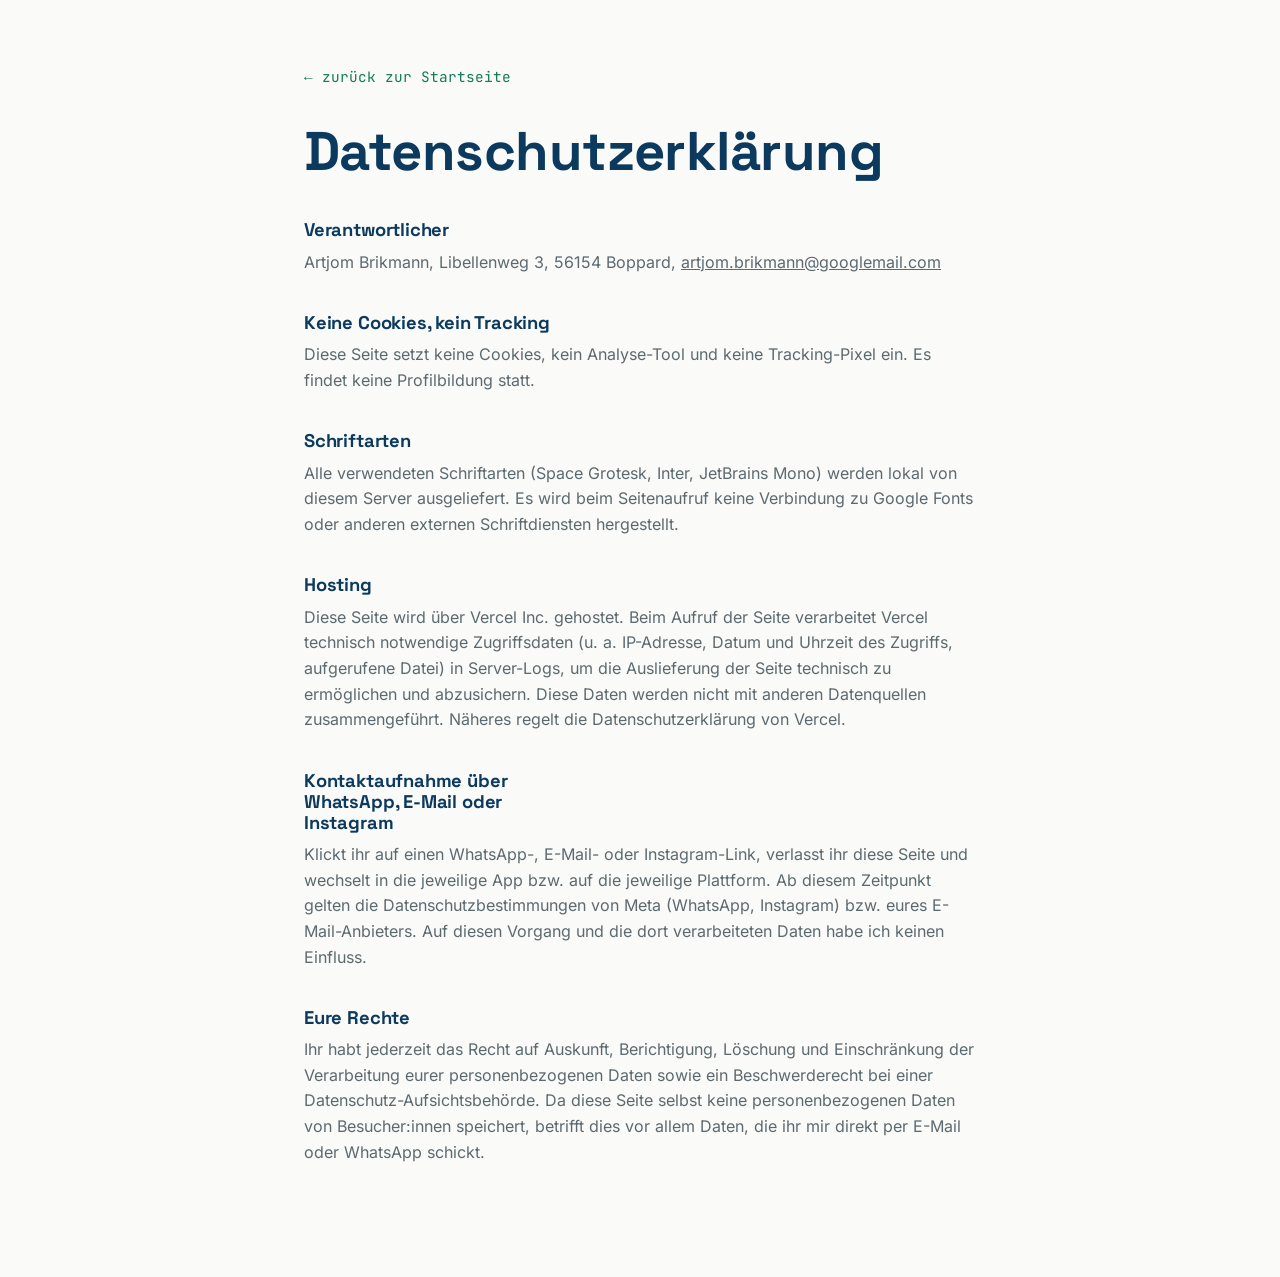
==== datenschutz.html @ cbe5f75f "Anpassungen" ====
<!DOCTYPE html>
<html lang="de">
<head>
<meta charset="UTF-8">
<meta name="viewport" content="width=device-width, initial-scale=1.0">
<title>Datenschutzerklärung – Rheinschleife digital</title>
<meta name="robots" content="noindex, follow">
<link rel="icon" type="image/png" sizes="32x32" href="assets/favicon-32.png">
<link rel="stylesheet" href="styles.css">
</head>
<body>
<main class="legal-page">
  <a class="back-link" href="index.html">← zurück zur Startseite</a>
  <h1>Datenschutzerklärung</h1>

  <h2>Verantwortlicher</h2>
  <p>
    Artjom Brikmann, Libellenweg 3, 56154 Boppard,
    <a href="mailto:artjom.brikmann@googlemail.com">artjom.brikmann@googlemail.com</a>
  </p>

  <h2>Keine Cookies, kein Tracking</h2>
  <p>
    Diese Seite setzt keine Cookies, kein Analyse-Tool und keine
    Tracking-Pixel ein. Es findet keine Profilbildung statt.
  </p>

  <h2>Schriftarten</h2>
  <p>
    Alle verwendeten Schriftarten (Space Grotesk, Inter, JetBrains Mono)
    werden lokal von diesem Server ausgeliefert. Es wird beim Seitenaufruf
    keine Verbindung zu Google Fonts oder anderen externen Schriftdiensten
    hergestellt.
  </p>

  <h2>Hosting</h2>
  <p>
    Diese Seite wird über Vercel Inc. gehostet. Beim Aufruf der Seite
    verarbeitet Vercel technisch notwendige Zugriffsdaten (u. a.
    IP-Adresse, Datum und Uhrzeit des Zugriffs, aufgerufene Datei) in
    Server-Logs, um die Auslieferung der Seite technisch zu ermöglichen
    und abzusichern. Diese Daten werden nicht mit anderen Datenquellen
    zusammengeführt. Näheres regelt die Datenschutzerklärung von Vercel.
  </p>

  <h2>Kontaktaufnahme über WhatsApp, E-Mail oder Instagram</h2>
  <p>
    Klickt ihr auf einen WhatsApp-, E-Mail- oder Instagram-Link, verlasst
    ihr diese Seite und wechselt in die jeweilige App bzw. auf die
    jeweilige Plattform. Ab diesem Zeitpunkt gelten die
    Datenschutzbestimmungen von Meta (WhatsApp, Instagram) bzw. eures
    E-Mail-Anbieters. Auf diesen Vorgang und die dort verarbeiteten Daten
    habe ich keinen Einfluss.
  </p>

  <h2>Eure Rechte</h2>
  <p>
    Ihr habt jederzeit das Recht auf Auskunft, Berichtigung, Löschung und
    Einschränkung der Verarbeitung eurer personenbezogenen Daten sowie ein
    Beschwerderecht bei einer Datenschutz-Aufsichtsbehörde. Da diese Seite
    selbst keine personenbezogenen Daten von Besucher:innen speichert,
    betrifft dies vor allem Daten, die ihr mir direkt per E-Mail oder
    WhatsApp schickt.
  </p>
</main>
</body>
</html>
---- styles.css ----
/* ==========================================================================
   Rheinschleife digital – Landingpage
   Tokens: Navy #0C3A5E · Grün #1D9E75 (Buttons: #127A5A) · Blau #1D6FA5
           Himmelblau #B0CDE0 · Papier #FAFAF8
   Typografie: Space Grotesk (Headlines) · Inter (Text) · JetBrains Mono (Tags)
   ========================================================================== */

:root {
  --navy: #0C3A5E;
  --navy-soft: #143f66;
  --green: #1D9E75;
  --green-deep: #127A5A;
  --green-deep-hover: #0F6749;
  --blue: #1D6FA5;
  --sky: #B0CDE0;
  --sky-tint: #EEF3F1;
  --paper: #FAFAF8;
  --ink: #223138;
  --muted: #5C6A70;
  --border: #E1E6E4;
  --white: #FFFFFF;

  --font-display: "Space Grotesk", "Inter", system-ui, sans-serif;
  --font-body: "Inter", system-ui, sans-serif;
  --font-mono: "JetBrains Mono", "SFMono-Regular", Menlo, monospace;

  --radius: 16px;
  --radius-sm: 10px;
  --shadow: 0 12px 30px -12px rgba(12, 58, 94, 0.18);
  --content-width: 1120px;
}

@font-face {
  font-family: "Space Grotesk";
  font-style: normal;
  font-weight: 500;
  font-display: swap;
  src: url("assets/fonts/space-grotesk-500.woff2") format("woff2");
}
@font-face {
  font-family: "Space Grotesk";
  font-style: normal;
  font-weight: 600;
  font-display: swap;
  src: url("assets/fonts/space-grotesk-600.woff2") format("woff2");
}
@font-face {
  font-family: "Space Grotesk";
  font-style: normal;
  font-weight: 700;
  font-display: swap;
  src: url("assets/fonts/space-grotesk-700.woff2") format("woff2");
}
@font-face {
  font-family: "Inter";
  font-style: normal;
  font-weight: 400;
  font-display: swap;
  src: url("assets/fonts/inter-400.woff2") format("woff2");
}
@font-face {
  font-family: "Inter";
  font-style: normal;
  font-weight: 500;
  font-display: swap;
  src: url("assets/fonts/inter-500.woff2") format("woff2");
}
@font-face {
  font-family: "Inter";
  font-style: normal;
  font-weight: 600;
  font-display: swap;
  src: url("assets/fonts/inter-600.woff2") format("woff2");
}
@font-face {
  font-family: "JetBrains Mono";
  font-style: normal;
  font-weight: 400;
  font-display: swap;
  src: url("assets/fonts/jetbrains-mono-400.woff2") format("woff2");
}
@font-face {
  font-family: "JetBrains Mono";
  font-style: normal;
  font-weight: 500;
  font-display: swap;
  src: url("assets/fonts/jetbrains-mono-500.woff2") format("woff2");
}

*, *::before, *::after { box-sizing: border-box; }

html { scroll-behavior: smooth; }
@media (prefers-reduced-motion: reduce) {
  html { scroll-behavior: auto; }
  *, *::before, *::after { animation-duration: 0.01ms !important; animation-iteration-count: 1 !important; transition-duration: 0.01ms !important; }
}

body {
  margin: 0;
  font-family: var(--font-body);
  color: var(--ink);
  background: var(--paper);
  line-height: 1.6;
  -webkit-font-smoothing: antialiased;
}

h1, h2, h3 {
  font-family: var(--font-display);
  color: var(--navy);
  line-height: 1.15;
  margin: 0 0 0.5em;
  letter-spacing: -0.01em;
}

h1 { font-size: clamp(2rem, 4.5vw + 1rem, 3.4rem); }
h2 { font-size: clamp(1.6rem, 2.6vw + 1rem, 2.4rem); max-width: 24ch; }
h3 { font-size: 1.15rem; }

p { margin: 0 0 1em; }
a { color: inherit; }

.wrap {
  max-width: var(--content-width);
  margin: 0 auto;
  padding: 0 24px;
}
.wrap-narrow { max-width: 720px; }

.sr-only {
  position: absolute; width: 1px; height: 1px;
  padding: 0; margin: -1px; overflow: hidden;
  clip: rect(0,0,0,0); white-space: nowrap; border: 0;
}

.skip-link {
  position: absolute; left: 12px; top: -60px;
  background: var(--navy); color: var(--white);
  padding: 10px 16px; border-radius: var(--radius-sm);
  z-index: 100; transition: top 0.2s ease;
}
.skip-link:focus { top: 12px; }

:focus-visible {
  outline: 3px solid var(--green);
  outline-offset: 3px;
}

.eyebrow {
  font-family: var(--font-mono);
  color: var(--green-deep);
  font-size: 0.85rem;
  letter-spacing: 0.01em;
  margin: 0 0 0.9em;
}
.eyebrow-light { color: #7FD9B6; }

/* ---------- Buttons ---------- */
.btn {
  display: inline-flex;
  align-items: center;
  gap: 8px;
  padding: 13px 24px;
  border-radius: 999px;
  font-weight: 600;
  font-size: 0.98rem;
  text-decoration: none;
  border: 2px solid transparent;
  transition: transform 0.15s ease, background-color 0.15s ease, border-color 0.15s ease;
  cursor: pointer;
}
.btn:hover { transform: translateY(-1px); }
.btn-primary {
  background: var(--green-deep);
  color: var(--white);
}
.btn-primary:hover { background: var(--green-deep-hover); }
.btn-ghost {
  background: transparent;
  color: var(--navy);
  border-color: var(--border);
}
.btn-ghost:hover { border-color: var(--navy); }
.btn-outline {
  background: transparent;
  color: var(--green-deep);
  border-color: var(--green-deep);
}
.btn-outline:hover { background: rgba(18, 122, 90, 0.08); }
.inline-link {
  color: var(--green-deep);
  text-decoration: underline;
  text-underline-offset: 2px;
}

/* ---------- Header ---------- */
.site-header {
  position: sticky;
  top: 0;
  z-index: 50;
  background: rgba(250, 250, 248, 0.9);
  backdrop-filter: blur(8px);
  border-bottom: 1px solid var(--border);
}
.header-inner {
  display: flex;
  align-items: center;
  justify-content: space-between;
  padding-top: 14px;
  padding-bottom: 14px;
}
.brand {
  display: inline-flex;
  align-items: center;
  gap: 10px;
  text-decoration: none;
}
.brand-mark { flex-shrink: 0; }
.brand-name {
  font-family: var(--font-display);
  font-weight: 700;
  color: var(--navy);
  font-size: 1.15rem;
  display: flex;
  flex-direction: column;
  line-height: 1.1;
}
.brand-tag {
  font-family: var(--font-mono);
  font-weight: 500;
  color: var(--green-deep);
  font-size: 0.72rem;
}

.primary-nav {
  display: flex;
  align-items: center;
  gap: 28px;
}
.primary-nav a {
  text-decoration: none;
  color: var(--ink);
  font-weight: 500;
  font-size: 0.96rem;
}
.primary-nav a:hover { color: var(--green-deep); }
.nav-cta {
  background: var(--green-deep);
  color: var(--white) !important;
  padding: 9px 18px;
  border-radius: 999px;
  font-weight: 600 !important;
}
.nav-cta:hover { background: var(--green-deep-hover); }

.nav-toggle {
  display: none;
  align-items: center;
  justify-content: center;
  width: 44px;
  height: 44px;
  background: none;
  border: none;
  padding: 0;
  cursor: pointer;
}
.burger, .burger::before, .burger::after {
  display: block;
  width: 24px;
  height: 2px;
  background: var(--navy);
  position: relative;
  transition: transform 0.2s ease, opacity 0.2s ease;
}
.burger::before, .burger::after { content: ""; position: absolute; left: 0; }
.burger::before { top: -7px; }
.burger::after { top: 7px; }

@media (max-width: 860px) {
  .nav-toggle { display: flex; }
  .primary-nav {
    position: absolute;
    top: 100%; left: 0; right: 0;
    background: var(--paper);
    border-bottom: 1px solid var(--border);
    flex-direction: column;
    align-items: stretch;
    padding: 8px 24px 20px;
    gap: 4px;
    display: none;
  }
  .primary-nav.is-open { display: flex; }
  .primary-nav a {
    display: flex;
    align-items: center;
    min-height: 44px;
    padding: 4px 0;
  }
  .nav-cta {
    align-self: flex-start;
    min-height: 44px;
    padding: 0 18px;
  }
}

/* ---------- Hero ---------- */
.hero { padding: 64px 0 40px; overflow: hidden; }
.hero-inner {
  display: grid;
  grid-template-columns: 1.1fr 0.9fr;
  gap: 40px;
  align-items: center;
}
.hero-lead {
  max-width: 46ch;
  color: var(--muted);
  font-size: 1.08rem;
}
.hero-actions {
  display: flex;
  flex-wrap: wrap;
  gap: 14px;
  margin: 24px 0 18px;
}
.hero-meta {
  font-family: var(--font-mono);
  font-size: 0.85rem;
  color: var(--muted);
  margin: 0;
}
.hero-visual { width: 100%; }
.river-graphic { display: block; }
.river-dots circle { transition: r 0.2s ease; }

@media (max-width: 860px) {
  .hero-inner { grid-template-columns: 1fr; }
  .hero-visual { max-width: 220px; margin: 8px auto 0; opacity: 0.85; }
}

/* ---------- Sections ---------- */
.section { padding: 80px 0; }
.section-tinted { background: var(--sky-tint); }
.section-lead {
  max-width: 62ch;
  color: var(--muted);
  font-size: 1.05rem;
}
.section-lead.light { color: #C9D6DC; }

.section-dark {
  background: var(--navy);
  color: var(--white);
}
h2.light { color: var(--white); }

/* ---------- Cards ---------- */
.cards {
  display: grid;
  grid-template-columns: repeat(4, 1fr);
  gap: 22px;
  margin-top: 40px;
}
.card {
  background: var(--white);
  border: 1px solid var(--border);
  border-radius: var(--radius);
  padding: 26px 22px;
  position: relative;
}
.card-index {
  font-family: var(--font-mono);
  color: var(--sky);
  font-weight: 500;
  font-size: 0.95rem;
  display: block;
  margin-bottom: 10px;
}
.card p { color: var(--muted); font-size: 0.97rem; }
.card-link {
  font-family: var(--font-mono);
  font-size: 0.88rem;
  color: var(--green-deep);
  text-decoration: none;
  font-weight: 500;
}
.card-link:hover { text-decoration: underline; }

@media (max-width: 980px) {
  .cards { grid-template-columns: 1fr 1fr; }
}
@media (max-width: 600px) {
  .cards { grid-template-columns: 1fr; }
}

/* ---------- Referenz (Case) ---------- */
.case-card {
  display: grid;
  grid-template-columns: repeat(3, 1fr);
  gap: 22px;
  margin: 36px 0 24px;
}
.case-block {
  background: var(--white);
  border: 1px solid var(--border);
  border-radius: var(--radius);
  padding: 24px 22px;
}
.case-label {
  display: inline-block;
  font-family: var(--font-mono);
  font-size: 0.78rem;
  color: var(--green-deep);
  background: rgba(29, 158, 117, 0.1);
  padding: 4px 10px;
  border-radius: 999px;
  margin-bottom: 12px;
}
.case-block p { color: var(--muted); margin: 0; font-size: 0.96rem; }

@media (max-width: 860px) {
  .case-card { grid-template-columns: 1fr; }
}

/* ---------- Ablauf (Steps) ---------- */
.steps {
  list-style: none;
  margin: 40px 0 0;
  padding: 0;
  display: grid;
  grid-template-columns: repeat(3, 1fr);
  gap: 32px;
  counter-reset: step;
}
.step { position: relative; padding-top: 8px; }
.step-num {
  display: block;
  font-family: var(--font-mono);
  font-size: 1.4rem;
  font-weight: 500;
  color: var(--sky);
  margin-bottom: 10px;
}
.step h3 { margin-bottom: 0.4em; }
.step p { color: var(--muted); margin: 0; font-size: 0.96rem; }

@media (max-width: 860px) {
  .steps { grid-template-columns: 1fr; gap: 28px; }
}

/* ---------- Tag list (Vereine) ---------- */
.tag-list {
  list-style: none;
  display: flex;
  flex-wrap: wrap;
  gap: 10px;
  padding: 0;
  margin: 32px 0;
}
.tag-list li {
  font-family: var(--font-mono);
  font-size: 0.85rem;
  color: var(--navy);
  background: var(--white);
  border: 1px solid var(--border);
  padding: 8px 14px;
  border-radius: 999px;
}

.invite-box {
  background: var(--white);
  border: 1px solid var(--border);
  border-radius: var(--radius);
  padding: 30px;
  display: grid;
  gap: 20px;
  max-width: 720px;
}
.invite-box p { color: var(--muted); margin: 0; }

/* ---------- Haltung / Quote ---------- */
.quote {
  font-family: var(--font-display);
  font-size: clamp(1.3rem, 2vw + 0.8rem, 1.9rem);
  color: var(--navy);
  margin: 0 0 0.5em;
  font-weight: 600;
  line-height: 1.35;
}
.quote-attribution {
  font-family: var(--font-mono);
  color: var(--green-deep);
  font-size: 0.9rem;
  margin-bottom: 1.6em;
}

/* ---------- Kontakt ---------- */
.contact-grid {
  display: grid;
  grid-template-columns: repeat(3, 1fr);
  gap: 18px;
  margin-top: 36px;
}
.contact-item {
  display: flex;
  flex-direction: column;
  gap: 6px;
  text-decoration: none;
  color: var(--white);
  background: rgba(255,255,255,0.06);
  border: 1px solid rgba(255,255,255,0.16);
  border-radius: var(--radius);
  padding: 22px;
  transition: background-color 0.15s ease, border-color 0.15s ease;
}
.contact-item:hover { background: rgba(255,255,255,0.12); border-color: rgba(255,255,255,0.3); }
.contact-label {
  font-family: var(--font-mono);
  font-size: 0.78rem;
  color: #7FD9B6;
  text-transform: lowercase;
}
.contact-value { font-weight: 600; font-size: 1.05rem; }

@media (max-width: 760px) {
  .contact-grid { grid-template-columns: 1fr; }
}

/* ---------- Footer ---------- */
.site-footer {
  background: var(--navy);
  color: #C9D6DC;
  padding: 26px 0 40px;
  border-top: 1px solid rgba(255,255,255,0.1);
}
.footer-inner {
  display: flex;
  flex-wrap: wrap;
  align-items: center;
  justify-content: space-between;
  gap: 12px;
}
.footer-inner p { margin: 0; font-size: 0.9rem; }
.footer-nav {
  display: flex;
  gap: 20px;
  font-family: var(--font-mono);
  font-size: 0.85rem;
}
.footer-nav a { color: var(--sky); text-decoration: none; }
.footer-nav a:hover { text-decoration: underline; }

/* Eigenständige Impressum-/Datenschutz-Seiten */
.legal-page {
  max-width: 720px;
  margin: 0 auto;
  padding: 64px 24px 96px;
}
.legal-page h1 { margin-bottom: 0.3em; }
.legal-page h2 {
  font-size: 1.15rem;
  margin-top: 2em;
}
.legal-page p, .legal-page li { color: var(--muted); }
.legal-page .back-link {
  display: inline-block;
  margin-bottom: 32px;
  font-family: var(--font-mono);
  font-size: 0.9rem;
  color: var(--green-deep);
  text-decoration: none;
}
.legal-page .back-link:hover { text-decoration: underline; }
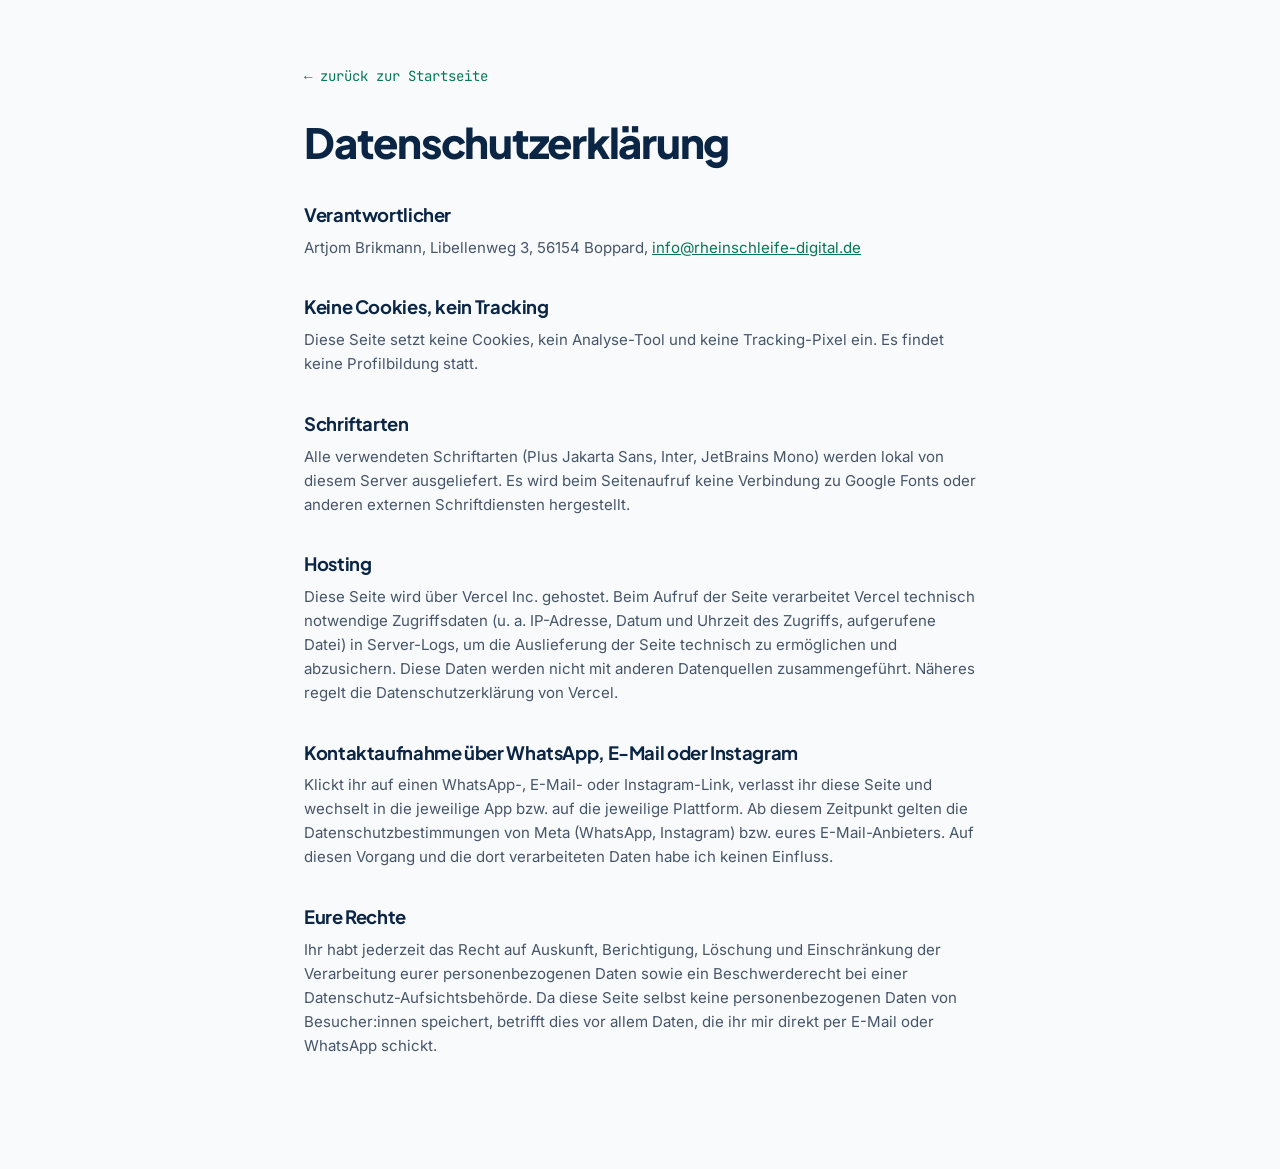
==== commit ad5da608: "Redesign: neues Logo, Handwerk-&-Code-Design, neue Kontakt-E-Mail Co-Authored-By: Claude Sonnet 5.5 " ====
--- a/datenschutz.html
+++ b/datenschutz.html
@@ -16,7 +16,7 @@
   <h2>Verantwortlicher</h2>
   <p>
     Artjom Brikmann, Libellenweg 3, 56154 Boppard,
-    <a href="mailto:artjom.brikmann@googlemail.com">artjom.brikmann@googlemail.com</a>
+    <a href="mailto:info@rheinschleife-digital.de">info@rheinschleife-digital.de</a>
   </p>
 
   <h2>Keine Cookies, kein Tracking</h2>
@@ -27,7 +27,7 @@
 
   <h2>Schriftarten</h2>
   <p>
-    Alle verwendeten Schriftarten (Space Grotesk, Inter, JetBrains Mono)
+    Alle verwendeten Schriftarten (Plus Jakarta Sans, Inter, JetBrains Mono)
     werden lokal von diesem Server ausgeliefert. Es wird beim Seitenaufruf
     keine Verbindung zu Google Fonts oder anderen externen Schriftdiensten
     hergestellt.
--- a/styles.css
+++ b/styles.css
@@ -1,571 +1,691 @@
-/* ==========================================================================
-   Rheinschleife digital – Landingpage
-   Tokens: Navy #0C3A5E · Grün #1D9E75 (Buttons: #127A5A) · Blau #1D6FA5
-           Himmelblau #B0CDE0 · Papier #FAFAF8
-   Typografie: Space Grotesk (Headlines) · Inter (Text) · JetBrains Mono (Tags)
-   ========================================================================== */
+/* ==========================================================================
+   Rheinschleife digital – Landingpage (Redesign „Handwerk & Code")
+   Tokens: Navy #0B2545 · Grün #059669 (Text/Buttons #047857) · Smaragd #10B981
+           Canvas #F8FAFC · Text #0F172A · Rahmen #E2E8F0
+   Typografie: Plus Jakarta Sans (Headlines) · Inter (Text) · JetBrains Mono (Tags)
+   ========================================================================== */
+
+:root {
+  --navy: #0B2545;
+  --navy-deep: #001026;
+  --navy-muted: #778DB2;
+  --green: #059669;
+  --green-text: #047857;
+  --green-hover: #065F46;
+  --emerald: #10B981;
+  --mint: #82F5C1;
+  --mint-soft: #ECFDF5;
+  --mint-border: #A7F3D0;
+  --canvas: #F8FAFC;
+  --surface-low: #F1F5F9;
+  --surface-mid: #E2E8F0;
+  --card: #FFFFFF;
+  --ink: #0F172A;
+  --ink-2: #475569;
+  --muted: #64748B;
+  --border: #E2E8F0;
+  --error: #BA1A1A;
+  --error-soft: #FFDAD6;
+
+  --font-display: "Plus Jakarta Sans", "Inter", system-ui, sans-serif;
+  --font-body: "Inter", system-ui, sans-serif;
+  --font-mono: "JetBrains Mono", "SFMono-Regular", Menlo, monospace;
+
+  --radius-sm: 8px;
+  --radius: 16px;
+  --shadow-1: 0 1px 3px rgba(15, 23, 42, 0.04), 0 1px 2px rgba(15, 23, 42, 0.02);
+  --shadow-2: 0 10px 25px -5px rgba(11, 37, 69, 0.07), 0 8px 10px -6px rgba(11, 37, 69, 0.04);
+  --shadow-3: 0 20px 30px -10px rgba(11, 37, 69, 0.25);
+  --content-width: 1200px;
+}
+
+@font-face {
+  font-family: "Plus Jakarta Sans";
+  font-style: normal;
+  font-weight: 600 800;
+  font-display: swap;
+  src: url("assets/fonts/plus-jakarta-sans-var.woff2") format("woff2");
+}
+@font-face {
+  font-family: "Inter";
+  font-style: normal;
+  font-weight: 400;
+  font-display: swap;
+  src: url("assets/fonts/inter-400.woff2") format("woff2");
+}
+@font-face {
+  font-family: "Inter";
+  font-style: normal;
+  font-weight: 500;
+  font-display: swap;
+  src: url("assets/fonts/inter-500.woff2") format("woff2");
+}
+@font-face {
+  font-family: "Inter";
+  font-style: normal;
+  font-weight: 600;
+  font-display: swap;
+  src: url("assets/fonts/inter-600.woff2") format("woff2");
+}
+@font-face {
+  font-family: "JetBrains Mono";
+  font-style: normal;
+  font-weight: 400;
+  font-display: swap;
+  src: url("assets/fonts/jetbrains-mono-400.woff2") format("woff2");
+}
+@font-face {
+  font-family: "JetBrains Mono";
+  font-style: normal;
+  font-weight: 500;
+  font-display: swap;
+  src: url("assets/fonts/jetbrains-mono-500.woff2") format("woff2");
+}
+
+*, *::before, *::after { box-sizing: border-box; }
+
+html { scroll-behavior: smooth; scroll-padding-top: 88px; }
+@media (prefers-reduced-motion: reduce) {
+  html { scroll-behavior: auto; }
+  *, *::before, *::after { animation-duration: 0.01ms !important; animation-iteration-count: 1 !important; transition-duration: 0.01ms !important; }
+}
+
+body {
+  margin: 0;
+  font-family: var(--font-body);
+  font-size: 15px;
+  color: var(--ink);
+  background: var(--canvas);
+  line-height: 1.6;
+  -webkit-font-smoothing: antialiased;
+}
+
+h1, h2, h3, h4 {
+  font-family: var(--font-display);
+  color: var(--navy);
+  margin: 0 0 0.5em;
+  line-height: 1.2;
+}
+h1 { font-size: clamp(2.1rem, 4vw + 1rem, 3.25rem); font-weight: 800; letter-spacing: -0.03em; line-height: 1.15; }
+h2 { font-size: clamp(1.65rem, 2.2vw + 1rem, 2.25rem); font-weight: 700; letter-spacing: -0.02em; line-height: 1.22; }
+h3 { font-size: 1.2rem; font-weight: 700; }
+p { margin: 0 0 1em; }
+a { color: inherit; }
+img, svg { max-width: 100%; }
+
+.wrap { max-width: var(--content-width); margin: 0 auto; padding: 0 20px; }
+@media (min-width: 1024px) { .wrap { padding: 0 48px; } }
+
+.sr-only {
+  position: absolute; width: 1px; height: 1px;
+  padding: 0; margin: -1px; overflow: hidden;
+  clip: rect(0,0,0,0); white-space: nowrap; border: 0;
+}
+.skip-link {
+  position: absolute; left: 12px; top: -60px;
+  background: var(--navy); color: #fff;
+  padding: 10px 16px; border-radius: var(--radius-sm);
+  z-index: 100; transition: top 0.2s ease;
+}
+.skip-link:focus { top: 12px; }
+:focus-visible { outline: 3px solid var(--emerald); outline-offset: 3px; }
+
+.icon, .icon-sm { flex-shrink: 0; fill: none; stroke: currentColor; stroke-width: 2; stroke-linecap: round; stroke-linejoin: round; }
+.icon { width: 18px; height: 18px; }
+.icon-sm { width: 16px; height: 16px; }
+
+/* Meta-/Code-Tags */
+.eyebrow {
+  display: block;
+  font-family: var(--font-mono);
+  font-size: 12px;
+  font-weight: 600;
+  letter-spacing: 0.04em;
+  color: var(--green-text);
+  margin: 0 0 12px;
+}
+.eyebrow-light { color: var(--mint); }
+
+/* ---------- Buttons ---------- */
+.btn {
+  display: inline-flex;
+  align-items: center;
+  justify-content: center;
+  gap: 10px;
+  padding: 12px 24px;
+  border-radius: var(--radius-sm);
+  font-family: var(--font-body);
+  font-weight: 600;
+  font-size: 14px;
+  letter-spacing: 0.01em;
+  line-height: 1.4;
+  text-decoration: none;
+  border: 1.5px solid transparent;
+  cursor: pointer;
+  transition: background-color 0.15s ease, box-shadow 0.15s ease, transform 0.15s ease;
+}
+.btn-primary { background: var(--green-text); color: #fff; box-shadow: var(--shadow-1); }
+.btn-primary:hover { background: var(--green-hover); box-shadow: var(--shadow-2); transform: translateY(-1px); }
+.btn-secondary { background: transparent; color: var(--navy); border-color: var(--navy); }
+.btn-secondary:hover { background: var(--surface-low); }
+.btn-sm { padding: 8px 16px; }
+.btn-block { width: 100%; }
+
+/* ---------- Header ---------- */
+.site-header {
+  position: sticky;
+  top: 0;
+  z-index: 50;
+  background: rgba(248, 250, 252, 0.85);
+  -webkit-backdrop-filter: blur(12px);
+  backdrop-filter: blur(12px);
+  border-bottom: 1px solid var(--border);
+}
+.header-inner {
+  display: flex;
+  align-items: center;
+  justify-content: space-between;
+  gap: 16px;
+  height: 76px;
+}
+.brand { display: inline-flex; align-items: center; flex-shrink: 0; }
+.brand-logo { display: block; height: 40px; width: auto; }
+
+.primary-nav { display: flex; align-items: center; gap: 4px; }
+.primary-nav a:not(.btn) {
+  text-decoration: none;
+  color: var(--ink-2);
+  font-weight: 600;
+  font-size: 14px;
+  padding: 6px 10px;
+  border-radius: var(--radius-sm);
+  transition: color 0.15s ease, background-color 0.15s ease;
+}
+.primary-nav a:not(.btn):hover { color: var(--ink); background: var(--surface-low); }
+.primary-nav a.is-active { background: var(--mint-soft); color: var(--green-hover); }
+.primary-nav .btn { margin-left: 12px; }
+
+.nav-toggle {
+  display: none;
+  align-items: center;
+  justify-content: center;
+  width: 44px; height: 44px;
+  background: none; border: none; padding: 0; cursor: pointer;
+}
+.burger, .burger::before, .burger::after {
+  display: block; width: 24px; height: 2px;
+  background: var(--navy); position: relative;
+}
+.burger::before, .burger::after { content: ""; position: absolute; left: 0; }
+.burger::before { top: -7px; }
+.burger::after { top: 7px; }
+
+@media (max-width: 1100px) {
+  .nav-toggle { display: flex; }
+  .primary-nav {
+    position: absolute; top: 100%; left: 0; right: 0;
+    background: var(--canvas);
+    border-bottom: 1px solid var(--border);
+    flex-direction: column; align-items: stretch;
+    padding: 8px 20px 20px; gap: 2px;
+    display: none;
+  }
+  .primary-nav.is-open { display: flex; }
+  .primary-nav a:not(.btn) { display: flex; align-items: center; min-height: 44px; }
+  .primary-nav .btn { margin: 8px 0 0; align-self: flex-start; }
+}
+
+/* ---------- Hero ---------- */
+.hero { position: relative; padding: 48px 0 64px; overflow: hidden; }
+.hero::before {
+  content: "";
+  position: absolute; top: -140px; left: 50%;
+  width: 780px; max-width: 100%; height: 340px;
+  transform: translateX(-50%);
+  background: rgba(104, 219, 169, 0.2);
+  border-radius: 50%;
+  filter: blur(64px);
+  pointer-events: none;
+}
+.hero-inner {
+  position: relative;
+  display: grid;
+  grid-template-columns: 7fr 5fr;
+  gap: 48px;
+  align-items: center;
+}
+.hero-text { display: flex; flex-direction: column; align-items: flex-start; gap: 24px; }
+.hero-text h1 { margin: 0; }
+.status-pill {
+  display: inline-flex; align-items: center; gap: 10px;
+  padding: 6px 12px;
+  border-radius: 999px;
+  background: var(--surface-low);
+  font-family: var(--font-mono);
+  font-size: 12px; font-weight: 600;
+  color: var(--ink-2);
+}
+.status-dot {
+  position: relative;
+  width: 8px; height: 8px; border-radius: 50%;
+  background: var(--green); flex-shrink: 0;
+}
+.status-dot::after {
+  content: ""; position: absolute; inset: 0;
+  border-radius: 50%; background: var(--green);
+  animation: ping 1.8s cubic-bezier(0, 0, 0.2, 1) infinite;
+}
+@keyframes ping { 75%, 100% { transform: scale(2.4); opacity: 0; } }
+.accent { color: var(--green-text); }
+.hero-lead { font-size: 18px; line-height: 1.6; color: var(--ink-2); max-width: 42rem; margin: 0; }
+.hero-lead strong { color: var(--navy); }
+.hero-actions { display: flex; flex-wrap: wrap; gap: 16px; padding-top: 8px; }
+.hero-meta { display: flex; flex-direction: column; gap: 12px; margin: 0; padding-top: 8px; }
+.meta-line { display: flex; align-items: center; gap: 8px; font-family: var(--font-mono); font-size: 12px; color: var(--muted); }
+.meta-line .icon-sm { color: var(--green); }
+.audience { display: flex; flex-wrap: wrap; align-items: center; gap: 8px; }
+.audience-label { font-size: 13px; font-weight: 600; color: var(--muted); margin-right: 4px; }
+.chip {
+  display: inline-block;
+  padding: 4px 10px;
+  border-radius: 999px;
+  background: var(--card);
+  border: 1px solid var(--border);
+  box-shadow: var(--shadow-1);
+  font-size: 13px; font-weight: 500; color: var(--ink-2);
+}
+
+/* Sandbox (Vorher/Nachher) */
+.sandbox {
+  background: var(--card);
+  border: 1px solid var(--border);
+  border-radius: var(--radius);
+  padding: 20px;
+  box-shadow: var(--shadow-2);
+}
+.sandbox-head { display: flex; align-items: center; gap: 8px; padding-bottom: 16px; }
+.sandbox-head .dot { width: 12px; height: 12px; border-radius: 50%; background: var(--green); }
+.sandbox-head h2 { font-size: 19px; letter-spacing: 0; margin: 0; max-width: none; }
+.tabs {
+  display: grid; grid-template-columns: 1fr 1fr;
+  padding: 4px; margin-bottom: 16px;
+  background: var(--surface-low);
+  border-radius: var(--radius-sm);
+}
+.tab {
+  display: flex; align-items: center; justify-content: center; gap: 6px;
+  padding: 8px 10px;
+  background: transparent; border: none; border-radius: 6px;
+  font-family: var(--font-body); font-size: 13px; font-weight: 600;
+  color: var(--muted); cursor: pointer; text-align: center;
+  transition: background-color 0.15s ease, color 0.15s ease;
+}
+.tab:hover { color: var(--navy); }
+.tab[aria-selected="true"] { background: var(--card); box-shadow: var(--shadow-1); color: var(--navy); }
+.tab[data-sandbox="chaos"][aria-selected="true"] { color: var(--error); }
+.tab[data-sandbox="app"][aria-selected="true"] { color: var(--green-text); }
+.panel { display: flex; flex-direction: column; gap: 12px; }
+.panel[hidden] { display: none; }
+.msg {
+  display: flex; align-items: flex-start; gap: 12px;
+  padding: 12px; border-radius: var(--radius-sm);
+  background: var(--surface-low);
+}
+.msg-icon {
+  width: 32px; height: 32px; border-radius: 50%;
+  display: flex; align-items: center; justify-content: center; flex-shrink: 0;
+  background: var(--error-soft); color: #93000A;
+}
+.msg strong { display: block; font-size: 13px; color: var(--navy); }
+.msg p { margin: 2px 0 0; font-size: 13px; line-height: 1.5; color: var(--ink-2); }
+.msg small { display: block; margin-top: 4px; font-size: 11px; color: var(--muted); }
+.result {
+  display: flex; align-items: center; gap: 8px;
+  padding: 12px; border-radius: var(--radius-sm);
+  font-size: 13px; font-weight: 600;
+}
+.result-bad { background: rgba(255, 218, 214, 0.5); color: var(--error); }
+.result-good { background: rgba(130, 245, 193, 0.35); color: var(--green-hover); }
+.app-card {
+  background: var(--navy); color: #fff;
+  padding: 16px; border-radius: 12px;
+  display: flex; flex-direction: column; gap: 12px;
+}
+.app-card-top { display: flex; align-items: center; justify-content: space-between; gap: 8px; }
+.app-card-title { font-family: var(--font-display); font-weight: 700; font-size: 16px; }
+.pill-green { padding: 2px 8px; border-radius: 999px; background: var(--green-text); font-family: var(--font-mono); font-size: 12px; font-weight: 600; }
+.app-card-row { display: flex; justify-content: space-between; gap: 8px; flex-wrap: wrap; font-size: 13px; color: var(--navy-muted); }
+.app-card-row .ok { color: var(--mint); font-weight: 600; }
+.bar { height: 6px; border-radius: 999px; background: rgba(255, 255, 255, 0.15); overflow: hidden; }
+.bar > span { display: block; height: 100%; width: 100%; background: var(--mint); }
+.app-card-foot { display: flex; justify-content: space-between; gap: 8px; font-size: 11px; color: var(--navy-muted); }
+.app-card-foot .ok { color: var(--mint); }
+.cms-row {
+  display: flex; align-items: center; justify-content: space-between; gap: 12px;
+  padding: 14px; border-radius: 12px; background: var(--surface-low);
+}
+.cms-row > div { display: flex; align-items: center; gap: 12px; }
+.cms-row .badge-icon {
+  width: 36px; height: 36px; border-radius: var(--radius-sm);
+  display: flex; align-items: center; justify-content: center;
+  background: rgba(130, 245, 193, 0.5); color: var(--green-hover);
+}
+.cms-row strong { display: block; font-size: 13px; color: var(--navy); }
+.cms-row small { font-size: 12px; color: var(--muted); }
+.cms-row > .icon { color: var(--green); }
+.sandbox-foot {
+  display: flex; align-items: center; justify-content: space-between; gap: 8px; flex-wrap: wrap;
+  margin-top: 16px;
+  font-family: var(--font-mono); font-size: 12px; color: var(--muted);
+}
+.text-link {
+  display: inline-flex; align-items: center; gap: 4px;
+  font-weight: 600; color: var(--green-text); text-decoration: none;
+}
+.text-link:hover { text-decoration: underline; }
+.sandbox-foot .text-link { font-family: var(--font-mono); font-weight: 500; }
+
+@media (max-width: 980px) {
+  .hero-inner { grid-template-columns: 1fr; gap: 40px; }
+  .hero { padding-top: 32px; }
+}
+@media (max-width: 480px) {
+  .tab { font-size: 12px; padding: 8px 6px; }
+  .hero-lead { font-size: 16px; }
+}
+
+/* ---------- Kennzahlen ---------- */
+.stats { background: var(--surface-low); padding: 32px 0; }
+.stats-grid { display: grid; grid-template-columns: repeat(4, 1fr); gap: 24px; }
+.stat { display: flex; flex-direction: column; gap: 4px; }
+.stat-value { font-family: var(--font-display); font-size: 2.25rem; font-weight: 700; letter-spacing: -0.02em; line-height: 1.2; color: var(--navy); }
+.stat-value.green { color: var(--green-text); }
+.stat-label { font-size: 13px; line-height: 1.5; color: var(--ink-2); }
+@media (max-width: 760px) { .stats-grid { grid-template-columns: 1fr 1fr; } }
+
+/* ---------- Sections ---------- */
+.section { padding: 96px 0; }
+.section-tinted { background: var(--surface-low); }
+.section-head { max-width: 48rem; margin-bottom: 48px; }
+.section-head h2 { margin-bottom: 12px; }
+.section-head p { font-size: 18px; line-height: 1.6; color: var(--ink-2); margin: 0; }
+.section-head.center { margin-left: auto; margin-right: auto; text-align: center; }
+.section-head.center p { font-size: 15px; }
+@media (max-width: 760px) { .section { padding: 64px 0; } }
+
+/* ---------- Bausteine ---------- */
+.bento { display: grid; grid-template-columns: repeat(12, 1fr); gap: 24px; }
+.module {
+  grid-column: span 6;
+  position: relative; overflow: hidden;
+  display: flex; flex-direction: column; justify-content: space-between; gap: 24px;
+  background: var(--card);
+  border: 1px solid var(--border);
+  border-radius: var(--radius);
+  padding: 32px;
+  box-shadow: var(--shadow-1);
+  transition: box-shadow 0.2s ease, border-color 0.2s ease;
+}
+.module:hover { box-shadow: var(--shadow-2); border-color: var(--mint-border); }
+.module.wide { grid-column: span 7; }
+.module.narrow { grid-column: span 5; }
+.module-top { display: flex; align-items: center; justify-content: space-between; gap: 8px; margin-bottom: 16px; }
+.module-index { font-family: var(--font-mono); font-size: 12px; font-weight: 600; letter-spacing: 0.04em; color: var(--muted); }
+.module.flagship .module-index { color: var(--green-text); }
+.module-icon { color: var(--muted); }
+.module-icon.green { color: var(--green); }
+.module-badge { padding: 4px 12px; border-radius: 999px; background: var(--mint); color: #00573C; font-family: var(--font-mono); font-size: 12px; font-weight: 600; }
+.module h3 { font-size: 1.5rem; letter-spacing: -0.01em; margin-bottom: 12px; }
+.module p { color: var(--ink-2); line-height: 1.65; }
+.module-glow {
+  position: absolute; right: -32px; bottom: -32px;
+  width: 192px; height: 192px; border-radius: 50%;
+  background: rgba(130, 245, 193, 0.3); filter: blur(40px);
+  pointer-events: none;
+}
+.module > * { position: relative; }
+.module > .module-glow { position: absolute; }
+.feature-list { list-style: none; padding: 0; margin: 0 0 8px; display: grid; grid-template-columns: 1fr 1fr; gap: 12px; }
+.feature-list li { display: flex; align-items: center; gap: 8px; font-size: 13px; color: var(--navy); }
+.feature-list .icon-sm, .check-list .icon-sm { color: var(--green); }
+.check-list { list-style: none; padding: 0; margin: 0 0 16px; display: flex; flex-direction: column; gap: 8px; }
+.check-list li { display: flex; align-items: center; gap: 8px; font-size: 13px; color: var(--ink-2); }
+.module-foot { display: flex; align-items: center; justify-content: space-between; gap: 12px; flex-wrap: wrap; }
+.module-foot .note { font-family: var(--font-mono); font-size: 12px; color: var(--muted); }
+.module-foot .note.green { color: var(--green-text); }
+.mini-box { background: var(--surface-low); padding: 16px; border-radius: 12px; display: flex; flex-direction: column; gap: 8px; }
+.mini-box .row { display: flex; justify-content: space-between; gap: 8px; font-size: 13px; }
+.mini-box .row span:first-child { font-weight: 500; color: var(--navy); }
+.mini-box .row span:last-child { font-weight: 600; color: var(--green-text); }
+.meter { height: 8px; border-radius: 999px; background: var(--surface-mid); overflow: hidden; }
+.meter > span { display: block; height: 100%; width: 25%; background: var(--green); border-radius: 999px; }
+.mini-box small { font-size: 12px; color: var(--muted); }
+.code-sample {
+  display: flex; align-items: center; justify-content: space-between; gap: 12px; flex-wrap: wrap;
+  padding: 12px; border-radius: var(--radius-sm);
+  background: var(--surface-low);
+  font-family: var(--font-mono); font-size: 12px; color: var(--ink-2);
+}
+.code-sample b { color: var(--green-text); }
+@media (max-width: 1023px) {
+  .module, .module.wide, .module.narrow { grid-column: span 12; }
+}
+@media (min-width: 640px) and (max-width: 1023px) {
+  .module.half { grid-column: span 6; }
+}
+@media (max-width: 560px) {
+  .module { padding: 24px; }
+  .feature-list { grid-template-columns: 1fr; }
+}
+
+/* ---------- Problem-Finder ---------- */
+.pill-row { display: flex; flex-wrap: wrap; justify-content: center; gap: 12px; margin-bottom: 40px; }
+.pill-btn {
+  padding: 10px 20px; border-radius: 999px;
+  background: var(--card); color: var(--ink-2);
+  border: 1px solid var(--border); box-shadow: var(--shadow-1);
+  font-family: var(--font-body); font-size: 14px; font-weight: 600; cursor: pointer;
+  transition: background-color 0.15s ease, color 0.15s ease, border-color 0.15s ease;
+}
+.pill-btn:hover { color: var(--navy); border-color: var(--navy); }
+.pill-btn[aria-pressed="true"] { background: var(--navy); color: #fff; border-color: var(--navy); }
+.finder {
+  max-width: 56rem; margin: 0 auto;
+  display: grid; grid-template-columns: 1fr 1fr; gap: 32px; align-items: center;
+  background: var(--card); border: 1px solid var(--border);
+  border-radius: var(--radius); padding: 32px; box-shadow: var(--shadow-1);
+}
+.finder-copy { display: flex; flex-direction: column; gap: 16px; }
+.finder-copy .eyebrow, .finder-copy h3, .finder-copy p { margin: 0; }
+.finder-copy h3 { font-size: 1.5rem; letter-spacing: -0.01em; }
+.finder-copy p { color: var(--ink-2); line-height: 1.65; }
+.impact { display: flex; align-items: center; gap: 12px; padding-top: 8px; font-size: 13px; font-weight: 600; color: var(--green-text); }
+.finder-aside { background: var(--surface-low); padding: 24px; border-radius: 12px; display: flex; flex-direction: column; gap: 16px; }
+.finder-aside > strong { font-size: 14px; color: var(--navy); }
+.solution { display: flex; align-items: flex-start; gap: 12px; }
+.solution .icon { color: var(--green); margin-top: 2px; }
+.solution strong { display: block; font-family: var(--font-display); font-size: 15px; color: var(--navy); }
+.solution small { font-size: 13px; color: var(--muted); }
+@media (max-width: 760px) { .finder { grid-template-columns: 1fr; padding: 24px; } }
+
+/* ---------- Projekte ---------- */
+.section-head.split { max-width: none; display: flex; align-items: flex-end; justify-content: space-between; gap: 24px; flex-wrap: wrap; }
+.section-head.split > div { max-width: 40rem; }
+.section-head.split p { font-size: 15px; }
+.section-head .note { font-family: var(--font-mono); font-size: 12px; color: var(--muted); }
+.projects { display: grid; grid-template-columns: 1fr 1fr; gap: 32px; }
+.project {
+  display: flex; flex-direction: column;
+  background: var(--card); border: 1px solid var(--border);
+  border-radius: var(--radius); overflow: hidden; box-shadow: var(--shadow-1);
+  transition: box-shadow 0.2s ease, border-color 0.2s ease;
+}
+.project:hover { box-shadow: var(--shadow-2); border-color: var(--mint-border); }
+.project-visual {
+  height: 256px; padding: 24px 24px 0;
+  display: flex; align-items: flex-end;
+  background: var(--surface-mid);
+}
+.browser {
+  width: 100%; height: 100%;
+  border-radius: 8px 8px 0 0; overflow: hidden;
+  display: flex; flex-direction: column;
+  box-shadow: 0 20px 25px -5px rgba(15, 23, 42, 0.15);
+}
+.browser-bar { display: flex; align-items: center; gap: 6px; padding: 8px 12px; background: var(--navy-deep); flex-shrink: 0; }
+.browser-bar i { width: 8px; height: 8px; border-radius: 50%; background: var(--navy-muted); }
+.browser-bar span { margin-left: 8px; font-family: var(--font-mono); font-size: 11px; color: var(--navy-muted); }
+.browser-body { flex: 1; display: flex; flex-direction: column; justify-content: center; align-items: flex-start; gap: 8px; padding: 16px; }
+.browser-body.dark { background: linear-gradient(90deg, var(--navy), var(--navy-deep)); color: #fff; }
+.browser-body.light { background: var(--surface-low); }
+.browser-body h4 { margin: 0; font-size: 18px; color: inherit; }
+.browser-body p { margin: 0; font-size: 12px; }
+.browser-body.dark p { color: var(--navy-muted); }
+.browser-body.light p { color: var(--ink-2); }
+.tag-red { padding: 2px 8px; border-radius: 4px; background: #E5484D; color: #fff; font-family: var(--font-mono); font-size: 10px; font-weight: 600; }
+.tag-mint { padding: 2px 8px; border-radius: 4px; background: var(--mint); color: #00573C; font-size: 10px; font-weight: 700; }
+.club-line { display: flex; align-items: center; gap: 8px; }
+.club-badge { width: 24px; height: 24px; border-radius: 4px; display: flex; align-items: center; justify-content: center; background: var(--green-text); color: #fff; font-size: 10px; font-weight: 700; }
+.club-line strong { font-family: var(--font-display); color: var(--navy); }
+.project-body { display: flex; flex-direction: column; justify-content: space-between; flex: 1; gap: 24px; padding: 32px; }
+.project-title { display: flex; align-items: center; justify-content: space-between; gap: 12px; flex-wrap: wrap; margin-bottom: 12px; }
+.project-title h3 { margin: 0; font-size: 1.5rem; letter-spacing: -0.01em; }
+.tag-soft { padding: 2px 8px; border-radius: 4px; background: rgba(130, 245, 193, 0.4); color: var(--green-hover); font-family: var(--font-mono); font-size: 12px; font-weight: 600; }
+.project-body p { color: var(--ink-2); line-height: 1.65; margin: 0; }
+.project-foot { display: flex; align-items: center; justify-content: space-between; gap: 12px; flex-wrap: wrap; }
+.project-foot .note { font-size: 12px; color: var(--muted); }
+@media (max-width: 860px) { .projects { grid-template-columns: 1fr; } .project-body { padding: 24px; } }
+
+/* ---------- Ablauf ---------- */
+.steps { list-style: none; margin: 0; padding: 0; display: grid; grid-template-columns: repeat(3, 1fr); gap: 24px; }
+.step {
+  display: flex; flex-direction: column; gap: 16px;
+  background: var(--card); border: 1px solid var(--border);
+  border-radius: var(--radius); padding: 32px; box-shadow: var(--shadow-1);
+}
+.step h3 { margin: 0; font-size: 19px; }
+.step p { margin: 0; color: var(--ink-2); line-height: 1.65; }
+.step-num {
+  width: 48px; height: 48px; border-radius: 12px;
+  display: flex; align-items: center; justify-content: center;
+  font-family: var(--font-mono); font-weight: 600; font-size: 19px;
+  background: var(--navy); color: #fff;
+}
+.step:nth-child(2) .step-num { background: var(--green-text); }
+.step:nth-child(3) .step-num { background: var(--mint); color: #00573C; }
+.step-note { margin-top: auto; font-family: var(--font-mono); font-size: 12px; font-weight: 600; color: var(--green-text); }
+@media (max-width: 860px) { .steps { grid-template-columns: 1fr; } .step { padding: 24px; } }
+
+/* ---------- Einladung ---------- */
+.invite {
+  display: flex; gap: 40px; align-items: center;
+  background: var(--card); border: 1px solid var(--border);
+  border-radius: var(--radius); padding: 48px; box-shadow: var(--shadow-1);
+}
+.invite-main { flex: 1; display: flex; flex-direction: column; gap: 16px; }
+.invite-main h2 { margin: 0; }
+.invite-main p { margin: 0; color: var(--ink-2); line-height: 1.65; }
+.topics { display: flex; flex-wrap: wrap; gap: 8px; padding: 8px 0 0; margin: 0; list-style: none; }
+.topic-btn {
+  padding: 6px 12px; border-radius: 999px;
+  background: var(--surface-low); color: var(--ink-2);
+  border: 1px solid var(--border);
+  font-family: var(--font-mono); font-size: 12px; font-weight: 600; cursor: pointer;
+  transition: background-color 0.15s ease, color 0.15s ease, border-color 0.15s ease;
+}
+.topic-btn:hover { background: var(--mint-soft); border-color: var(--mint-border); color: var(--green-hover); }
+.topic-btn[aria-pressed="true"] { background: var(--green-text); border-color: var(--green-text); color: #fff; }
+.invite-card {
+  width: 384px; flex-shrink: 0;
+  display: flex; flex-direction: column; gap: 16px;
+  background: var(--navy); color: #fff;
+  padding: 24px; border-radius: 12px; box-shadow: var(--shadow-3);
+}
+.invite-card .label { font-family: var(--font-mono); font-size: 12px; font-weight: 600; color: var(--mint); }
+.invite-card blockquote { margin: 0; font-family: var(--font-display); font-weight: 700; font-size: 18px; line-height: 1.45; }
+.invite-card p { margin: 0; font-size: 13px; line-height: 1.6; color: var(--navy-muted); }
+@media (max-width: 1023px) {
+  .invite { flex-direction: column; padding: 28px; align-items: stretch; }
+  .invite-card { width: 100%; }
+}
+
+/* ---------- Haltung ---------- */
+.about { text-align: center; max-width: 56rem; margin: 0 auto; display: flex; flex-direction: column; align-items: center; gap: 24px; }
+.about .eyebrow { margin: 0; }
+.about blockquote { margin: 0; max-width: 48rem; font-family: var(--font-display); font-weight: 700; font-size: clamp(1.4rem, 2vw + 0.8rem, 2.25rem); line-height: 1.3; letter-spacing: -0.02em; color: var(--navy); }
+.person { display: flex; align-items: center; gap: 12px; text-align: left; }
+.avatar { width: 48px; height: 48px; border-radius: 50%; background: var(--navy); color: #fff; display: flex; align-items: center; justify-content: center; font-weight: 700; font-size: 14px; }
+.person strong { display: block; font-family: var(--font-display); font-size: 18px; color: var(--navy); }
+.person span { font-family: var(--font-mono); font-size: 12px; font-weight: 600; color: var(--green-text); }
+.about p { margin: 0; max-width: 42rem; color: var(--ink-2); line-height: 1.65; }
+
+/* ---------- Kontakt ---------- */
+.cta-section { padding: 0 0 80px; }
+.cta {
+  position: relative; overflow: hidden;
+  display: flex; flex-direction: column; gap: 32px;
+  background: var(--navy); color: #fff;
+  border-radius: var(--radius); padding: 56px; box-shadow: var(--shadow-3);
+}
+.cta::after {
+  content: ""; position: absolute; right: -80px; bottom: -80px;
+  width: 384px; height: 384px; border-radius: 50%;
+  background: rgba(133, 248, 196, 0.1); filter: blur(64px); pointer-events: none;
+}
+.cta > * { position: relative; z-index: 1; }
+.cta-head { max-width: 48rem; }
+.cta-head h2 { color: #fff; margin-bottom: 12px; }
+.cta-head p { margin: 0; font-size: 18px; line-height: 1.6; color: var(--navy-muted); }
+.contact-grid { display: grid; grid-template-columns: repeat(3, 1fr); gap: 16px; padding-top: 8px; }
+.contact-item {
+  display: flex; flex-direction: column; justify-content: space-between; gap: 12px;
+  text-decoration: none; color: #fff;
+  background: rgba(255, 255, 255, 0.08);
+  border: 1px solid rgba(255, 255, 255, 0.12);
+  border-radius: 12px; padding: 20px;
+  transition: background-color 0.15s ease;
+}
+.contact-item:hover { background: rgba(255, 255, 255, 0.15); }
+.contact-top { display: flex; align-items: center; justify-content: space-between; font-family: var(--font-mono); font-size: 12px; font-weight: 600; color: var(--navy-muted); }
+.contact-item.primary .contact-top { color: var(--mint); }
+.contact-value { font-family: var(--font-display); font-weight: 700; font-size: 18px; overflow-wrap: anywhere; }
+.contact-value.small { font-size: 15px; }
+.contact-item small { display: block; font-size: 12px; color: var(--navy-muted); margin-top: 2px; }
+.cta-foot {
+  display: flex; align-items: center; justify-content: space-between; gap: 12px; flex-wrap: wrap;
+  padding-top: 16px; border-top: 1px solid rgba(119, 141, 178, 0.25);
+  font-family: var(--font-mono); font-size: 12px; color: var(--navy-muted);
+}
+.cta-foot .accent-mint { color: var(--mint); }
+@media (max-width: 860px) {
+  .contact-grid { grid-template-columns: 1fr; }
+  .cta { padding: 28px; }
+}
+
+/* ---------- Footer ---------- */
+.site-footer { background: var(--surface-low); }
+.footer-inner { display: flex; align-items: center; justify-content: space-between; gap: 24px; flex-wrap: wrap; padding-top: 40px; padding-bottom: 40px; }
+.footer-inner p { margin: 0; font-size: 13px; color: var(--ink-2); }
+.footer-loc { display: flex; align-items: center; gap: 6px; margin-top: 4px !important; font-family: var(--font-mono); color: var(--muted) !important; font-size: 12px !important; }
+.footer-loc .icon-sm { color: var(--green); }
+.footer-nav { display: flex; gap: 24px; }
+.footer-nav a { font-size: 14px; font-weight: 600; text-decoration: none; color: var(--ink-2); }
+.footer-nav a:hover { color: var(--ink); text-decoration: underline; }
+
+/* ---------- Impressum / Datenschutz ---------- */
+.legal-page { max-width: 720px; margin: 0 auto; padding: 64px 24px 96px; }
+.legal-page h1 { font-size: clamp(1.9rem, 3vw + 1rem, 2.6rem); margin-bottom: 0.3em; }
+.legal-page h2 { font-size: 1.15rem; margin-top: 2em; max-width: none; }
+.legal-page p, .legal-page li { color: var(--ink-2); }
+.legal-page a { color: var(--green-text); }
+.legal-page .back-link {
+  display: inline-block; margin-bottom: 32px;
+  font-family: var(--font-mono); font-size: 14px;
+  color: var(--green-text); text-decoration: none;
+}
+.legal-page .back-link:hover { text-decoration: underline; }
 
-:root {
-  --navy: #0C3A5E;
-  --navy-soft: #143f66;
-  --green: #1D9E75;
-  --green-deep: #127A5A;
-  --green-deep-hover: #0F6749;
-  --blue: #1D6FA5;
-  --sky: #B0CDE0;
-  --sky-tint: #EEF3F1;
-  --paper: #FAFAF8;
-  --ink: #223138;
-  --muted: #5C6A70;
-  --border: #E1E6E4;
-  --white: #FFFFFF;
-
-  --font-display: "Space Grotesk", "Inter", system-ui, sans-serif;
-  --font-body: "Inter", system-ui, sans-serif;
-  --font-mono: "JetBrains Mono", "SFMono-Regular", Menlo, monospace;
-
-  --radius: 16px;
-  --radius-sm: 10px;
-  --shadow: 0 12px 30px -12px rgba(12, 58, 94, 0.18);
-  --content-width: 1120px;
-}
-
-@font-face {
-  font-family: "Space Grotesk";
-  font-style: normal;
-  font-weight: 500;
-  font-display: swap;
-  src: url("assets/fonts/space-grotesk-500.woff2") format("woff2");
-}
-@font-face {
-  font-family: "Space Grotesk";
-  font-style: normal;
-  font-weight: 600;
-  font-display: swap;
-  src: url("assets/fonts/space-grotesk-600.woff2") format("woff2");
-}
-@font-face {
-  font-family: "Space Grotesk";
-  font-style: normal;
-  font-weight: 700;
-  font-display: swap;
-  src: url("assets/fonts/space-grotesk-700.woff2") format("woff2");
-}
-@font-face {
-  font-family: "Inter";
-  font-style: normal;
-  font-weight: 400;
-  font-display: swap;
-  src: url("assets/fonts/inter-400.woff2") format("woff2");
-}
-@font-face {
-  font-family: "Inter";
-  font-style: normal;
-  font-weight: 500;
-  font-display: swap;
-  src: url("assets/fonts/inter-500.woff2") format("woff2");
-}
-@font-face {
-  font-family: "Inter";
-  font-style: normal;
-  font-weight: 600;
-  font-display: swap;
-  src: url("assets/fonts/inter-600.woff2") format("woff2");
-}
-@font-face {
-  font-family: "JetBrains Mono";
-  font-style: normal;
-  font-weight: 400;
-  font-display: swap;
-  src: url("assets/fonts/jetbrains-mono-400.woff2") format("woff2");
-}
-@font-face {
-  font-family: "JetBrains Mono";
-  font-style: normal;
-  font-weight: 500;
-  font-display: swap;
-  src: url("assets/fonts/jetbrains-mono-500.woff2") format("woff2");
-}
-
-*, *::before, *::after { box-sizing: border-box; }
-
-html { scroll-behavior: smooth; }
-@media (prefers-reduced-motion: reduce) {
-  html { scroll-behavior: auto; }
-  *, *::before, *::after { animation-duration: 0.01ms !important; animation-iteration-count: 1 !important; transition-duration: 0.01ms !important; }
-}
-
-body {
-  margin: 0;
-  font-family: var(--font-body);
-  color: var(--ink);
-  background: var(--paper);
-  line-height: 1.6;
-  -webkit-font-smoothing: antialiased;
-}
-
-h1, h2, h3 {
-  font-family: var(--font-display);
-  color: var(--navy);
-  line-height: 1.15;
-  margin: 0 0 0.5em;
-  letter-spacing: -0.01em;
-}
-
-h1 { font-size: clamp(2rem, 4.5vw + 1rem, 3.4rem); }
-h2 { font-size: clamp(1.6rem, 2.6vw + 1rem, 2.4rem); max-width: 24ch; }
-h3 { font-size: 1.15rem; }
-
-p { margin: 0 0 1em; }
-a { color: inherit; }
-
-.wrap {
-  max-width: var(--content-width);
-  margin: 0 auto;
-  padding: 0 24px;
-}
-.wrap-narrow { max-width: 720px; }
-
-.sr-only {
-  position: absolute; width: 1px; height: 1px;
-  padding: 0; margin: -1px; overflow: hidden;
-  clip: rect(0,0,0,0); white-space: nowrap; border: 0;
-}
-
-.skip-link {
-  position: absolute; left: 12px; top: -60px;
-  background: var(--navy); color: var(--white);
-  padding: 10px 16px; border-radius: var(--radius-sm);
-  z-index: 100; transition: top 0.2s ease;
-}
-.skip-link:focus { top: 12px; }
-
-:focus-visible {
-  outline: 3px solid var(--green);
-  outline-offset: 3px;
-}
-
-.eyebrow {
-  font-family: var(--font-mono);
-  color: var(--green-deep);
-  font-size: 0.85rem;
-  letter-spacing: 0.01em;
-  margin: 0 0 0.9em;
-}
-.eyebrow-light { color: #7FD9B6; }
-
-/* ---------- Buttons ---------- */
-.btn {
-  display: inline-flex;
-  align-items: center;
-  gap: 8px;
-  padding: 13px 24px;
-  border-radius: 999px;
-  font-weight: 600;
-  font-size: 0.98rem;
-  text-decoration: none;
-  border: 2px solid transparent;
-  transition: transform 0.15s ease, background-color 0.15s ease, border-color 0.15s ease;
-  cursor: pointer;
-}
-.btn:hover { transform: translateY(-1px); }
-.btn-primary {
-  background: var(--green-deep);
-  color: var(--white);
-}
-.btn-primary:hover { background: var(--green-deep-hover); }
-.btn-ghost {
-  background: transparent;
-  color: var(--navy);
-  border-color: var(--border);
-}
-.btn-ghost:hover { border-color: var(--navy); }
-.btn-outline {
-  background: transparent;
-  color: var(--green-deep);
-  border-color: var(--green-deep);
-}
-.btn-outline:hover { background: rgba(18, 122, 90, 0.08); }
-.inline-link {
-  color: var(--green-deep);
-  text-decoration: underline;
-  text-underline-offset: 2px;
-}
-
-/* ---------- Header ---------- */
-.site-header {
-  position: sticky;
-  top: 0;
-  z-index: 50;
-  background: rgba(250, 250, 248, 0.9);
-  backdrop-filter: blur(8px);
-  border-bottom: 1px solid var(--border);
-}
-.header-inner {
-  display: flex;
-  align-items: center;
-  justify-content: space-between;
-  padding-top: 14px;
-  padding-bottom: 14px;
-}
-.brand {
-  display: inline-flex;
-  align-items: center;
-  gap: 10px;
-  text-decoration: none;
-}
-.brand-mark { flex-shrink: 0; }
-.brand-name {
-  font-family: var(--font-display);
-  font-weight: 700;
-  color: var(--navy);
-  font-size: 1.15rem;
-  display: flex;
-  flex-direction: column;
-  line-height: 1.1;
-}
-.brand-tag {
-  font-family: var(--font-mono);
-  font-weight: 500;
-  color: var(--green-deep);
-  font-size: 0.72rem;
-}
-
-.primary-nav {
-  display: flex;
-  align-items: center;
-  gap: 28px;
-}
-.primary-nav a {
-  text-decoration: none;
-  color: var(--ink);
-  font-weight: 500;
-  font-size: 0.96rem;
-}
-.primary-nav a:hover { color: var(--green-deep); }
-.nav-cta {
-  background: var(--green-deep);
-  color: var(--white) !important;
-  padding: 9px 18px;
-  border-radius: 999px;
-  font-weight: 600 !important;
-}
-.nav-cta:hover { background: var(--green-deep-hover); }
-
-.nav-toggle {
-  display: none;
-  align-items: center;
-  justify-content: center;
-  width: 44px;
-  height: 44px;
-  background: none;
-  border: none;
-  padding: 0;
-  cursor: pointer;
-}
-.burger, .burger::before, .burger::after {
-  display: block;
-  width: 24px;
-  height: 2px;
-  background: var(--navy);
-  position: relative;
-  transition: transform 0.2s ease, opacity 0.2s ease;
-}
-.burger::before, .burger::after { content: ""; position: absolute; left: 0; }
-.burger::before { top: -7px; }
-.burger::after { top: 7px; }
-
-@media (max-width: 860px) {
-  .nav-toggle { display: flex; }
-  .primary-nav {
-    position: absolute;
-    top: 100%; left: 0; right: 0;
-    background: var(--paper);
-    border-bottom: 1px solid var(--border);
-    flex-direction: column;
-    align-items: stretch;
-    padding: 8px 24px 20px;
-    gap: 4px;
-    display: none;
-  }
-  .primary-nav.is-open { display: flex; }
-  .primary-nav a {
-    display: flex;
-    align-items: center;
-    min-height: 44px;
-    padding: 4px 0;
-  }
-  .nav-cta {
-    align-self: flex-start;
-    min-height: 44px;
-    padding: 0 18px;
-  }
-}
-
-/* ---------- Hero ---------- */
-.hero { padding: 64px 0 40px; overflow: hidden; }
-.hero-inner {
-  display: grid;
-  grid-template-columns: 1.1fr 0.9fr;
-  gap: 40px;
-  align-items: center;
-}
-.hero-lead {
-  max-width: 46ch;
-  color: var(--muted);
-  font-size: 1.08rem;
-}
-.hero-actions {
-  display: flex;
-  flex-wrap: wrap;
-  gap: 14px;
-  margin: 24px 0 18px;
-}
-.hero-meta {
-  font-family: var(--font-mono);
-  font-size: 0.85rem;
-  color: var(--muted);
-  margin: 0;
-}
-.hero-visual { width: 100%; }
-.river-graphic { display: block; }
-.river-dots circle { transition: r 0.2s ease; }
-
-@media (max-width: 860px) {
-  .hero-inner { grid-template-columns: 1fr; }
-  .hero-visual { max-width: 220px; margin: 8px auto 0; opacity: 0.85; }
-}
-
-/* ---------- Sections ---------- */
-.section { padding: 80px 0; }
-.section-tinted { background: var(--sky-tint); }
-.section-lead {
-  max-width: 62ch;
-  color: var(--muted);
-  font-size: 1.05rem;
-}
-.section-lead.light { color: #C9D6DC; }
-
-.section-dark {
-  background: var(--navy);
-  color: var(--white);
-}
-h2.light { color: var(--white); }
-
-/* ---------- Cards ---------- */
-.cards {
-  display: grid;
-  grid-template-columns: repeat(4, 1fr);
-  gap: 22px;
-  margin-top: 40px;
-}
-.card {
-  background: var(--white);
-  border: 1px solid var(--border);
-  border-radius: var(--radius);
-  padding: 26px 22px;
-  position: relative;
-}
-.card-index {
-  font-family: var(--font-mono);
-  color: var(--sky);
-  font-weight: 500;
-  font-size: 0.95rem;
-  display: block;
-  margin-bottom: 10px;
-}
-.card p { color: var(--muted); font-size: 0.97rem; }
-.card-link {
-  font-family: var(--font-mono);
-  font-size: 0.88rem;
-  color: var(--green-deep);
-  text-decoration: none;
-  font-weight: 500;
-}
-.card-link:hover { text-decoration: underline; }
-
-@media (max-width: 980px) {
-  .cards { grid-template-columns: 1fr 1fr; }
-}
-@media (max-width: 600px) {
-  .cards { grid-template-columns: 1fr; }
-}
-
-/* ---------- Referenz (Case) ---------- */
-.case-card {
-  display: grid;
-  grid-template-columns: repeat(3, 1fr);
-  gap: 22px;
-  margin: 36px 0 24px;
-}
-.case-block {
-  background: var(--white);
-  border: 1px solid var(--border);
-  border-radius: var(--radius);
-  padding: 24px 22px;
-}
-.case-label {
-  display: inline-block;
-  font-family: var(--font-mono);
-  font-size: 0.78rem;
-  color: var(--green-deep);
-  background: rgba(29, 158, 117, 0.1);
-  padding: 4px 10px;
-  border-radius: 999px;
-  margin-bottom: 12px;
-}
-.case-block p { color: var(--muted); margin: 0; font-size: 0.96rem; }
-
-@media (max-width: 860px) {
-  .case-card { grid-template-columns: 1fr; }
-}
-
-/* ---------- Ablauf (Steps) ---------- */
-.steps {
-  list-style: none;
-  margin: 40px 0 0;
-  padding: 0;
-  display: grid;
-  grid-template-columns: repeat(3, 1fr);
-  gap: 32px;
-  counter-reset: step;
-}
-.step { position: relative; padding-top: 8px; }
-.step-num {
-  display: block;
-  font-family: var(--font-mono);
-  font-size: 1.4rem;
-  font-weight: 500;
-  color: var(--sky);
-  margin-bottom: 10px;
-}
-.step h3 { margin-bottom: 0.4em; }
-.step p { color: var(--muted); margin: 0; font-size: 0.96rem; }
-
-@media (max-width: 860px) {
-  .steps { grid-template-columns: 1fr; gap: 28px; }
-}
-
-/* ---------- Tag list (Vereine) ---------- */
-.tag-list {
-  list-style: none;
-  display: flex;
-  flex-wrap: wrap;
-  gap: 10px;
-  padding: 0;
-  margin: 32px 0;
-}
-.tag-list li {
-  font-family: var(--font-mono);
-  font-size: 0.85rem;
-  color: var(--navy);
-  background: var(--white);
-  border: 1px solid var(--border);
-  padding: 8px 14px;
-  border-radius: 999px;
-}
-
-.invite-box {
-  background: var(--white);
-  border: 1px solid var(--border);
-  border-radius: var(--radius);
-  padding: 30px;
-  display: grid;
-  gap: 20px;
-  max-width: 720px;
-}
-.invite-box p { color: var(--muted); margin: 0; }
-
-/* ---------- Haltung / Quote ---------- */
-.quote {
-  font-family: var(--font-display);
-  font-size: clamp(1.3rem, 2vw + 0.8rem, 1.9rem);
-  color: var(--navy);
-  margin: 0 0 0.5em;
-  font-weight: 600;
-  line-height: 1.35;
-}
-.quote-attribution {
-  font-family: var(--font-mono);
-  color: var(--green-deep);
-  font-size: 0.9rem;
-  margin-bottom: 1.6em;
-}
-
-/* ---------- Kontakt ---------- */
-.contact-grid {
-  display: grid;
-  grid-template-columns: repeat(3, 1fr);
-  gap: 18px;
-  margin-top: 36px;
-}
-.contact-item {
-  display: flex;
-  flex-direction: column;
-  gap: 6px;
-  text-decoration: none;
-  color: var(--white);
-  background: rgba(255,255,255,0.06);
-  border: 1px solid rgba(255,255,255,0.16);
-  border-radius: var(--radius);
-  padding: 22px;
-  transition: background-color 0.15s ease, border-color 0.15s ease;
-}
-.contact-item:hover { background: rgba(255,255,255,0.12); border-color: rgba(255,255,255,0.3); }
-.contact-label {
-  font-family: var(--font-mono);
-  font-size: 0.78rem;
-  color: #7FD9B6;
-  text-transform: lowercase;
-}
-.contact-value { font-weight: 600; font-size: 1.05rem; }
-
-@media (max-width: 760px) {
-  .contact-grid { grid-template-columns: 1fr; }
-}
-
-/* ---------- Footer ---------- */
-.site-footer {
-  background: var(--navy);
-  color: #C9D6DC;
-  padding: 26px 0 40px;
-  border-top: 1px solid rgba(255,255,255,0.1);
-}
-.footer-inner {
-  display: flex;
-  flex-wrap: wrap;
-  align-items: center;
-  justify-content: space-between;
-  gap: 12px;
-}
-.footer-inner p { margin: 0; font-size: 0.9rem; }
-.footer-nav {
-  display: flex;
-  gap: 20px;
-  font-family: var(--font-mono);
-  font-size: 0.85rem;
-}
-.footer-nav a { color: var(--sky); text-decoration: none; }
-.footer-nav a:hover { text-decoration: underline; }
-
-/* Eigenständige Impressum-/Datenschutz-Seiten */
-.legal-page {
-  max-width: 720px;
-  margin: 0 auto;
-  padding: 64px 24px 96px;
-}
-.legal-page h1 { margin-bottom: 0.3em; }
-.legal-page h2 {
-  font-size: 1.15rem;
-  margin-top: 2em;
-}
-.legal-page p, .legal-page li { color: var(--muted); }
-.legal-page .back-link {
-  display: inline-block;
-  margin-bottom: 32px;
-  font-family: var(--font-mono);
-  font-size: 0.9rem;
-  color: var(--green-deep);
-  text-decoration: none;
-}
-.legal-page .back-link:hover { text-decoration: underline; }
+.sprite { position: absolute; width: 0; height: 0; overflow: hidden; }
+.hero-inner > *, .finder > *, .invite > * { min-width: 0; }
+.status-pill { max-width: 100%; }
+body { overflow-x: hidden; }
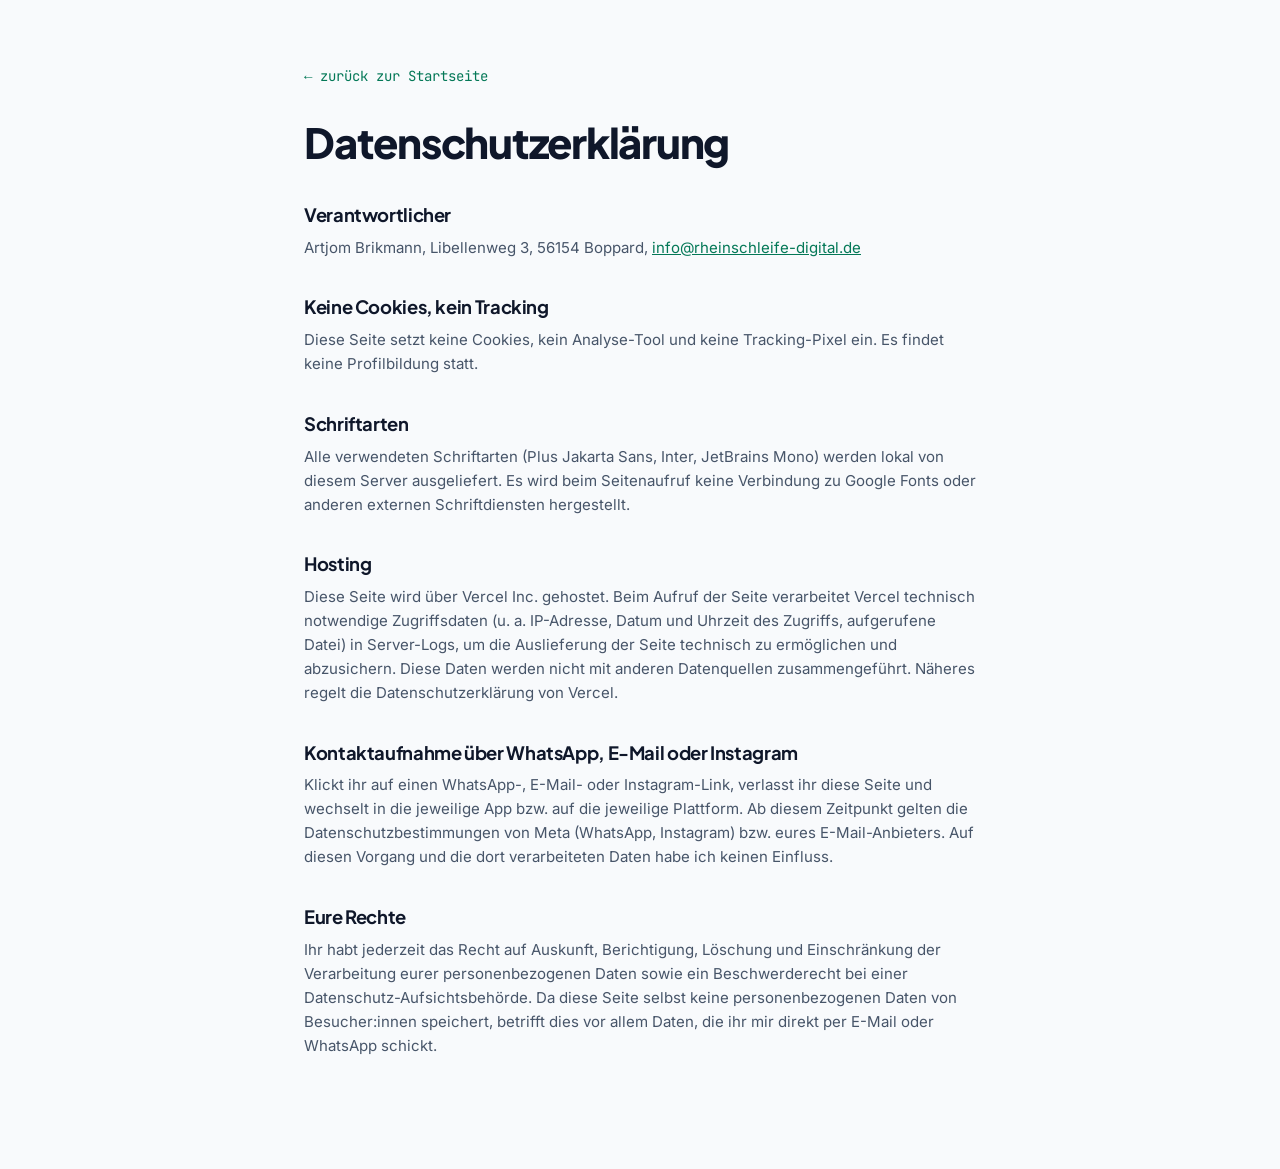
==== commit 5f467200: "Branding: neues Logo, Navy #0F172A, Footer-Logo, Favicons, og-image Co-Authored-By: Claude Sonnet 5." ====
--- a/datenschutz.html
+++ b/datenschutz.html
@@ -1,67 +1,70 @@
-<!DOCTYPE html>
-<html lang="de">
-<head>
-<meta charset="UTF-8">
-<meta name="viewport" content="width=device-width, initial-scale=1.0">
-<title>Datenschutzerklärung – Rheinschleife digital</title>
-<meta name="robots" content="noindex, follow">
-<link rel="icon" type="image/png" sizes="32x32" href="assets/favicon-32.png">
-<link rel="stylesheet" href="styles.css">
-</head>
-<body>
-<main class="legal-page">
-  <a class="back-link" href="index.html">← zurück zur Startseite</a>
-  <h1>Datenschutzerklärung</h1>
-
-  <h2>Verantwortlicher</h2>
-  <p>
-    Artjom Brikmann, Libellenweg 3, 56154 Boppard,
-    <a href="mailto:info@rheinschleife-digital.de">info@rheinschleife-digital.de</a>
-  </p>
-
-  <h2>Keine Cookies, kein Tracking</h2>
-  <p>
-    Diese Seite setzt keine Cookies, kein Analyse-Tool und keine
-    Tracking-Pixel ein. Es findet keine Profilbildung statt.
-  </p>
-
-  <h2>Schriftarten</h2>
-  <p>
-    Alle verwendeten Schriftarten (Plus Jakarta Sans, Inter, JetBrains Mono)
-    werden lokal von diesem Server ausgeliefert. Es wird beim Seitenaufruf
-    keine Verbindung zu Google Fonts oder anderen externen Schriftdiensten
-    hergestellt.
-  </p>
-
-  <h2>Hosting</h2>
-  <p>
-    Diese Seite wird über Vercel Inc. gehostet. Beim Aufruf der Seite
-    verarbeitet Vercel technisch notwendige Zugriffsdaten (u. a.
-    IP-Adresse, Datum und Uhrzeit des Zugriffs, aufgerufene Datei) in
-    Server-Logs, um die Auslieferung der Seite technisch zu ermöglichen
-    und abzusichern. Diese Daten werden nicht mit anderen Datenquellen
-    zusammengeführt. Näheres regelt die Datenschutzerklärung von Vercel.
-  </p>
-
-  <h2>Kontaktaufnahme über WhatsApp, E-Mail oder Instagram</h2>
-  <p>
-    Klickt ihr auf einen WhatsApp-, E-Mail- oder Instagram-Link, verlasst
-    ihr diese Seite und wechselt in die jeweilige App bzw. auf die
-    jeweilige Plattform. Ab diesem Zeitpunkt gelten die
-    Datenschutzbestimmungen von Meta (WhatsApp, Instagram) bzw. eures
-    E-Mail-Anbieters. Auf diesen Vorgang und die dort verarbeiteten Daten
-    habe ich keinen Einfluss.
-  </p>
-
-  <h2>Eure Rechte</h2>
-  <p>
-    Ihr habt jederzeit das Recht auf Auskunft, Berichtigung, Löschung und
-    Einschränkung der Verarbeitung eurer personenbezogenen Daten sowie ein
-    Beschwerderecht bei einer Datenschutz-Aufsichtsbehörde. Da diese Seite
-    selbst keine personenbezogenen Daten von Besucher:innen speichert,
-    betrifft dies vor allem Daten, die ihr mir direkt per E-Mail oder
-    WhatsApp schickt.
-  </p>
-</main>
-</body>
-</html>
+<!DOCTYPE html>
+<html lang="de">
+<head>
+<meta charset="UTF-8">
+<meta name="viewport" content="width=device-width, initial-scale=1.0">
+<title>Datenschutzerklärung – Rheinschleife digital</title>
+<meta name="robots" content="noindex, follow">
+<link rel="icon" type="image/png" sizes="32x32" href="assets/favicon-32.png">
+<link rel="icon" type="image/png" sizes="16x16" href="assets/favicon-16.png">
+<link rel="apple-touch-icon" sizes="180x180" href="assets/favicon-180.png">
+<meta name="theme-color" content="#0F172A">
+<link rel="stylesheet" href="styles.css">
+</head>
+<body>
+<main class="legal-page">
+  <a class="back-link" href="index.html">← zurück zur Startseite</a>
+  <h1>Datenschutzerklärung</h1>
+
+  <h2>Verantwortlicher</h2>
+  <p>
+    Artjom Brikmann, Libellenweg 3, 56154 Boppard,
+    <a href="mailto:info@rheinschleife-digital.de">info@rheinschleife-digital.de</a>
+  </p>
+
+  <h2>Keine Cookies, kein Tracking</h2>
+  <p>
+    Diese Seite setzt keine Cookies, kein Analyse-Tool und keine
+    Tracking-Pixel ein. Es findet keine Profilbildung statt.
+  </p>
+
+  <h2>Schriftarten</h2>
+  <p>
+    Alle verwendeten Schriftarten (Plus Jakarta Sans, Inter, JetBrains Mono)
+    werden lokal von diesem Server ausgeliefert. Es wird beim Seitenaufruf
+    keine Verbindung zu Google Fonts oder anderen externen Schriftdiensten
+    hergestellt.
+  </p>
+
+  <h2>Hosting</h2>
+  <p>
+    Diese Seite wird über Vercel Inc. gehostet. Beim Aufruf der Seite
+    verarbeitet Vercel technisch notwendige Zugriffsdaten (u. a.
+    IP-Adresse, Datum und Uhrzeit des Zugriffs, aufgerufene Datei) in
+    Server-Logs, um die Auslieferung der Seite technisch zu ermöglichen
+    und abzusichern. Diese Daten werden nicht mit anderen Datenquellen
+    zusammengeführt. Näheres regelt die Datenschutzerklärung von Vercel.
+  </p>
+
+  <h2>Kontaktaufnahme über WhatsApp, E-Mail oder Instagram</h2>
+  <p>
+    Klickt ihr auf einen WhatsApp-, E-Mail- oder Instagram-Link, verlasst
+    ihr diese Seite und wechselt in die jeweilige App bzw. auf die
+    jeweilige Plattform. Ab diesem Zeitpunkt gelten die
+    Datenschutzbestimmungen von Meta (WhatsApp, Instagram) bzw. eures
+    E-Mail-Anbieters. Auf diesen Vorgang und die dort verarbeiteten Daten
+    habe ich keinen Einfluss.
+  </p>
+
+  <h2>Eure Rechte</h2>
+  <p>
+    Ihr habt jederzeit das Recht auf Auskunft, Berichtigung, Löschung und
+    Einschränkung der Verarbeitung eurer personenbezogenen Daten sowie ein
+    Beschwerderecht bei einer Datenschutz-Aufsichtsbehörde. Da diese Seite
+    selbst keine personenbezogenen Daten von Besucher:innen speichert,
+    betrifft dies vor allem Daten, die ihr mir direkt per E-Mail oder
+    WhatsApp schickt.
+  </p>
+</main>
+</body>
+</html>
--- a/styles.css
+++ b/styles.css
@@ -1,691 +1,697 @@
-/* ==========================================================================
-   Rheinschleife digital – Landingpage (Redesign „Handwerk & Code")
-   Tokens: Navy #0B2545 · Grün #059669 (Text/Buttons #047857) · Smaragd #10B981
-           Canvas #F8FAFC · Text #0F172A · Rahmen #E2E8F0
-   Typografie: Plus Jakarta Sans (Headlines) · Inter (Text) · JetBrains Mono (Tags)
-   ========================================================================== */
-
-:root {
-  --navy: #0B2545;
-  --navy-deep: #001026;
-  --navy-muted: #778DB2;
-  --green: #059669;
-  --green-text: #047857;
-  --green-hover: #065F46;
-  --emerald: #10B981;
-  --mint: #82F5C1;
-  --mint-soft: #ECFDF5;
-  --mint-border: #A7F3D0;
-  --canvas: #F8FAFC;
-  --surface-low: #F1F5F9;
-  --surface-mid: #E2E8F0;
-  --card: #FFFFFF;
-  --ink: #0F172A;
-  --ink-2: #475569;
-  --muted: #64748B;
-  --border: #E2E8F0;
-  --error: #BA1A1A;
-  --error-soft: #FFDAD6;
-
-  --font-display: "Plus Jakarta Sans", "Inter", system-ui, sans-serif;
-  --font-body: "Inter", system-ui, sans-serif;
-  --font-mono: "JetBrains Mono", "SFMono-Regular", Menlo, monospace;
-
-  --radius-sm: 8px;
-  --radius: 16px;
-  --shadow-1: 0 1px 3px rgba(15, 23, 42, 0.04), 0 1px 2px rgba(15, 23, 42, 0.02);
-  --shadow-2: 0 10px 25px -5px rgba(11, 37, 69, 0.07), 0 8px 10px -6px rgba(11, 37, 69, 0.04);
-  --shadow-3: 0 20px 30px -10px rgba(11, 37, 69, 0.25);
-  --content-width: 1200px;
-}
-
-@font-face {
-  font-family: "Plus Jakarta Sans";
-  font-style: normal;
-  font-weight: 600 800;
-  font-display: swap;
-  src: url("assets/fonts/plus-jakarta-sans-var.woff2") format("woff2");
-}
-@font-face {
-  font-family: "Inter";
-  font-style: normal;
-  font-weight: 400;
-  font-display: swap;
-  src: url("assets/fonts/inter-400.woff2") format("woff2");
-}
-@font-face {
-  font-family: "Inter";
-  font-style: normal;
-  font-weight: 500;
-  font-display: swap;
-  src: url("assets/fonts/inter-500.woff2") format("woff2");
-}
-@font-face {
-  font-family: "Inter";
-  font-style: normal;
-  font-weight: 600;
-  font-display: swap;
-  src: url("assets/fonts/inter-600.woff2") format("woff2");
-}
-@font-face {
-  font-family: "JetBrains Mono";
-  font-style: normal;
-  font-weight: 400;
-  font-display: swap;
-  src: url("assets/fonts/jetbrains-mono-400.woff2") format("woff2");
-}
-@font-face {
-  font-family: "JetBrains Mono";
-  font-style: normal;
-  font-weight: 500;
-  font-display: swap;
-  src: url("assets/fonts/jetbrains-mono-500.woff2") format("woff2");
-}
-
-*, *::before, *::after { box-sizing: border-box; }
-
-html { scroll-behavior: smooth; scroll-padding-top: 88px; }
-@media (prefers-reduced-motion: reduce) {
-  html { scroll-behavior: auto; }
-  *, *::before, *::after { animation-duration: 0.01ms !important; animation-iteration-count: 1 !important; transition-duration: 0.01ms !important; }
-}
-
-body {
-  margin: 0;
-  font-family: var(--font-body);
-  font-size: 15px;
-  color: var(--ink);
-  background: var(--canvas);
-  line-height: 1.6;
-  -webkit-font-smoothing: antialiased;
-}
-
-h1, h2, h3, h4 {
-  font-family: var(--font-display);
-  color: var(--navy);
-  margin: 0 0 0.5em;
-  line-height: 1.2;
-}
-h1 { font-size: clamp(2.1rem, 4vw + 1rem, 3.25rem); font-weight: 800; letter-spacing: -0.03em; line-height: 1.15; }
-h2 { font-size: clamp(1.65rem, 2.2vw + 1rem, 2.25rem); font-weight: 700; letter-spacing: -0.02em; line-height: 1.22; }
-h3 { font-size: 1.2rem; font-weight: 700; }
-p { margin: 0 0 1em; }
-a { color: inherit; }
-img, svg { max-width: 100%; }
-
-.wrap { max-width: var(--content-width); margin: 0 auto; padding: 0 20px; }
-@media (min-width: 1024px) { .wrap { padding: 0 48px; } }
-
-.sr-only {
-  position: absolute; width: 1px; height: 1px;
-  padding: 0; margin: -1px; overflow: hidden;
-  clip: rect(0,0,0,0); white-space: nowrap; border: 0;
-}
-.skip-link {
-  position: absolute; left: 12px; top: -60px;
-  background: var(--navy); color: #fff;
-  padding: 10px 16px; border-radius: var(--radius-sm);
-  z-index: 100; transition: top 0.2s ease;
-}
-.skip-link:focus { top: 12px; }
-:focus-visible { outline: 3px solid var(--emerald); outline-offset: 3px; }
-
-.icon, .icon-sm { flex-shrink: 0; fill: none; stroke: currentColor; stroke-width: 2; stroke-linecap: round; stroke-linejoin: round; }
-.icon { width: 18px; height: 18px; }
-.icon-sm { width: 16px; height: 16px; }
-
-/* Meta-/Code-Tags */
-.eyebrow {
-  display: block;
-  font-family: var(--font-mono);
-  font-size: 12px;
-  font-weight: 600;
-  letter-spacing: 0.04em;
-  color: var(--green-text);
-  margin: 0 0 12px;
-}
-.eyebrow-light { color: var(--mint); }
-
-/* ---------- Buttons ---------- */
-.btn {
-  display: inline-flex;
-  align-items: center;
-  justify-content: center;
-  gap: 10px;
-  padding: 12px 24px;
-  border-radius: var(--radius-sm);
-  font-family: var(--font-body);
-  font-weight: 600;
-  font-size: 14px;
-  letter-spacing: 0.01em;
-  line-height: 1.4;
-  text-decoration: none;
-  border: 1.5px solid transparent;
-  cursor: pointer;
-  transition: background-color 0.15s ease, box-shadow 0.15s ease, transform 0.15s ease;
-}
-.btn-primary { background: var(--green-text); color: #fff; box-shadow: var(--shadow-1); }
-.btn-primary:hover { background: var(--green-hover); box-shadow: var(--shadow-2); transform: translateY(-1px); }
-.btn-secondary { background: transparent; color: var(--navy); border-color: var(--navy); }
-.btn-secondary:hover { background: var(--surface-low); }
-.btn-sm { padding: 8px 16px; }
-.btn-block { width: 100%; }
-
-/* ---------- Header ---------- */
-.site-header {
-  position: sticky;
-  top: 0;
-  z-index: 50;
-  background: rgba(248, 250, 252, 0.85);
-  -webkit-backdrop-filter: blur(12px);
-  backdrop-filter: blur(12px);
-  border-bottom: 1px solid var(--border);
-}
-.header-inner {
-  display: flex;
-  align-items: center;
-  justify-content: space-between;
-  gap: 16px;
-  height: 76px;
-}
-.brand { display: inline-flex; align-items: center; flex-shrink: 0; }
-.brand-logo { display: block; height: 40px; width: auto; }
-
-.primary-nav { display: flex; align-items: center; gap: 4px; }
-.primary-nav a:not(.btn) {
-  text-decoration: none;
-  color: var(--ink-2);
-  font-weight: 600;
-  font-size: 14px;
-  padding: 6px 10px;
-  border-radius: var(--radius-sm);
-  transition: color 0.15s ease, background-color 0.15s ease;
-}
-.primary-nav a:not(.btn):hover { color: var(--ink); background: var(--surface-low); }
-.primary-nav a.is-active { background: var(--mint-soft); color: var(--green-hover); }
-.primary-nav .btn { margin-left: 12px; }
-
-.nav-toggle {
-  display: none;
-  align-items: center;
-  justify-content: center;
-  width: 44px; height: 44px;
-  background: none; border: none; padding: 0; cursor: pointer;
-}
-.burger, .burger::before, .burger::after {
-  display: block; width: 24px; height: 2px;
-  background: var(--navy); position: relative;
-}
-.burger::before, .burger::after { content: ""; position: absolute; left: 0; }
-.burger::before { top: -7px; }
-.burger::after { top: 7px; }
-
-@media (max-width: 1100px) {
-  .nav-toggle { display: flex; }
-  .primary-nav {
-    position: absolute; top: 100%; left: 0; right: 0;
-    background: var(--canvas);
-    border-bottom: 1px solid var(--border);
-    flex-direction: column; align-items: stretch;
-    padding: 8px 20px 20px; gap: 2px;
-    display: none;
-  }
-  .primary-nav.is-open { display: flex; }
-  .primary-nav a:not(.btn) { display: flex; align-items: center; min-height: 44px; }
-  .primary-nav .btn { margin: 8px 0 0; align-self: flex-start; }
-}
-
-/* ---------- Hero ---------- */
-.hero { position: relative; padding: 48px 0 64px; overflow: hidden; }
-.hero::before {
-  content: "";
-  position: absolute; top: -140px; left: 50%;
-  width: 780px; max-width: 100%; height: 340px;
-  transform: translateX(-50%);
-  background: rgba(104, 219, 169, 0.2);
-  border-radius: 50%;
-  filter: blur(64px);
-  pointer-events: none;
-}
-.hero-inner {
-  position: relative;
-  display: grid;
-  grid-template-columns: 7fr 5fr;
-  gap: 48px;
-  align-items: center;
-}
-.hero-text { display: flex; flex-direction: column; align-items: flex-start; gap: 24px; }
-.hero-text h1 { margin: 0; }
-.status-pill {
-  display: inline-flex; align-items: center; gap: 10px;
-  padding: 6px 12px;
-  border-radius: 999px;
-  background: var(--surface-low);
-  font-family: var(--font-mono);
-  font-size: 12px; font-weight: 600;
-  color: var(--ink-2);
-}
-.status-dot {
-  position: relative;
-  width: 8px; height: 8px; border-radius: 50%;
-  background: var(--green); flex-shrink: 0;
-}
-.status-dot::after {
-  content: ""; position: absolute; inset: 0;
-  border-radius: 50%; background: var(--green);
-  animation: ping 1.8s cubic-bezier(0, 0, 0.2, 1) infinite;
-}
-@keyframes ping { 75%, 100% { transform: scale(2.4); opacity: 0; } }
-.accent { color: var(--green-text); }
-.hero-lead { font-size: 18px; line-height: 1.6; color: var(--ink-2); max-width: 42rem; margin: 0; }
-.hero-lead strong { color: var(--navy); }
-.hero-actions { display: flex; flex-wrap: wrap; gap: 16px; padding-top: 8px; }
-.hero-meta { display: flex; flex-direction: column; gap: 12px; margin: 0; padding-top: 8px; }
-.meta-line { display: flex; align-items: center; gap: 8px; font-family: var(--font-mono); font-size: 12px; color: var(--muted); }
-.meta-line .icon-sm { color: var(--green); }
-.audience { display: flex; flex-wrap: wrap; align-items: center; gap: 8px; }
-.audience-label { font-size: 13px; font-weight: 600; color: var(--muted); margin-right: 4px; }
-.chip {
-  display: inline-block;
-  padding: 4px 10px;
-  border-radius: 999px;
-  background: var(--card);
-  border: 1px solid var(--border);
-  box-shadow: var(--shadow-1);
-  font-size: 13px; font-weight: 500; color: var(--ink-2);
-}
-
-/* Sandbox (Vorher/Nachher) */
-.sandbox {
-  background: var(--card);
-  border: 1px solid var(--border);
-  border-radius: var(--radius);
-  padding: 20px;
-  box-shadow: var(--shadow-2);
-}
-.sandbox-head { display: flex; align-items: center; gap: 8px; padding-bottom: 16px; }
-.sandbox-head .dot { width: 12px; height: 12px; border-radius: 50%; background: var(--green); }
-.sandbox-head h2 { font-size: 19px; letter-spacing: 0; margin: 0; max-width: none; }
-.tabs {
-  display: grid; grid-template-columns: 1fr 1fr;
-  padding: 4px; margin-bottom: 16px;
-  background: var(--surface-low);
-  border-radius: var(--radius-sm);
-}
-.tab {
-  display: flex; align-items: center; justify-content: center; gap: 6px;
-  padding: 8px 10px;
-  background: transparent; border: none; border-radius: 6px;
-  font-family: var(--font-body); font-size: 13px; font-weight: 600;
-  color: var(--muted); cursor: pointer; text-align: center;
-  transition: background-color 0.15s ease, color 0.15s ease;
-}
-.tab:hover { color: var(--navy); }
-.tab[aria-selected="true"] { background: var(--card); box-shadow: var(--shadow-1); color: var(--navy); }
-.tab[data-sandbox="chaos"][aria-selected="true"] { color: var(--error); }
-.tab[data-sandbox="app"][aria-selected="true"] { color: var(--green-text); }
-.panel { display: flex; flex-direction: column; gap: 12px; }
-.panel[hidden] { display: none; }
-.msg {
-  display: flex; align-items: flex-start; gap: 12px;
-  padding: 12px; border-radius: var(--radius-sm);
-  background: var(--surface-low);
-}
-.msg-icon {
-  width: 32px; height: 32px; border-radius: 50%;
-  display: flex; align-items: center; justify-content: center; flex-shrink: 0;
-  background: var(--error-soft); color: #93000A;
-}
-.msg strong { display: block; font-size: 13px; color: var(--navy); }
-.msg p { margin: 2px 0 0; font-size: 13px; line-height: 1.5; color: var(--ink-2); }
-.msg small { display: block; margin-top: 4px; font-size: 11px; color: var(--muted); }
-.result {
-  display: flex; align-items: center; gap: 8px;
-  padding: 12px; border-radius: var(--radius-sm);
-  font-size: 13px; font-weight: 600;
-}
-.result-bad { background: rgba(255, 218, 214, 0.5); color: var(--error); }
-.result-good { background: rgba(130, 245, 193, 0.35); color: var(--green-hover); }
-.app-card {
-  background: var(--navy); color: #fff;
-  padding: 16px; border-radius: 12px;
-  display: flex; flex-direction: column; gap: 12px;
-}
-.app-card-top { display: flex; align-items: center; justify-content: space-between; gap: 8px; }
-.app-card-title { font-family: var(--font-display); font-weight: 700; font-size: 16px; }
-.pill-green { padding: 2px 8px; border-radius: 999px; background: var(--green-text); font-family: var(--font-mono); font-size: 12px; font-weight: 600; }
-.app-card-row { display: flex; justify-content: space-between; gap: 8px; flex-wrap: wrap; font-size: 13px; color: var(--navy-muted); }
-.app-card-row .ok { color: var(--mint); font-weight: 600; }
-.bar { height: 6px; border-radius: 999px; background: rgba(255, 255, 255, 0.15); overflow: hidden; }
-.bar > span { display: block; height: 100%; width: 100%; background: var(--mint); }
-.app-card-foot { display: flex; justify-content: space-between; gap: 8px; font-size: 11px; color: var(--navy-muted); }
-.app-card-foot .ok { color: var(--mint); }
-.cms-row {
-  display: flex; align-items: center; justify-content: space-between; gap: 12px;
-  padding: 14px; border-radius: 12px; background: var(--surface-low);
-}
-.cms-row > div { display: flex; align-items: center; gap: 12px; }
-.cms-row .badge-icon {
-  width: 36px; height: 36px; border-radius: var(--radius-sm);
-  display: flex; align-items: center; justify-content: center;
-  background: rgba(130, 245, 193, 0.5); color: var(--green-hover);
-}
-.cms-row strong { display: block; font-size: 13px; color: var(--navy); }
-.cms-row small { font-size: 12px; color: var(--muted); }
-.cms-row > .icon { color: var(--green); }
-.sandbox-foot {
-  display: flex; align-items: center; justify-content: space-between; gap: 8px; flex-wrap: wrap;
-  margin-top: 16px;
-  font-family: var(--font-mono); font-size: 12px; color: var(--muted);
-}
-.text-link {
-  display: inline-flex; align-items: center; gap: 4px;
-  font-weight: 600; color: var(--green-text); text-decoration: none;
-}
-.text-link:hover { text-decoration: underline; }
-.sandbox-foot .text-link { font-family: var(--font-mono); font-weight: 500; }
-
-@media (max-width: 980px) {
-  .hero-inner { grid-template-columns: 1fr; gap: 40px; }
-  .hero { padding-top: 32px; }
-}
-@media (max-width: 480px) {
-  .tab { font-size: 12px; padding: 8px 6px; }
-  .hero-lead { font-size: 16px; }
-}
-
-/* ---------- Kennzahlen ---------- */
-.stats { background: var(--surface-low); padding: 32px 0; }
-.stats-grid { display: grid; grid-template-columns: repeat(4, 1fr); gap: 24px; }
-.stat { display: flex; flex-direction: column; gap: 4px; }
-.stat-value { font-family: var(--font-display); font-size: 2.25rem; font-weight: 700; letter-spacing: -0.02em; line-height: 1.2; color: var(--navy); }
-.stat-value.green { color: var(--green-text); }
-.stat-label { font-size: 13px; line-height: 1.5; color: var(--ink-2); }
-@media (max-width: 760px) { .stats-grid { grid-template-columns: 1fr 1fr; } }
-
-/* ---------- Sections ---------- */
-.section { padding: 96px 0; }
-.section-tinted { background: var(--surface-low); }
-.section-head { max-width: 48rem; margin-bottom: 48px; }
-.section-head h2 { margin-bottom: 12px; }
-.section-head p { font-size: 18px; line-height: 1.6; color: var(--ink-2); margin: 0; }
-.section-head.center { margin-left: auto; margin-right: auto; text-align: center; }
-.section-head.center p { font-size: 15px; }
-@media (max-width: 760px) { .section { padding: 64px 0; } }
-
-/* ---------- Bausteine ---------- */
-.bento { display: grid; grid-template-columns: repeat(12, 1fr); gap: 24px; }
-.module {
-  grid-column: span 6;
-  position: relative; overflow: hidden;
-  display: flex; flex-direction: column; justify-content: space-between; gap: 24px;
-  background: var(--card);
-  border: 1px solid var(--border);
-  border-radius: var(--radius);
-  padding: 32px;
-  box-shadow: var(--shadow-1);
-  transition: box-shadow 0.2s ease, border-color 0.2s ease;
-}
-.module:hover { box-shadow: var(--shadow-2); border-color: var(--mint-border); }
-.module.wide { grid-column: span 7; }
-.module.narrow { grid-column: span 5; }
-.module-top { display: flex; align-items: center; justify-content: space-between; gap: 8px; margin-bottom: 16px; }
-.module-index { font-family: var(--font-mono); font-size: 12px; font-weight: 600; letter-spacing: 0.04em; color: var(--muted); }
-.module.flagship .module-index { color: var(--green-text); }
-.module-icon { color: var(--muted); }
-.module-icon.green { color: var(--green); }
-.module-badge { padding: 4px 12px; border-radius: 999px; background: var(--mint); color: #00573C; font-family: var(--font-mono); font-size: 12px; font-weight: 600; }
-.module h3 { font-size: 1.5rem; letter-spacing: -0.01em; margin-bottom: 12px; }
-.module p { color: var(--ink-2); line-height: 1.65; }
-.module-glow {
-  position: absolute; right: -32px; bottom: -32px;
-  width: 192px; height: 192px; border-radius: 50%;
-  background: rgba(130, 245, 193, 0.3); filter: blur(40px);
-  pointer-events: none;
-}
-.module > * { position: relative; }
-.module > .module-glow { position: absolute; }
-.feature-list { list-style: none; padding: 0; margin: 0 0 8px; display: grid; grid-template-columns: 1fr 1fr; gap: 12px; }
-.feature-list li { display: flex; align-items: center; gap: 8px; font-size: 13px; color: var(--navy); }
-.feature-list .icon-sm, .check-list .icon-sm { color: var(--green); }
-.check-list { list-style: none; padding: 0; margin: 0 0 16px; display: flex; flex-direction: column; gap: 8px; }
-.check-list li { display: flex; align-items: center; gap: 8px; font-size: 13px; color: var(--ink-2); }
-.module-foot { display: flex; align-items: center; justify-content: space-between; gap: 12px; flex-wrap: wrap; }
-.module-foot .note { font-family: var(--font-mono); font-size: 12px; color: var(--muted); }
-.module-foot .note.green { color: var(--green-text); }
-.mini-box { background: var(--surface-low); padding: 16px; border-radius: 12px; display: flex; flex-direction: column; gap: 8px; }
-.mini-box .row { display: flex; justify-content: space-between; gap: 8px; font-size: 13px; }
-.mini-box .row span:first-child { font-weight: 500; color: var(--navy); }
-.mini-box .row span:last-child { font-weight: 600; color: var(--green-text); }
-.meter { height: 8px; border-radius: 999px; background: var(--surface-mid); overflow: hidden; }
-.meter > span { display: block; height: 100%; width: 25%; background: var(--green); border-radius: 999px; }
-.mini-box small { font-size: 12px; color: var(--muted); }
-.code-sample {
-  display: flex; align-items: center; justify-content: space-between; gap: 12px; flex-wrap: wrap;
-  padding: 12px; border-radius: var(--radius-sm);
-  background: var(--surface-low);
-  font-family: var(--font-mono); font-size: 12px; color: var(--ink-2);
-}
-.code-sample b { color: var(--green-text); }
-@media (max-width: 1023px) {
-  .module, .module.wide, .module.narrow { grid-column: span 12; }
-}
-@media (min-width: 640px) and (max-width: 1023px) {
-  .module.half { grid-column: span 6; }
-}
-@media (max-width: 560px) {
-  .module { padding: 24px; }
-  .feature-list { grid-template-columns: 1fr; }
-}
-
-/* ---------- Problem-Finder ---------- */
-.pill-row { display: flex; flex-wrap: wrap; justify-content: center; gap: 12px; margin-bottom: 40px; }
-.pill-btn {
-  padding: 10px 20px; border-radius: 999px;
-  background: var(--card); color: var(--ink-2);
-  border: 1px solid var(--border); box-shadow: var(--shadow-1);
-  font-family: var(--font-body); font-size: 14px; font-weight: 600; cursor: pointer;
-  transition: background-color 0.15s ease, color 0.15s ease, border-color 0.15s ease;
-}
-.pill-btn:hover { color: var(--navy); border-color: var(--navy); }
-.pill-btn[aria-pressed="true"] { background: var(--navy); color: #fff; border-color: var(--navy); }
-.finder {
-  max-width: 56rem; margin: 0 auto;
-  display: grid; grid-template-columns: 1fr 1fr; gap: 32px; align-items: center;
-  background: var(--card); border: 1px solid var(--border);
-  border-radius: var(--radius); padding: 32px; box-shadow: var(--shadow-1);
-}
-.finder-copy { display: flex; flex-direction: column; gap: 16px; }
-.finder-copy .eyebrow, .finder-copy h3, .finder-copy p { margin: 0; }
-.finder-copy h3 { font-size: 1.5rem; letter-spacing: -0.01em; }
-.finder-copy p { color: var(--ink-2); line-height: 1.65; }
-.impact { display: flex; align-items: center; gap: 12px; padding-top: 8px; font-size: 13px; font-weight: 600; color: var(--green-text); }
-.finder-aside { background: var(--surface-low); padding: 24px; border-radius: 12px; display: flex; flex-direction: column; gap: 16px; }
-.finder-aside > strong { font-size: 14px; color: var(--navy); }
-.solution { display: flex; align-items: flex-start; gap: 12px; }
-.solution .icon { color: var(--green); margin-top: 2px; }
-.solution strong { display: block; font-family: var(--font-display); font-size: 15px; color: var(--navy); }
-.solution small { font-size: 13px; color: var(--muted); }
-@media (max-width: 760px) { .finder { grid-template-columns: 1fr; padding: 24px; } }
-
-/* ---------- Projekte ---------- */
-.section-head.split { max-width: none; display: flex; align-items: flex-end; justify-content: space-between; gap: 24px; flex-wrap: wrap; }
-.section-head.split > div { max-width: 40rem; }
-.section-head.split p { font-size: 15px; }
-.section-head .note { font-family: var(--font-mono); font-size: 12px; color: var(--muted); }
-.projects { display: grid; grid-template-columns: 1fr 1fr; gap: 32px; }
-.project {
-  display: flex; flex-direction: column;
-  background: var(--card); border: 1px solid var(--border);
-  border-radius: var(--radius); overflow: hidden; box-shadow: var(--shadow-1);
-  transition: box-shadow 0.2s ease, border-color 0.2s ease;
-}
-.project:hover { box-shadow: var(--shadow-2); border-color: var(--mint-border); }
-.project-visual {
-  height: 256px; padding: 24px 24px 0;
-  display: flex; align-items: flex-end;
-  background: var(--surface-mid);
-}
-.browser {
-  width: 100%; height: 100%;
-  border-radius: 8px 8px 0 0; overflow: hidden;
-  display: flex; flex-direction: column;
-  box-shadow: 0 20px 25px -5px rgba(15, 23, 42, 0.15);
-}
-.browser-bar { display: flex; align-items: center; gap: 6px; padding: 8px 12px; background: var(--navy-deep); flex-shrink: 0; }
-.browser-bar i { width: 8px; height: 8px; border-radius: 50%; background: var(--navy-muted); }
-.browser-bar span { margin-left: 8px; font-family: var(--font-mono); font-size: 11px; color: var(--navy-muted); }
-.browser-body { flex: 1; display: flex; flex-direction: column; justify-content: center; align-items: flex-start; gap: 8px; padding: 16px; }
-.browser-body.dark { background: linear-gradient(90deg, var(--navy), var(--navy-deep)); color: #fff; }
-.browser-body.light { background: var(--surface-low); }
-.browser-body h4 { margin: 0; font-size: 18px; color: inherit; }
-.browser-body p { margin: 0; font-size: 12px; }
-.browser-body.dark p { color: var(--navy-muted); }
-.browser-body.light p { color: var(--ink-2); }
-.tag-red { padding: 2px 8px; border-radius: 4px; background: #E5484D; color: #fff; font-family: var(--font-mono); font-size: 10px; font-weight: 600; }
-.tag-mint { padding: 2px 8px; border-radius: 4px; background: var(--mint); color: #00573C; font-size: 10px; font-weight: 700; }
-.club-line { display: flex; align-items: center; gap: 8px; }
-.club-badge { width: 24px; height: 24px; border-radius: 4px; display: flex; align-items: center; justify-content: center; background: var(--green-text); color: #fff; font-size: 10px; font-weight: 700; }
-.club-line strong { font-family: var(--font-display); color: var(--navy); }
-.project-body { display: flex; flex-direction: column; justify-content: space-between; flex: 1; gap: 24px; padding: 32px; }
-.project-title { display: flex; align-items: center; justify-content: space-between; gap: 12px; flex-wrap: wrap; margin-bottom: 12px; }
-.project-title h3 { margin: 0; font-size: 1.5rem; letter-spacing: -0.01em; }
-.tag-soft { padding: 2px 8px; border-radius: 4px; background: rgba(130, 245, 193, 0.4); color: var(--green-hover); font-family: var(--font-mono); font-size: 12px; font-weight: 600; }
-.project-body p { color: var(--ink-2); line-height: 1.65; margin: 0; }
-.project-foot { display: flex; align-items: center; justify-content: space-between; gap: 12px; flex-wrap: wrap; }
-.project-foot .note { font-size: 12px; color: var(--muted); }
-@media (max-width: 860px) { .projects { grid-template-columns: 1fr; } .project-body { padding: 24px; } }
-
-/* ---------- Ablauf ---------- */
-.steps { list-style: none; margin: 0; padding: 0; display: grid; grid-template-columns: repeat(3, 1fr); gap: 24px; }
-.step {
-  display: flex; flex-direction: column; gap: 16px;
-  background: var(--card); border: 1px solid var(--border);
-  border-radius: var(--radius); padding: 32px; box-shadow: var(--shadow-1);
-}
-.step h3 { margin: 0; font-size: 19px; }
-.step p { margin: 0; color: var(--ink-2); line-height: 1.65; }
-.step-num {
-  width: 48px; height: 48px; border-radius: 12px;
-  display: flex; align-items: center; justify-content: center;
-  font-family: var(--font-mono); font-weight: 600; font-size: 19px;
-  background: var(--navy); color: #fff;
-}
-.step:nth-child(2) .step-num { background: var(--green-text); }
-.step:nth-child(3) .step-num { background: var(--mint); color: #00573C; }
-.step-note { margin-top: auto; font-family: var(--font-mono); font-size: 12px; font-weight: 600; color: var(--green-text); }
-@media (max-width: 860px) { .steps { grid-template-columns: 1fr; } .step { padding: 24px; } }
-
-/* ---------- Einladung ---------- */
-.invite {
-  display: flex; gap: 40px; align-items: center;
-  background: var(--card); border: 1px solid var(--border);
-  border-radius: var(--radius); padding: 48px; box-shadow: var(--shadow-1);
-}
-.invite-main { flex: 1; display: flex; flex-direction: column; gap: 16px; }
-.invite-main h2 { margin: 0; }
-.invite-main p { margin: 0; color: var(--ink-2); line-height: 1.65; }
-.topics { display: flex; flex-wrap: wrap; gap: 8px; padding: 8px 0 0; margin: 0; list-style: none; }
-.topic-btn {
-  padding: 6px 12px; border-radius: 999px;
-  background: var(--surface-low); color: var(--ink-2);
-  border: 1px solid var(--border);
-  font-family: var(--font-mono); font-size: 12px; font-weight: 600; cursor: pointer;
-  transition: background-color 0.15s ease, color 0.15s ease, border-color 0.15s ease;
-}
-.topic-btn:hover { background: var(--mint-soft); border-color: var(--mint-border); color: var(--green-hover); }
-.topic-btn[aria-pressed="true"] { background: var(--green-text); border-color: var(--green-text); color: #fff; }
-.invite-card {
-  width: 384px; flex-shrink: 0;
-  display: flex; flex-direction: column; gap: 16px;
-  background: var(--navy); color: #fff;
-  padding: 24px; border-radius: 12px; box-shadow: var(--shadow-3);
-}
-.invite-card .label { font-family: var(--font-mono); font-size: 12px; font-weight: 600; color: var(--mint); }
-.invite-card blockquote { margin: 0; font-family: var(--font-display); font-weight: 700; font-size: 18px; line-height: 1.45; }
-.invite-card p { margin: 0; font-size: 13px; line-height: 1.6; color: var(--navy-muted); }
-@media (max-width: 1023px) {
-  .invite { flex-direction: column; padding: 28px; align-items: stretch; }
-  .invite-card { width: 100%; }
-}
-
-/* ---------- Haltung ---------- */
-.about { text-align: center; max-width: 56rem; margin: 0 auto; display: flex; flex-direction: column; align-items: center; gap: 24px; }
-.about .eyebrow { margin: 0; }
-.about blockquote { margin: 0; max-width: 48rem; font-family: var(--font-display); font-weight: 700; font-size: clamp(1.4rem, 2vw + 0.8rem, 2.25rem); line-height: 1.3; letter-spacing: -0.02em; color: var(--navy); }
-.person { display: flex; align-items: center; gap: 12px; text-align: left; }
-.avatar { width: 48px; height: 48px; border-radius: 50%; background: var(--navy); color: #fff; display: flex; align-items: center; justify-content: center; font-weight: 700; font-size: 14px; }
-.person strong { display: block; font-family: var(--font-display); font-size: 18px; color: var(--navy); }
-.person span { font-family: var(--font-mono); font-size: 12px; font-weight: 600; color: var(--green-text); }
-.about p { margin: 0; max-width: 42rem; color: var(--ink-2); line-height: 1.65; }
-
-/* ---------- Kontakt ---------- */
-.cta-section { padding: 0 0 80px; }
-.cta {
-  position: relative; overflow: hidden;
-  display: flex; flex-direction: column; gap: 32px;
-  background: var(--navy); color: #fff;
-  border-radius: var(--radius); padding: 56px; box-shadow: var(--shadow-3);
-}
-.cta::after {
-  content: ""; position: absolute; right: -80px; bottom: -80px;
-  width: 384px; height: 384px; border-radius: 50%;
-  background: rgba(133, 248, 196, 0.1); filter: blur(64px); pointer-events: none;
-}
-.cta > * { position: relative; z-index: 1; }
-.cta-head { max-width: 48rem; }
-.cta-head h2 { color: #fff; margin-bottom: 12px; }
-.cta-head p { margin: 0; font-size: 18px; line-height: 1.6; color: var(--navy-muted); }
-.contact-grid { display: grid; grid-template-columns: repeat(3, 1fr); gap: 16px; padding-top: 8px; }
-.contact-item {
-  display: flex; flex-direction: column; justify-content: space-between; gap: 12px;
-  text-decoration: none; color: #fff;
-  background: rgba(255, 255, 255, 0.08);
-  border: 1px solid rgba(255, 255, 255, 0.12);
-  border-radius: 12px; padding: 20px;
-  transition: background-color 0.15s ease;
-}
-.contact-item:hover { background: rgba(255, 255, 255, 0.15); }
-.contact-top { display: flex; align-items: center; justify-content: space-between; font-family: var(--font-mono); font-size: 12px; font-weight: 600; color: var(--navy-muted); }
-.contact-item.primary .contact-top { color: var(--mint); }
-.contact-value { font-family: var(--font-display); font-weight: 700; font-size: 18px; overflow-wrap: anywhere; }
-.contact-value.small { font-size: 15px; }
-.contact-item small { display: block; font-size: 12px; color: var(--navy-muted); margin-top: 2px; }
-.cta-foot {
-  display: flex; align-items: center; justify-content: space-between; gap: 12px; flex-wrap: wrap;
-  padding-top: 16px; border-top: 1px solid rgba(119, 141, 178, 0.25);
-  font-family: var(--font-mono); font-size: 12px; color: var(--navy-muted);
-}
-.cta-foot .accent-mint { color: var(--mint); }
-@media (max-width: 860px) {
-  .contact-grid { grid-template-columns: 1fr; }
-  .cta { padding: 28px; }
-}
-
-/* ---------- Footer ---------- */
-.site-footer { background: var(--surface-low); }
-.footer-inner { display: flex; align-items: center; justify-content: space-between; gap: 24px; flex-wrap: wrap; padding-top: 40px; padding-bottom: 40px; }
-.footer-inner p { margin: 0; font-size: 13px; color: var(--ink-2); }
-.footer-loc { display: flex; align-items: center; gap: 6px; margin-top: 4px !important; font-family: var(--font-mono); color: var(--muted) !important; font-size: 12px !important; }
-.footer-loc .icon-sm { color: var(--green); }
-.footer-nav { display: flex; gap: 24px; }
-.footer-nav a { font-size: 14px; font-weight: 600; text-decoration: none; color: var(--ink-2); }
-.footer-nav a:hover { color: var(--ink); text-decoration: underline; }
-
-/* ---------- Impressum / Datenschutz ---------- */
-.legal-page { max-width: 720px; margin: 0 auto; padding: 64px 24px 96px; }
-.legal-page h1 { font-size: clamp(1.9rem, 3vw + 1rem, 2.6rem); margin-bottom: 0.3em; }
-.legal-page h2 { font-size: 1.15rem; margin-top: 2em; max-width: none; }
-.legal-page p, .legal-page li { color: var(--ink-2); }
-.legal-page a { color: var(--green-text); }
-.legal-page .back-link {
-  display: inline-block; margin-bottom: 32px;
-  font-family: var(--font-mono); font-size: 14px;
-  color: var(--green-text); text-decoration: none;
-}
-.legal-page .back-link:hover { text-decoration: underline; }
+/* ==========================================================================
+   Rheinschleife digital – Landingpage (Redesign „Handwerk & Code")
+   Tokens: Navy #0F172A (aus dem Logo) · Grün #059669 (Text/Buttons #047857) · Smaragd #10B981
+           Canvas #F8FAFC · Text #0F172A · Rahmen #E2E8F0
+   Typografie: Plus Jakarta Sans (Headlines) · Inter (Text) · JetBrains Mono (Tags)
+   ========================================================================== */
+
+:root {
+  --navy: #0F172A;
+  --navy-deep: #020617;
+  --navy-muted: #778DB2;
+  --green: #059669;
+  --green-text: #047857;
+  --green-hover: #065F46;
+  --emerald: #10B981;
+  --mint: #82F5C1;
+  --mint-soft: #ECFDF5;
+  --mint-border: #A7F3D0;
+  --canvas: #F8FAFC;
+  --surface-low: #F1F5F9;
+  --surface-mid: #E2E8F0;
+  --card: #FFFFFF;
+  --ink: #0F172A;
+  --ink-2: #475569;
+  --muted: #64748B;
+  --border: #E2E8F0;
+  --error: #BA1A1A;
+  --error-soft: #FFDAD6;
+
+  --font-display: "Plus Jakarta Sans", "Inter", system-ui, sans-serif;
+  --font-body: "Inter", system-ui, sans-serif;
+  --font-mono: "JetBrains Mono", "SFMono-Regular", Menlo, monospace;
+
+  --radius-sm: 8px;
+  --radius: 16px;
+  --shadow-1: 0 1px 3px rgba(15, 23, 42, 0.04), 0 1px 2px rgba(15, 23, 42, 0.02);
+  --shadow-2: 0 10px 25px -5px rgba(15, 23, 42, 0.07), 0 8px 10px -6px rgba(15, 23, 42, 0.04);
+  --shadow-3: 0 20px 30px -10px rgba(15, 23, 42, 0.25);
+  --content-width: 1200px;
+}
+
+@font-face {
+  font-family: "Plus Jakarta Sans";
+  font-style: normal;
+  font-weight: 600 800;
+  font-display: swap;
+  src: url("assets/fonts/plus-jakarta-sans-var.woff2") format("woff2");
+}
+@font-face {
+  font-family: "Inter";
+  font-style: normal;
+  font-weight: 400;
+  font-display: swap;
+  src: url("assets/fonts/inter-400.woff2") format("woff2");
+}
+@font-face {
+  font-family: "Inter";
+  font-style: normal;
+  font-weight: 500;
+  font-display: swap;
+  src: url("assets/fonts/inter-500.woff2") format("woff2");
+}
+@font-face {
+  font-family: "Inter";
+  font-style: normal;
+  font-weight: 600;
+  font-display: swap;
+  src: url("assets/fonts/inter-600.woff2") format("woff2");
+}
+@font-face {
+  font-family: "JetBrains Mono";
+  font-style: normal;
+  font-weight: 400;
+  font-display: swap;
+  src: url("assets/fonts/jetbrains-mono-400.woff2") format("woff2");
+}
+@font-face {
+  font-family: "JetBrains Mono";
+  font-style: normal;
+  font-weight: 500;
+  font-display: swap;
+  src: url("assets/fonts/jetbrains-mono-500.woff2") format("woff2");
+}
+
+*, *::before, *::after { box-sizing: border-box; }
+
+html { scroll-behavior: smooth; scroll-padding-top: 88px; }
+@media (prefers-reduced-motion: reduce) {
+  html { scroll-behavior: auto; }
+  *, *::before, *::after { animation-duration: 0.01ms !important; animation-iteration-count: 1 !important; transition-duration: 0.01ms !important; }
+}
+
+body {
+  margin: 0;
+  font-family: var(--font-body);
+  font-size: 15px;
+  color: var(--ink);
+  background: var(--canvas);
+  line-height: 1.6;
+  -webkit-font-smoothing: antialiased;
+}
+
+h1, h2, h3, h4 {
+  font-family: var(--font-display);
+  color: var(--navy);
+  margin: 0 0 0.5em;
+  line-height: 1.2;
+}
+h1 { font-size: clamp(2.1rem, 4vw + 1rem, 3.25rem); font-weight: 800; letter-spacing: -0.03em; line-height: 1.15; }
+h2 { font-size: clamp(1.65rem, 2.2vw + 1rem, 2.25rem); font-weight: 700; letter-spacing: -0.02em; line-height: 1.22; }
+h3 { font-size: 1.2rem; font-weight: 700; }
+p { margin: 0 0 1em; }
+a { color: inherit; }
+img, svg { max-width: 100%; }
+
+.wrap { max-width: var(--content-width); margin: 0 auto; padding: 0 20px; }
+@media (min-width: 1024px) { .wrap { padding: 0 48px; } }
+
+.sr-only {
+  position: absolute; width: 1px; height: 1px;
+  padding: 0; margin: -1px; overflow: hidden;
+  clip: rect(0,0,0,0); white-space: nowrap; border: 0;
+}
+.skip-link {
+  position: absolute; left: 12px; top: -60px;
+  background: var(--navy); color: #fff;
+  padding: 10px 16px; border-radius: var(--radius-sm);
+  z-index: 100; transition: top 0.2s ease;
+}
+.skip-link:focus { top: 12px; }
+:focus-visible { outline: 3px solid var(--emerald); outline-offset: 3px; }
+
+.icon, .icon-sm { flex-shrink: 0; fill: none; stroke: currentColor; stroke-width: 2; stroke-linecap: round; stroke-linejoin: round; }
+.icon { width: 18px; height: 18px; }
+.icon-sm { width: 16px; height: 16px; }
+
+/* Meta-/Code-Tags */
+.eyebrow {
+  display: block;
+  font-family: var(--font-mono);
+  font-size: 12px;
+  font-weight: 600;
+  letter-spacing: 0.04em;
+  color: var(--green-text);
+  margin: 0 0 12px;
+}
+.eyebrow-light { color: var(--mint); }
+
+/* ---------- Buttons ---------- */
+.btn {
+  display: inline-flex;
+  align-items: center;
+  justify-content: center;
+  gap: 10px;
+  padding: 12px 24px;
+  border-radius: var(--radius-sm);
+  font-family: var(--font-body);
+  font-weight: 600;
+  font-size: 14px;
+  letter-spacing: 0.01em;
+  line-height: 1.4;
+  text-decoration: none;
+  border: 1.5px solid transparent;
+  cursor: pointer;
+  transition: background-color 0.15s ease, box-shadow 0.15s ease, transform 0.15s ease;
+}
+.btn-primary { background: var(--green-text); color: #fff; box-shadow: var(--shadow-1); }
+.btn-primary:hover { background: var(--green-hover); box-shadow: var(--shadow-2); transform: translateY(-1px); }
+.btn-secondary { background: transparent; color: var(--navy); border-color: var(--navy); }
+.btn-secondary:hover { background: var(--surface-low); }
+.btn-sm { padding: 8px 16px; }
+.btn-block { width: 100%; }
+
+/* ---------- Header ---------- */
+.site-header {
+  position: sticky;
+  top: 0;
+  z-index: 50;
+  background: rgba(248, 250, 252, 0.85);
+  -webkit-backdrop-filter: blur(12px);
+  backdrop-filter: blur(12px);
+  border-bottom: 1px solid var(--border);
+}
+.header-inner {
+  display: flex;
+  align-items: center;
+  justify-content: space-between;
+  gap: 16px;
+  height: 76px;
+}
+.brand { display: inline-flex; align-items: center; flex-shrink: 0; }
+.brand-logo { display: block; height: 40px; width: auto; }
+
+.primary-nav { display: flex; align-items: center; gap: 4px; }
+.primary-nav a:not(.btn) {
+  text-decoration: none;
+  color: var(--ink-2);
+  font-weight: 600;
+  font-size: 14px;
+  padding: 6px 10px;
+  border-radius: var(--radius-sm);
+  transition: color 0.15s ease, background-color 0.15s ease;
+}
+.primary-nav a:not(.btn):hover { color: var(--ink); background: var(--surface-low); }
+.primary-nav a.is-active { background: var(--mint-soft); color: var(--green-hover); }
+.primary-nav .btn { margin-left: 12px; }
+
+.nav-toggle {
+  display: none;
+  align-items: center;
+  justify-content: center;
+  width: 44px; height: 44px;
+  background: none; border: none; padding: 0; cursor: pointer;
+}
+.burger, .burger::before, .burger::after {
+  display: block; width: 24px; height: 2px;
+  background: var(--navy); position: relative;
+}
+.burger::before, .burger::after { content: ""; position: absolute; left: 0; }
+.burger::before { top: -7px; }
+.burger::after { top: 7px; }
+
+@media (max-width: 1100px) {
+  .nav-toggle { display: flex; }
+  .primary-nav {
+    position: absolute; top: 100%; left: 0; right: 0;
+    background: var(--canvas);
+    border-bottom: 1px solid var(--border);
+    flex-direction: column; align-items: stretch;
+    padding: 8px 20px 20px; gap: 2px;
+    display: none;
+  }
+  .primary-nav.is-open { display: flex; }
+  .primary-nav a:not(.btn) { display: flex; align-items: center; min-height: 44px; }
+  .primary-nav .btn { margin: 8px 0 0; align-self: flex-start; }
+}
+
+/* ---------- Hero ---------- */
+.hero { position: relative; padding: 48px 0 64px; overflow: hidden; }
+.hero::before {
+  content: "";
+  position: absolute; top: -140px; left: 50%;
+  width: 780px; max-width: 100%; height: 340px;
+  transform: translateX(-50%);
+  background: rgba(104, 219, 169, 0.2);
+  border-radius: 50%;
+  filter: blur(64px);
+  pointer-events: none;
+}
+.hero-inner {
+  position: relative;
+  display: grid;
+  grid-template-columns: 7fr 5fr;
+  gap: 48px;
+  align-items: center;
+}
+.hero-text { display: flex; flex-direction: column; align-items: flex-start; gap: 24px; }
+.hero-text h1 { margin: 0; }
+.status-pill {
+  display: inline-flex; align-items: center; gap: 10px;
+  padding: 6px 12px;
+  border-radius: 999px;
+  background: var(--surface-low);
+  font-family: var(--font-mono);
+  font-size: 12px; font-weight: 600;
+  color: var(--ink-2);
+}
+.status-dot {
+  position: relative;
+  width: 8px; height: 8px; border-radius: 50%;
+  background: var(--green); flex-shrink: 0;
+}
+.status-dot::after {
+  content: ""; position: absolute; inset: 0;
+  border-radius: 50%; background: var(--green);
+  animation: ping 1.8s cubic-bezier(0, 0, 0.2, 1) infinite;
+}
+@keyframes ping { 75%, 100% { transform: scale(2.4); opacity: 0; } }
+.accent { color: var(--green-text); }
+.hero-lead { font-size: 18px; line-height: 1.6; color: var(--ink-2); max-width: 42rem; margin: 0; }
+.hero-lead strong { color: var(--navy); }
+.hero-actions { display: flex; flex-wrap: wrap; gap: 16px; padding-top: 8px; }
+.hero-meta { display: flex; flex-direction: column; gap: 12px; margin: 0; padding-top: 8px; }
+.meta-line { display: flex; align-items: center; gap: 8px; font-family: var(--font-mono); font-size: 12px; color: var(--muted); }
+.meta-line .icon-sm { color: var(--green); }
+.audience { display: flex; flex-wrap: wrap; align-items: center; gap: 8px; }
+.audience-label { font-size: 13px; font-weight: 600; color: var(--muted); margin-right: 4px; }
+.chip {
+  display: inline-flex; align-items: center; gap: 6px;
+  padding: 4px 10px;
+  border-radius: 999px;
+  background: var(--card);
+  border: 1px solid var(--border);
+  box-shadow: var(--shadow-1);
+  font-size: 13px; font-weight: 500; color: var(--ink-2);
+}
+
+/* Sandbox (Vorher/Nachher) */
+.sandbox {
+  background: var(--card);
+  border: 1px solid var(--border);
+  border-radius: var(--radius);
+  padding: 20px;
+  box-shadow: var(--shadow-2);
+}
+.sandbox-head { display: flex; align-items: center; gap: 8px; padding-bottom: 16px; }
+.sandbox-head .dot { width: 12px; height: 12px; border-radius: 50%; background: var(--green); }
+.sandbox-head h2 { font-size: 19px; letter-spacing: 0; margin: 0; max-width: none; }
+.tabs {
+  display: grid; grid-template-columns: 1fr 1fr;
+  padding: 4px; margin-bottom: 16px;
+  background: var(--surface-low);
+  border-radius: var(--radius-sm);
+}
+.tab {
+  display: flex; align-items: center; justify-content: center; gap: 6px;
+  padding: 8px 10px;
+  background: transparent; border: none; border-radius: 6px;
+  font-family: var(--font-body); font-size: 13px; font-weight: 600;
+  color: var(--muted); cursor: pointer; text-align: center;
+  transition: background-color 0.15s ease, color 0.15s ease;
+}
+.tab:hover { color: var(--navy); }
+.tab[aria-selected="true"] { background: var(--card); box-shadow: var(--shadow-1); color: var(--navy); }
+.tab[data-sandbox="chaos"][aria-selected="true"] { color: var(--error); }
+.tab[data-sandbox="app"][aria-selected="true"] { color: var(--green-text); }
+.panel { display: flex; flex-direction: column; gap: 12px; }
+.panel[hidden] { display: none; }
+.msg {
+  display: flex; align-items: flex-start; gap: 12px;
+  padding: 12px; border-radius: var(--radius-sm);
+  background: var(--surface-low);
+}
+.msg-icon {
+  width: 32px; height: 32px; border-radius: 50%;
+  display: flex; align-items: center; justify-content: center; flex-shrink: 0;
+  background: var(--error-soft); color: #93000A;
+}
+.msg strong { display: block; font-size: 13px; color: var(--navy); }
+.msg p { margin: 2px 0 0; font-size: 13px; line-height: 1.5; color: var(--ink-2); }
+.msg small { display: block; margin-top: 4px; font-size: 11px; color: var(--muted); }
+.result {
+  display: flex; align-items: center; gap: 8px;
+  padding: 12px; border-radius: var(--radius-sm);
+  font-size: 13px; font-weight: 600;
+}
+.result-bad { background: rgba(255, 218, 214, 0.5); color: var(--error); }
+.result-good { background: rgba(130, 245, 193, 0.35); color: var(--green-hover); }
+.app-card {
+  background: var(--navy); color: #fff;
+  padding: 16px; border-radius: 12px;
+  display: flex; flex-direction: column; gap: 12px;
+}
+.app-card-top { display: flex; align-items: center; justify-content: space-between; gap: 8px; }
+.app-card-title { font-family: var(--font-display); font-weight: 700; font-size: 16px; }
+.pill-green { padding: 2px 8px; border-radius: 999px; background: var(--green-text); font-family: var(--font-mono); font-size: 12px; font-weight: 600; }
+.app-card-row { display: flex; justify-content: space-between; gap: 8px; flex-wrap: wrap; font-size: 13px; color: var(--navy-muted); }
+.app-card-row .ok { color: var(--mint); font-weight: 600; }
+.bar { height: 6px; border-radius: 999px; background: rgba(255, 255, 255, 0.15); overflow: hidden; }
+.bar > span { display: block; height: 100%; width: 100%; background: var(--mint); }
+.app-card-foot { display: flex; justify-content: space-between; gap: 8px; font-size: 11px; color: var(--navy-muted); }
+.app-card-foot .ok { color: var(--mint); }
+.cms-row {
+  display: flex; align-items: center; justify-content: space-between; gap: 12px;
+  padding: 14px; border-radius: 12px; background: var(--surface-low);
+}
+.cms-row > div { display: flex; align-items: center; gap: 12px; }
+.cms-row .badge-icon {
+  width: 36px; height: 36px; border-radius: var(--radius-sm);
+  display: flex; align-items: center; justify-content: center;
+  background: rgba(130, 245, 193, 0.5); color: var(--green-hover);
+}
+.cms-row strong { display: block; font-size: 13px; color: var(--navy); }
+.cms-row small { font-size: 12px; color: var(--muted); }
+.cms-row > .icon { color: var(--green); }
+.sandbox-foot {
+  display: flex; align-items: center; justify-content: space-between; gap: 8px; flex-wrap: wrap;
+  margin-top: 16px;
+  font-family: var(--font-mono); font-size: 12px; color: var(--muted);
+}
+.text-link {
+  display: inline-flex; align-items: center; gap: 4px;
+  font-weight: 600; color: var(--green-text); text-decoration: none;
+}
+.text-link:hover { text-decoration: underline; }
+.sandbox-foot .text-link { font-family: var(--font-mono); font-weight: 500; }
+
+@media (max-width: 980px) {
+  .hero-inner { grid-template-columns: 1fr; gap: 40px; }
+  .hero { padding-top: 32px; }
+}
+@media (max-width: 480px) {
+  .tab { font-size: 12px; padding: 8px 6px; }
+  .hero-lead { font-size: 16px; }
+}
+
+/* ---------- Kennzahlen ---------- */
+.stats { background: var(--surface-low); padding: 32px 0; }
+.stats-grid { display: grid; grid-template-columns: repeat(4, 1fr); gap: 24px; }
+.stat { display: flex; flex-direction: column; gap: 4px; }
+.stat-value { font-family: var(--font-display); font-size: 2.25rem; font-weight: 700; letter-spacing: -0.02em; line-height: 1.2; color: var(--navy); }
+.stat-value.green { color: var(--green-text); }
+.stat-label { font-size: 13px; line-height: 1.5; color: var(--ink-2); }
+@media (max-width: 760px) { .stats-grid { grid-template-columns: 1fr 1fr; } }
+
+/* ---------- Sections ---------- */
+.section { padding: 96px 0; }
+.section-tinted { background: var(--surface-low); }
+.section-head { max-width: 48rem; margin-bottom: 48px; }
+.section-head h2 { margin-bottom: 12px; }
+.section-head p { font-size: 18px; line-height: 1.6; color: var(--ink-2); margin: 0; }
+.section-head.center { margin-left: auto; margin-right: auto; text-align: center; }
+.section-head.center p { font-size: 15px; }
+@media (max-width: 760px) { .section { padding: 64px 0; } }
+
+/* ---------- Bausteine ---------- */
+.bento { display: grid; grid-template-columns: repeat(12, 1fr); gap: 24px; }
+.module {
+  grid-column: span 6;
+  position: relative; overflow: hidden;
+  display: flex; flex-direction: column; justify-content: space-between; gap: 24px;
+  background: var(--card);
+  border: 1px solid var(--border);
+  border-radius: var(--radius);
+  padding: 32px;
+  box-shadow: var(--shadow-1);
+  transition: box-shadow 0.2s ease, border-color 0.2s ease;
+}
+.module:hover { box-shadow: var(--shadow-2); border-color: var(--mint-border); }
+.module.wide { grid-column: span 7; }
+.module.narrow { grid-column: span 5; }
+.module-top { display: flex; align-items: center; justify-content: space-between; gap: 8px; margin-bottom: 16px; }
+.module-index { font-family: var(--font-mono); font-size: 12px; font-weight: 600; letter-spacing: 0.04em; color: var(--muted); }
+.module.flagship .module-index { color: var(--green-text); }
+.module-icon { color: var(--muted); }
+.module-icon.green { color: var(--green); }
+.module-badge { display: inline-flex; align-items: center; gap: 6px; padding: 4px 12px; border-radius: 999px; background: var(--mint); color: #00573C; font-family: var(--font-mono); font-size: 12px; font-weight: 600; }
+.module h3 { font-size: 1.5rem; letter-spacing: -0.01em; margin-bottom: 12px; }
+.module p { color: var(--ink-2); line-height: 1.65; }
+.module-glow {
+  position: absolute; right: -32px; bottom: -32px;
+  width: 192px; height: 192px; border-radius: 50%;
+  background: rgba(130, 245, 193, 0.3); filter: blur(40px);
+  pointer-events: none;
+}
+.module > * { position: relative; }
+.module > .module-glow { position: absolute; }
+.feature-list { list-style: none; padding: 0; margin: 0 0 8px; display: grid; grid-template-columns: 1fr 1fr; gap: 12px; }
+.feature-list li { display: flex; align-items: center; gap: 8px; font-size: 13px; color: var(--navy); }
+.feature-list .icon-sm, .check-list .icon-sm { color: var(--green); }
+.check-list { list-style: none; padding: 0; margin: 0 0 16px; display: flex; flex-direction: column; gap: 8px; }
+.check-list li { display: flex; align-items: center; gap: 8px; font-size: 13px; color: var(--ink-2); }
+.module-foot { display: flex; align-items: center; justify-content: space-between; gap: 12px; flex-wrap: wrap; }
+.module-foot .note { font-family: var(--font-mono); font-size: 12px; color: var(--muted); }
+.module-foot .note.green { color: var(--green-text); }
+.mini-box { background: var(--surface-low); padding: 16px; border-radius: 12px; display: flex; flex-direction: column; gap: 8px; }
+.mini-box .row { display: flex; justify-content: space-between; gap: 8px; font-size: 13px; }
+.mini-box .row span:first-child { font-weight: 500; color: var(--navy); }
+.mini-box .row span:last-child { font-weight: 600; color: var(--green-text); }
+.meter { height: 8px; border-radius: 999px; background: var(--surface-mid); overflow: hidden; }
+.meter > span { display: block; height: 100%; width: 25%; background: var(--green); border-radius: 999px; }
+.mini-box small { font-size: 12px; color: var(--muted); }
+.code-sample {
+  display: flex; align-items: center; justify-content: space-between; gap: 12px; flex-wrap: wrap;
+  padding: 12px; border-radius: var(--radius-sm);
+  background: var(--surface-low);
+  font-family: var(--font-mono); font-size: 12px; color: var(--ink-2);
+}
+.code-sample b { color: var(--green-text); }
+@media (max-width: 1023px) {
+  .module, .module.wide, .module.narrow { grid-column: span 12; }
+}
+@media (min-width: 640px) and (max-width: 1023px) {
+  .module.half { grid-column: span 6; }
+}
+@media (max-width: 560px) {
+  .module { padding: 24px; }
+  .feature-list { grid-template-columns: 1fr; }
+}
+
+/* ---------- Problem-Finder ---------- */
+.pill-row { display: flex; flex-wrap: wrap; justify-content: center; gap: 12px; margin-bottom: 40px; }
+.pill-btn {
+  display: inline-flex; align-items: center; gap: 8px;
+  padding: 10px 20px; border-radius: 999px;
+  background: var(--card); color: var(--ink-2);
+  border: 1px solid var(--border); box-shadow: var(--shadow-1);
+  font-family: var(--font-body); font-size: 14px; font-weight: 600; cursor: pointer;
+  transition: background-color 0.15s ease, color 0.15s ease, border-color 0.15s ease;
+}
+.pill-btn:hover { color: var(--navy); border-color: var(--navy); }
+.pill-btn[aria-pressed="true"] { background: var(--navy); color: #fff; border-color: var(--navy); }
+.finder {
+  max-width: 56rem; margin: 0 auto;
+  display: grid; grid-template-columns: 1fr 1fr; gap: 32px; align-items: center;
+  background: var(--card); border: 1px solid var(--border);
+  border-radius: var(--radius); padding: 32px; box-shadow: var(--shadow-1);
+}
+.finder-copy { display: flex; flex-direction: column; gap: 16px; }
+.finder-copy .eyebrow, .finder-copy h3, .finder-copy p { margin: 0; }
+.finder-copy h3 { font-size: 1.5rem; letter-spacing: -0.01em; }
+.finder-copy p { color: var(--ink-2); line-height: 1.65; }
+.impact { display: flex; align-items: center; gap: 12px; padding-top: 8px; font-size: 13px; font-weight: 600; color: var(--green-text); }
+.finder-aside { background: var(--surface-low); padding: 24px; border-radius: 12px; display: flex; flex-direction: column; gap: 16px; }
+.finder-aside > strong { font-size: 14px; color: var(--navy); }
+.solution { display: flex; align-items: flex-start; gap: 12px; }
+.solution .icon { color: var(--green); margin-top: 2px; }
+.solution strong { display: block; font-family: var(--font-display); font-size: 15px; color: var(--navy); }
+.solution small { font-size: 13px; color: var(--muted); }
+@media (max-width: 760px) { .finder { grid-template-columns: 1fr; padding: 24px; } }
+
+/* ---------- Projekte ---------- */
+.section-head.split { max-width: none; display: flex; align-items: flex-end; justify-content: space-between; gap: 24px; flex-wrap: wrap; }
+.section-head.split > div { max-width: 40rem; }
+.section-head.split p { font-size: 15px; }
+.section-head .note { font-family: var(--font-mono); font-size: 12px; color: var(--muted); }
+.projects { display: grid; grid-template-columns: 1fr 1fr; gap: 32px; }
+.project {
+  display: flex; flex-direction: column;
+  background: var(--card); border: 1px solid var(--border);
+  border-radius: var(--radius); overflow: hidden; box-shadow: var(--shadow-1);
+  transition: box-shadow 0.2s ease, border-color 0.2s ease;
+}
+.project:hover { box-shadow: var(--shadow-2); border-color: var(--mint-border); }
+.project-visual {
+  height: 256px; padding: 24px 24px 0;
+  display: flex; align-items: flex-end;
+  background: var(--surface-mid);
+}
+.browser {
+  width: 100%; height: 100%;
+  border-radius: 8px 8px 0 0; overflow: hidden;
+  display: flex; flex-direction: column;
+  box-shadow: 0 20px 25px -5px rgba(15, 23, 42, 0.15);
+}
+.browser-bar { display: flex; align-items: center; gap: 6px; padding: 8px 12px; background: var(--navy-deep); flex-shrink: 0; }
+.browser-bar i { width: 8px; height: 8px; border-radius: 50%; background: var(--navy-muted); }
+.browser-bar span { margin-left: 8px; font-family: var(--font-mono); font-size: 11px; color: var(--navy-muted); }
+.browser-body { flex: 1; display: flex; flex-direction: column; justify-content: center; align-items: flex-start; gap: 8px; padding: 16px; }
+.browser-body.dark { background: linear-gradient(90deg, var(--navy), var(--navy-deep)); color: #fff; }
+.browser-body.light { background: var(--surface-low); }
+.browser-body h4 { margin: 0; font-size: 18px; color: inherit; }
+.browser-body p { margin: 0; font-size: 12px; }
+.browser-body.dark p { color: var(--navy-muted); }
+.browser-body.light p { color: var(--ink-2); }
+.tag-red { padding: 2px 8px; border-radius: 4px; background: #E5484D; color: #fff; font-family: var(--font-mono); font-size: 10px; font-weight: 600; }
+.tag-mint { padding: 2px 8px; border-radius: 4px; background: var(--mint); color: #00573C; font-size: 10px; font-weight: 700; }
+.club-line { display: flex; align-items: center; gap: 8px; }
+.club-badge { width: 24px; height: 24px; border-radius: 4px; display: flex; align-items: center; justify-content: center; background: var(--green-text); color: #fff; font-size: 10px; font-weight: 700; }
+.club-line strong { font-family: var(--font-display); color: var(--navy); }
+.project-body { display: flex; flex-direction: column; justify-content: space-between; flex: 1; gap: 24px; padding: 32px; }
+.project-title { display: flex; align-items: center; justify-content: space-between; gap: 12px; flex-wrap: wrap; margin-bottom: 12px; }
+.project-title h3 { margin: 0; font-size: 1.5rem; letter-spacing: -0.01em; }
+.tag-soft { padding: 2px 8px; border-radius: 4px; background: rgba(130, 245, 193, 0.4); color: var(--green-hover); font-family: var(--font-mono); font-size: 12px; font-weight: 600; }
+.project-body p { color: var(--ink-2); line-height: 1.65; margin: 0; }
+.project-foot { display: flex; align-items: center; justify-content: space-between; gap: 12px; flex-wrap: wrap; }
+.project-foot .note { font-size: 12px; color: var(--muted); }
+@media (max-width: 860px) { .projects { grid-template-columns: 1fr; } .project-body { padding: 24px; } }
+
+/* ---------- Ablauf ---------- */
+.steps { list-style: none; margin: 0; padding: 0; display: grid; grid-template-columns: repeat(3, 1fr); gap: 24px; }
+.step {
+  display: flex; flex-direction: column; gap: 16px;
+  background: var(--card); border: 1px solid var(--border);
+  border-radius: var(--radius); padding: 32px; box-shadow: var(--shadow-1);
+}
+.step h3 { margin: 0; font-size: 19px; }
+.step p { margin: 0; color: var(--ink-2); line-height: 1.65; }
+.step-num {
+  width: 48px; height: 48px; border-radius: 12px;
+  display: flex; align-items: center; justify-content: center;
+  font-family: var(--font-mono); font-weight: 600; font-size: 19px;
+  background: var(--navy); color: #fff;
+}
+.step:nth-child(2) .step-num { background: var(--green-text); }
+.step:nth-child(3) .step-num { background: var(--mint); color: #00573C; }
+.step-note { margin-top: auto; font-family: var(--font-mono); font-size: 12px; font-weight: 600; color: var(--green-text); }
+@media (max-width: 860px) { .steps { grid-template-columns: 1fr; } .step { padding: 24px; } }
+
+/* ---------- Einladung ---------- */
+.invite {
+  display: flex; gap: 40px; align-items: center;
+  background: var(--card); border: 1px solid var(--border);
+  border-radius: var(--radius); padding: 48px; box-shadow: var(--shadow-1);
+}
+.invite-main { flex: 1; display: flex; flex-direction: column; gap: 16px; }
+.invite-main h2 { margin: 0; }
+.invite-main p { margin: 0; color: var(--ink-2); line-height: 1.65; }
+.topics { display: flex; flex-wrap: wrap; gap: 8px; padding: 8px 0 0; margin: 0; list-style: none; }
+.topic-btn {
+  padding: 6px 12px; border-radius: 999px;
+  background: var(--surface-low); color: var(--ink-2);
+  border: 1px solid var(--border);
+  font-family: var(--font-mono); font-size: 12px; font-weight: 600; cursor: pointer;
+  transition: background-color 0.15s ease, color 0.15s ease, border-color 0.15s ease;
+}
+.topic-btn:hover { background: var(--mint-soft); border-color: var(--mint-border); color: var(--green-hover); }
+.topic-btn[aria-pressed="true"] { background: var(--green-text); border-color: var(--green-text); color: #fff; }
+.invite-card {
+  width: 384px; flex-shrink: 0;
+  display: flex; flex-direction: column; gap: 16px;
+  background: var(--navy); color: #fff;
+  padding: 24px; border-radius: 12px; box-shadow: var(--shadow-3);
+}
+.invite-card .label { font-family: var(--font-mono); font-size: 12px; font-weight: 600; color: var(--mint); }
+.invite-card blockquote { margin: 0; font-family: var(--font-display); font-weight: 700; font-size: 18px; line-height: 1.45; }
+.invite-card p { margin: 0; font-size: 13px; line-height: 1.6; color: var(--navy-muted); }
+@media (max-width: 1023px) {
+  .invite { flex-direction: column; padding: 28px; align-items: stretch; }
+  .invite-card { width: 100%; }
+}
+
+/* ---------- Haltung ---------- */
+.about { text-align: center; max-width: 56rem; margin: 0 auto; display: flex; flex-direction: column; align-items: center; gap: 24px; }
+.about .eyebrow { margin: 0; }
+.about blockquote { margin: 0; max-width: 48rem; font-family: var(--font-display); font-weight: 700; font-size: clamp(1.4rem, 2vw + 0.8rem, 2.25rem); line-height: 1.3; letter-spacing: -0.02em; color: var(--navy); }
+.person { display: flex; align-items: center; gap: 12px; text-align: left; }
+.avatar { width: 48px; height: 48px; border-radius: 50%; background: var(--navy); color: #fff; display: flex; align-items: center; justify-content: center; font-weight: 700; font-size: 14px; }
+.person strong { display: block; font-family: var(--font-display); font-size: 18px; color: var(--navy); }
+.person span { font-family: var(--font-mono); font-size: 12px; font-weight: 600; color: var(--green-text); }
+.about p { margin: 0; max-width: 42rem; color: var(--ink-2); line-height: 1.65; }
+
+/* ---------- Kontakt ---------- */
+.cta-section { padding: 0 0 80px; }
+.cta {
+  position: relative; overflow: hidden;
+  display: flex; flex-direction: column; gap: 32px;
+  background: var(--navy); color: #fff;
+  border-radius: var(--radius); padding: 56px; box-shadow: var(--shadow-3);
+}
+.cta::after {
+  content: ""; position: absolute; right: -80px; bottom: -80px;
+  width: 384px; height: 384px; border-radius: 50%;
+  background: rgba(133, 248, 196, 0.1); filter: blur(64px); pointer-events: none;
+}
+.cta > * { position: relative; z-index: 1; }
+.cta-head { max-width: 48rem; }
+.cta-head h2 { color: #fff; margin-bottom: 12px; }
+.cta-head p { margin: 0; font-size: 18px; line-height: 1.6; color: var(--navy-muted); }
+.contact-grid { display: grid; grid-template-columns: repeat(3, 1fr); gap: 16px; padding-top: 8px; }
+.contact-item {
+  display: flex; flex-direction: column; justify-content: space-between; gap: 12px;
+  text-decoration: none; color: #fff;
+  background: rgba(255, 255, 255, 0.08);
+  border: 1px solid rgba(255, 255, 255, 0.12);
+  border-radius: 12px; padding: 20px;
+  transition: background-color 0.15s ease;
+}
+.contact-item:hover { background: rgba(255, 255, 255, 0.15); }
+.contact-top { display: flex; align-items: center; justify-content: space-between; font-family: var(--font-mono); font-size: 12px; font-weight: 600; color: var(--navy-muted); }
+.contact-item.primary .contact-top { color: var(--mint); }
+.contact-value { font-family: var(--font-display); font-weight: 700; font-size: 18px; overflow-wrap: anywhere; }
+.contact-value.small { font-size: 15px; }
+.contact-item small { display: block; font-size: 12px; color: var(--navy-muted); margin-top: 2px; }
+.cta-foot {
+  display: flex; align-items: center; justify-content: space-between; gap: 12px; flex-wrap: wrap;
+  padding-top: 16px; border-top: 1px solid rgba(119, 141, 178, 0.25);
+  font-family: var(--font-mono); font-size: 12px; color: var(--navy-muted);
+}
+.cta-foot .accent-mint { color: var(--mint); }
+@media (max-width: 860px) {
+  .contact-grid { grid-template-columns: 1fr; }
+  .cta { padding: 28px; }
+}
+
+/* ---------- Footer ---------- */
+.site-footer { background: var(--surface-low); }
+.footer-inner { display: flex; align-items: center; justify-content: space-between; gap: 24px; flex-wrap: wrap; padding-top: 40px; padding-bottom: 40px; }
+.footer-inner p { margin: 0; font-size: 13px; color: var(--ink-2); }
+.footer-loc { display: flex; align-items: center; gap: 6px; margin-top: 4px !important; font-family: var(--font-mono); color: var(--muted) !important; font-size: 12px !important; }
+.footer-loc .icon-sm { color: var(--green); }
+.footer-nav { display: flex; gap: 24px; }
+.footer-nav a { font-size: 14px; font-weight: 600; text-decoration: none; color: var(--ink-2); }
+.footer-nav a:hover { color: var(--ink); text-decoration: underline; }
+
+/* ---------- Impressum / Datenschutz ---------- */
+.legal-page { max-width: 720px; margin: 0 auto; padding: 64px 24px 96px; }
+.legal-page h1 { font-size: clamp(1.9rem, 3vw + 1rem, 2.6rem); margin-bottom: 0.3em; }
+.legal-page h2 { font-size: 1.15rem; margin-top: 2em; max-width: none; }
+.legal-page p, .legal-page li { color: var(--ink-2); }
+.legal-page a { color: var(--green-text); }
+.legal-page .back-link {
+  display: inline-block; margin-bottom: 32px;
+  font-family: var(--font-mono); font-size: 14px;
+  color: var(--green-text); text-decoration: none;
+}
+.legal-page .back-link:hover { text-decoration: underline; }
 
 .sprite { position: absolute; width: 0; height: 0; overflow: hidden; }
 .hero-inner > *, .finder > *, .invite > * { min-width: 0; }
 .status-pill { max-width: 100%; }
 body { overflow-x: hidden; }
+.browser-shot { flex: 1; width: 100%; min-height: 0; object-fit: cover; object-position: top; display: block; background: var(--card); }
+
+.chip .icon-sm { color: var(--green-text); }
+.footer-brand { display: flex; flex-direction: column; gap: 12px; }
+.footer-logo { display: block; height: 33px; width: auto; }
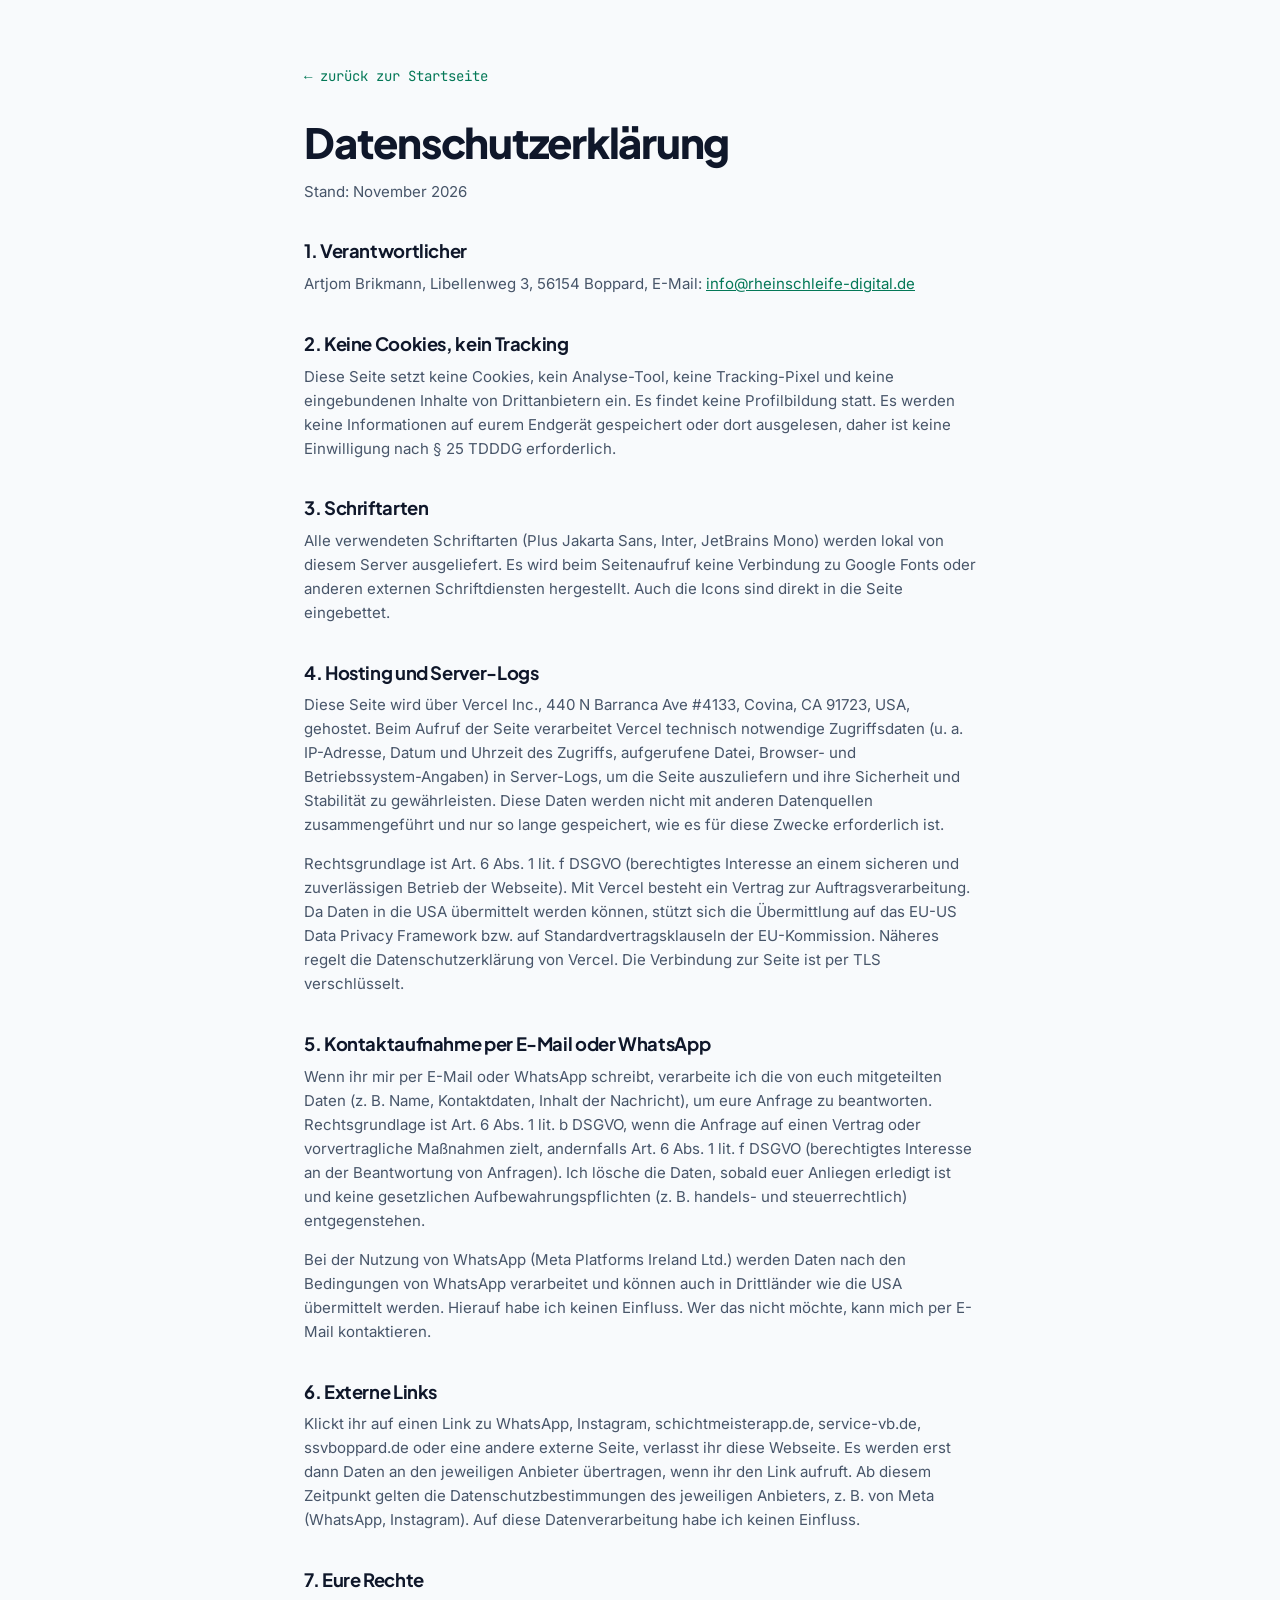
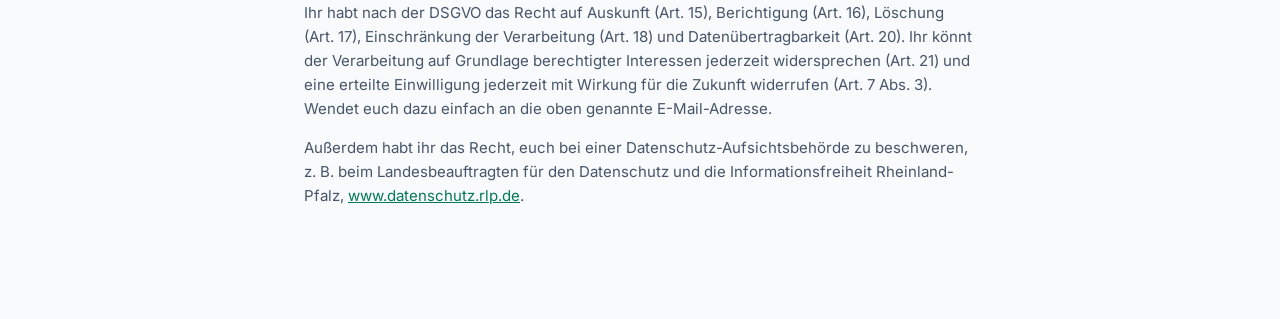
==== commit d2b678ef: "Absolute Werbeaussagen entschärft, Impressum und Datenschutz ergänzt Co-Authored-By: Claude Sonnet 5" ====
--- a/datenschutz.html
+++ b/datenschutz.html
@@ -1,70 +1,111 @@
-<!DOCTYPE html>
-<html lang="de">
-<head>
-<meta charset="UTF-8">
-<meta name="viewport" content="width=device-width, initial-scale=1.0">
-<title>Datenschutzerklärung – Rheinschleife digital</title>
-<meta name="robots" content="noindex, follow">
-<link rel="icon" type="image/png" sizes="32x32" href="assets/favicon-32.png">
-<link rel="icon" type="image/png" sizes="16x16" href="assets/favicon-16.png">
-<link rel="apple-touch-icon" sizes="180x180" href="assets/favicon-180.png">
-<meta name="theme-color" content="#0F172A">
-<link rel="stylesheet" href="styles.css">
-</head>
-<body>
-<main class="legal-page">
-  <a class="back-link" href="index.html">← zurück zur Startseite</a>
-  <h1>Datenschutzerklärung</h1>
-
-  <h2>Verantwortlicher</h2>
-  <p>
-    Artjom Brikmann, Libellenweg 3, 56154 Boppard,
-    <a href="mailto:info@rheinschleife-digital.de">info@rheinschleife-digital.de</a>
-  </p>
-
-  <h2>Keine Cookies, kein Tracking</h2>
-  <p>
-    Diese Seite setzt keine Cookies, kein Analyse-Tool und keine
-    Tracking-Pixel ein. Es findet keine Profilbildung statt.
-  </p>
-
-  <h2>Schriftarten</h2>
-  <p>
-    Alle verwendeten Schriftarten (Plus Jakarta Sans, Inter, JetBrains Mono)
-    werden lokal von diesem Server ausgeliefert. Es wird beim Seitenaufruf
-    keine Verbindung zu Google Fonts oder anderen externen Schriftdiensten
-    hergestellt.
-  </p>
-
-  <h2>Hosting</h2>
-  <p>
-    Diese Seite wird über Vercel Inc. gehostet. Beim Aufruf der Seite
-    verarbeitet Vercel technisch notwendige Zugriffsdaten (u. a.
-    IP-Adresse, Datum und Uhrzeit des Zugriffs, aufgerufene Datei) in
-    Server-Logs, um die Auslieferung der Seite technisch zu ermöglichen
-    und abzusichern. Diese Daten werden nicht mit anderen Datenquellen
-    zusammengeführt. Näheres regelt die Datenschutzerklärung von Vercel.
-  </p>
-
-  <h2>Kontaktaufnahme über WhatsApp, E-Mail oder Instagram</h2>
-  <p>
-    Klickt ihr auf einen WhatsApp-, E-Mail- oder Instagram-Link, verlasst
-    ihr diese Seite und wechselt in die jeweilige App bzw. auf die
-    jeweilige Plattform. Ab diesem Zeitpunkt gelten die
-    Datenschutzbestimmungen von Meta (WhatsApp, Instagram) bzw. eures
-    E-Mail-Anbieters. Auf diesen Vorgang und die dort verarbeiteten Daten
-    habe ich keinen Einfluss.
-  </p>
-
-  <h2>Eure Rechte</h2>
-  <p>
-    Ihr habt jederzeit das Recht auf Auskunft, Berichtigung, Löschung und
-    Einschränkung der Verarbeitung eurer personenbezogenen Daten sowie ein
-    Beschwerderecht bei einer Datenschutz-Aufsichtsbehörde. Da diese Seite
-    selbst keine personenbezogenen Daten von Besucher:innen speichert,
-    betrifft dies vor allem Daten, die ihr mir direkt per E-Mail oder
-    WhatsApp schickt.
-  </p>
-</main>
-</body>
-</html>
+<!DOCTYPE html>
+<html lang="de">
+<head>
+<meta charset="UTF-8">
+<meta name="viewport" content="width=device-width, initial-scale=1.0">
+<title>Datenschutzerklärung – Rheinschleife digital</title>
+<meta name="robots" content="noindex, follow">
+<link rel="icon" type="image/png" sizes="32x32" href="assets/favicon-32.png">
+<link rel="icon" type="image/png" sizes="16x16" href="assets/favicon-16.png">
+<link rel="apple-touch-icon" sizes="180x180" href="assets/favicon-180.png">
+<meta name="theme-color" content="#0F172A">
+<link rel="stylesheet" href="styles.css">
+</head>
+<body>
+<main class="legal-page">
+  <a class="back-link" href="index.html">← zurück zur Startseite</a>
+  <h1>Datenschutzerklärung</h1>
+  <p>Stand: November 2026</p>
+
+  <h2>1. Verantwortlicher</h2>
+  <p>
+    Artjom Brikmann, Libellenweg 3, 56154 Boppard,
+    E-Mail: <a href="mailto:info@rheinschleife-digital.de">info@rheinschleife-digital.de</a>
+  </p>
+
+  <h2>2. Keine Cookies, kein Tracking</h2>
+  <p>
+    Diese Seite setzt keine Cookies, kein Analyse-Tool, keine
+    Tracking-Pixel und keine eingebundenen Inhalte von Drittanbietern ein. Es
+    findet keine Profilbildung statt. Es werden keine Informationen auf
+    eurem Endgerät gespeichert oder dort ausgelesen, daher ist keine
+    Einwilligung nach § 25 TDDDG erforderlich.
+  </p>
+
+  <h2>3. Schriftarten</h2>
+  <p>
+    Alle verwendeten Schriftarten (Plus Jakarta Sans, Inter, JetBrains Mono)
+    werden lokal von diesem Server ausgeliefert. Es wird beim Seitenaufruf
+    keine Verbindung zu Google Fonts oder anderen externen Schriftdiensten
+    hergestellt. Auch die Icons sind direkt in die Seite eingebettet.
+  </p>
+
+  <h2>4. Hosting und Server-Logs</h2>
+  <p>
+    Diese Seite wird über Vercel Inc., 440 N Barranca Ave #4133, Covina,
+    CA 91723, USA, gehostet. Beim Aufruf der Seite verarbeitet Vercel
+    technisch notwendige Zugriffsdaten (u. a. IP-Adresse, Datum und Uhrzeit
+    des Zugriffs, aufgerufene Datei, Browser- und Betriebssystem-Angaben) in
+    Server-Logs, um die Seite auszuliefern und ihre Sicherheit und Stabilität
+    zu gewährleisten. Diese Daten werden nicht mit anderen Datenquellen
+    zusammengeführt und nur so lange gespeichert, wie es für diese Zwecke
+    erforderlich ist.
+  </p>
+  <p>
+    Rechtsgrundlage ist Art. 6 Abs. 1 lit. f DSGVO (berechtigtes Interesse an
+    einem sicheren und zuverlässigen Betrieb der Webseite). Mit Vercel besteht
+    ein Vertrag zur Auftragsverarbeitung. Da Daten in die USA übermittelt
+    werden können, stützt sich die Übermittlung auf das EU-US Data Privacy
+    Framework bzw. auf Standardvertragsklauseln der EU-Kommission. Näheres
+    regelt die Datenschutzerklärung von Vercel. Die Verbindung zur Seite ist
+    per TLS verschlüsselt.
+  </p>
+
+  <h2>5. Kontaktaufnahme per E-Mail oder WhatsApp</h2>
+  <p>
+    Wenn ihr mir per E-Mail oder WhatsApp schreibt, verarbeite ich die von
+    euch mitgeteilten Daten (z. B. Name, Kontaktdaten, Inhalt der Nachricht),
+    um eure Anfrage zu beantworten. Rechtsgrundlage ist Art. 6 Abs. 1 lit. b
+    DSGVO, wenn die Anfrage auf einen Vertrag oder vorvertragliche Maßnahmen
+    zielt, andernfalls Art. 6 Abs. 1 lit. f DSGVO (berechtigtes Interesse an
+    der Beantwortung von Anfragen). Ich lösche die Daten, sobald euer
+    Anliegen erledigt ist und keine gesetzlichen Aufbewahrungspflichten
+    (z. B. handels- und steuerrechtlich) entgegenstehen.
+  </p>
+  <p>
+    Bei der Nutzung von WhatsApp (Meta Platforms Ireland Ltd.) werden Daten
+    nach den Bedingungen von WhatsApp verarbeitet und können auch in
+    Drittländer wie die USA übermittelt werden. Hierauf habe ich keinen
+    Einfluss. Wer das nicht möchte, kann mich per E-Mail kontaktieren.
+  </p>
+
+  <h2>6. Externe Links</h2>
+  <p>
+    Klickt ihr auf einen Link zu WhatsApp, Instagram, schichtmeisterapp.de,
+    service-vb.de, ssvboppard.de oder eine andere externe Seite, verlasst ihr
+    diese Webseite. Es werden erst dann Daten an den jeweiligen Anbieter
+    übertragen, wenn ihr den Link aufruft. Ab diesem Zeitpunkt gelten die
+    Datenschutzbestimmungen des jeweiligen Anbieters, z. B. von Meta
+    (WhatsApp, Instagram). Auf diese Datenverarbeitung habe ich keinen
+    Einfluss.
+  </p>
+
+  <h2>7. Eure Rechte</h2>
+  <p>
+    Ihr habt nach der DSGVO das Recht auf Auskunft (Art. 15), Berichtigung
+    (Art. 16), Löschung (Art. 17), Einschränkung der Verarbeitung (Art. 18)
+    und Datenübertragbarkeit (Art. 20). Ihr könnt der Verarbeitung auf
+    Grundlage berechtigter Interessen jederzeit widersprechen (Art. 21) und
+    eine erteilte Einwilligung jederzeit mit Wirkung für die Zukunft
+    widerrufen (Art. 7 Abs. 3). Wendet euch dazu einfach an die oben
+    genannte E-Mail-Adresse.
+  </p>
+  <p>
+    Außerdem habt ihr das Recht, euch bei einer Datenschutz-Aufsichtsbehörde
+    zu beschweren, z. B. beim Landesbeauftragten für den Datenschutz und die
+    Informationsfreiheit Rheinland-Pfalz,
+    <a href="https://www.datenschutz.rlp.de" rel="noopener">www.datenschutz.rlp.de</a>.
+  </p>
+</main>
+</body>
+</html>
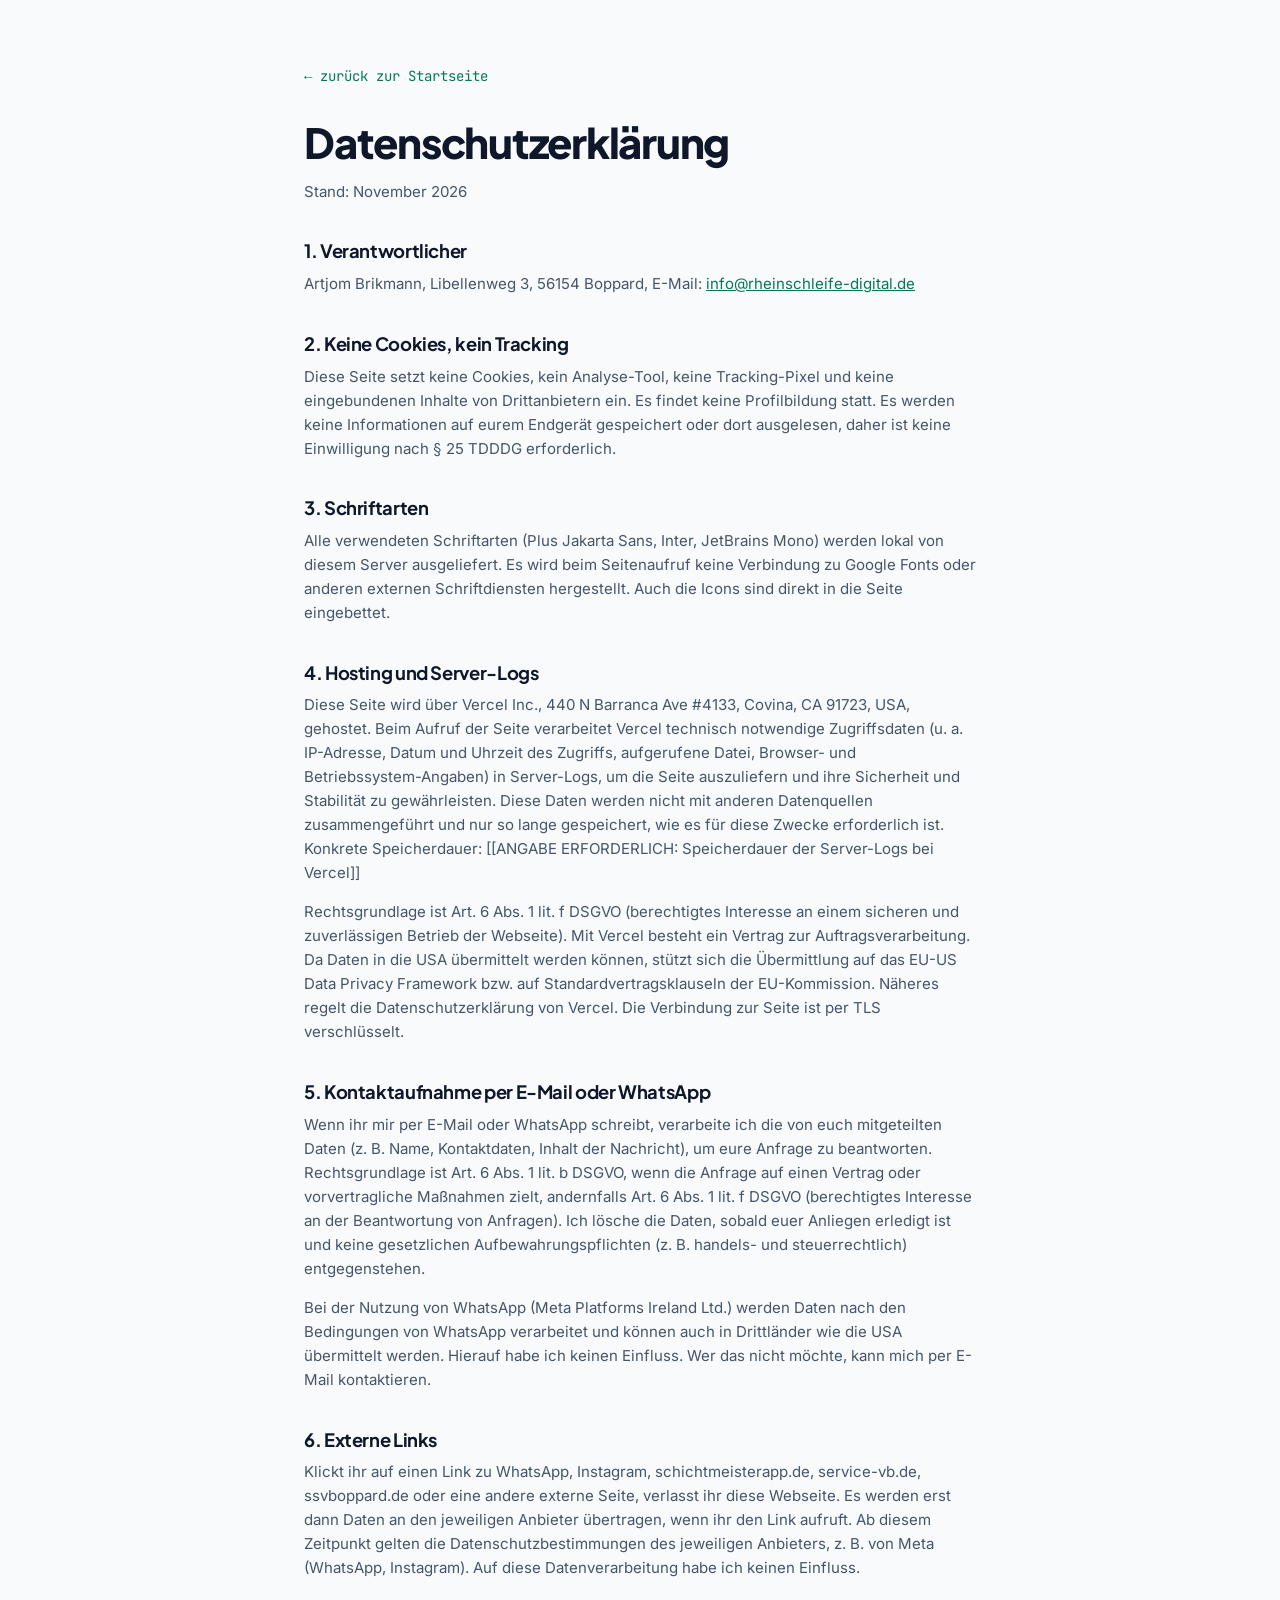
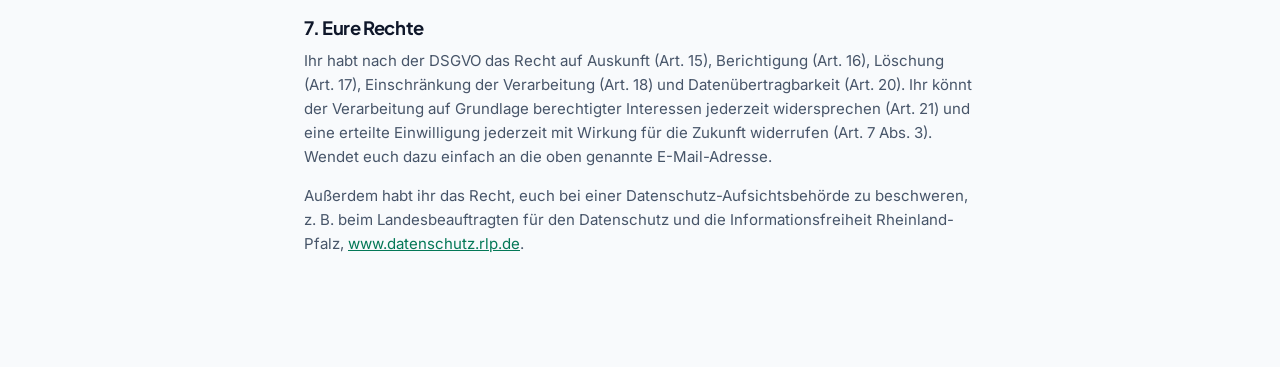
==== commit 59647bd1: "feat(legal): Impressum gilt auch fuer SchichtmeisterApp, Marker Log-Speicherdauer Co-Authored-By: Cl" ====
--- a/datenschutz.html
+++ b/datenschutz.html
@@ -49,7 +49,7 @@
     Server-Logs, um die Seite auszuliefern und ihre Sicherheit und Stabilität
     zu gewährleisten. Diese Daten werden nicht mit anderen Datenquellen
     zusammengeführt und nur so lange gespeichert, wie es für diese Zwecke
-    erforderlich ist.
+    erforderlich ist. Konkrete Speicherdauer: <span class="todo">[[ANGABE ERFORDERLICH: Speicherdauer der Server-Logs bei Vercel]]</span>
   </p>
   <p>
     Rechtsgrundlage ist Art. 6 Abs. 1 lit. f DSGVO (berechtigtes Interesse an
--- a/styles.css
+++ b/styles.css
@@ -695,3 +695,6 @@
 .chip .icon-sm { color: var(--green-text); }
 .footer-brand { display: flex; flex-direction: column; gap: 12px; }
 .footer-logo { display: block; height: 33px; width: auto; }
+.module-top { flex-wrap: wrap; }
+.module-index { white-space: nowrap; }
+.module-badge { white-space: nowrap; }
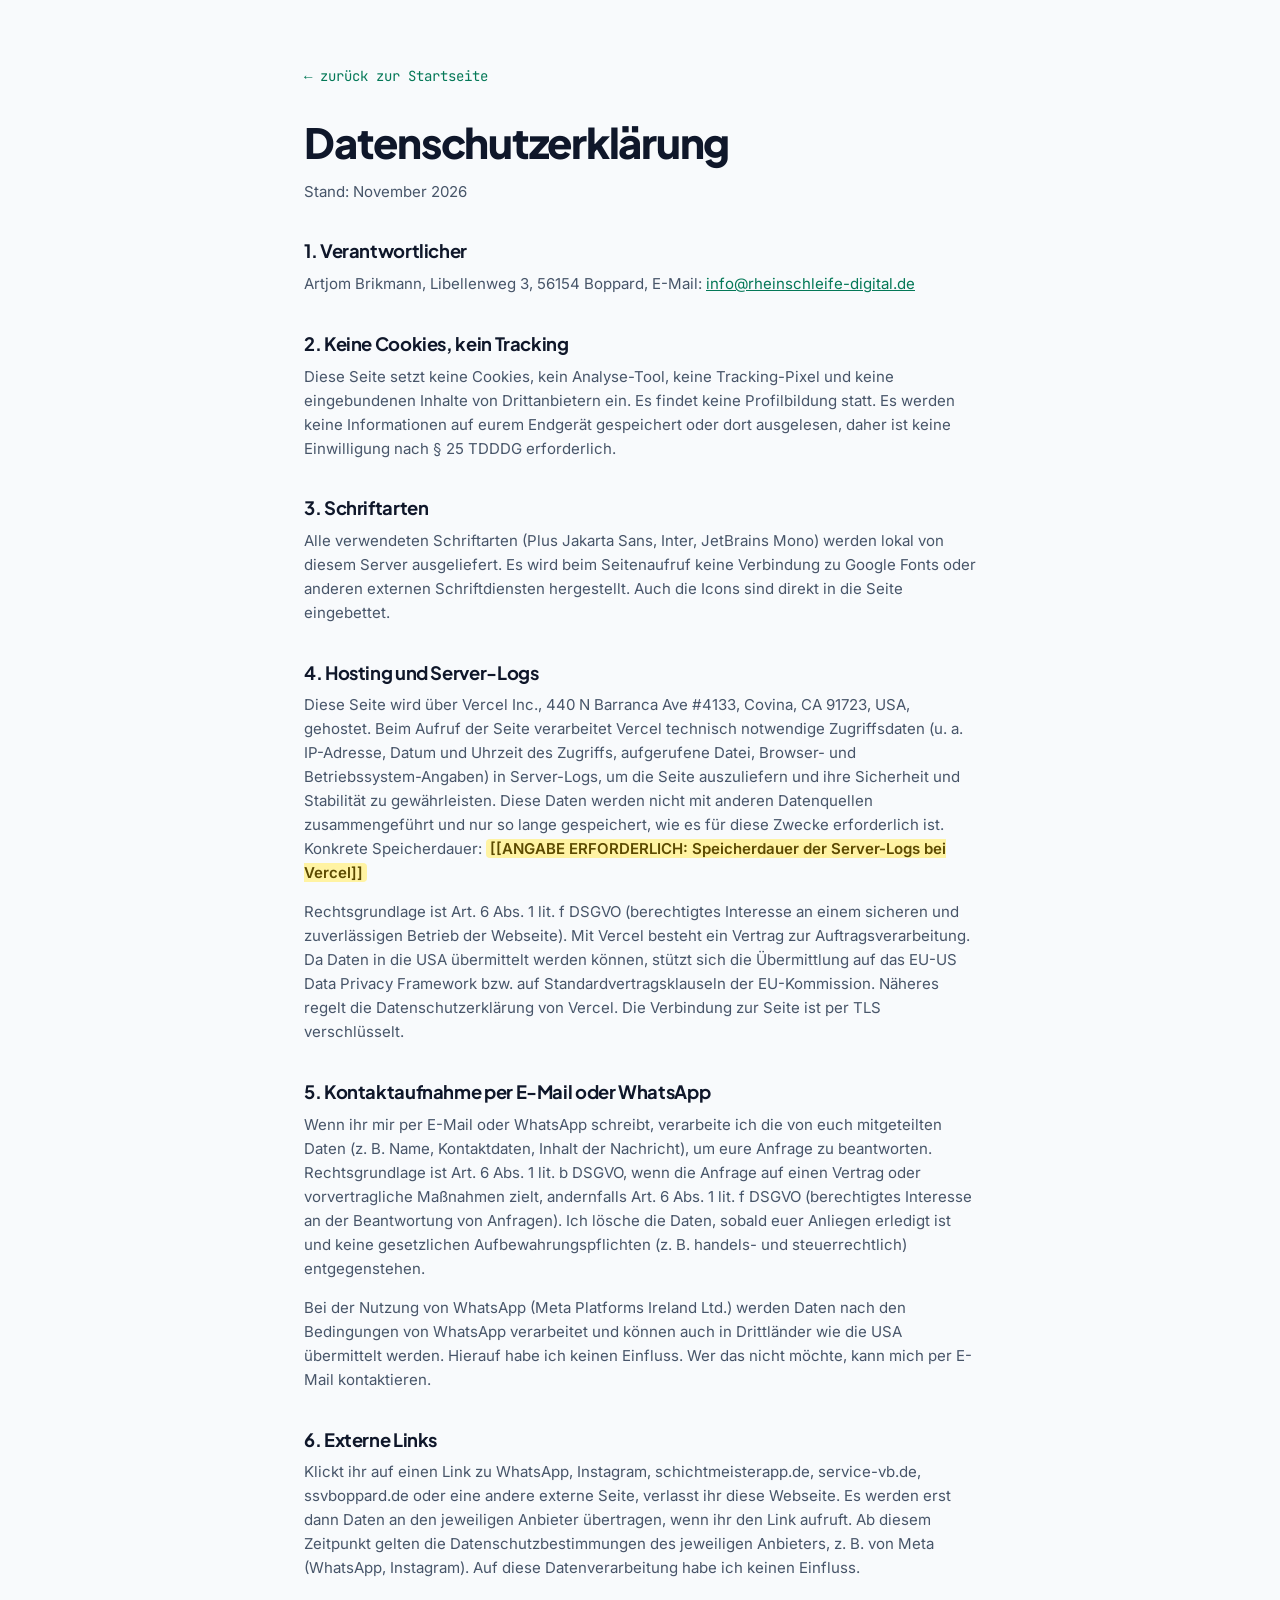
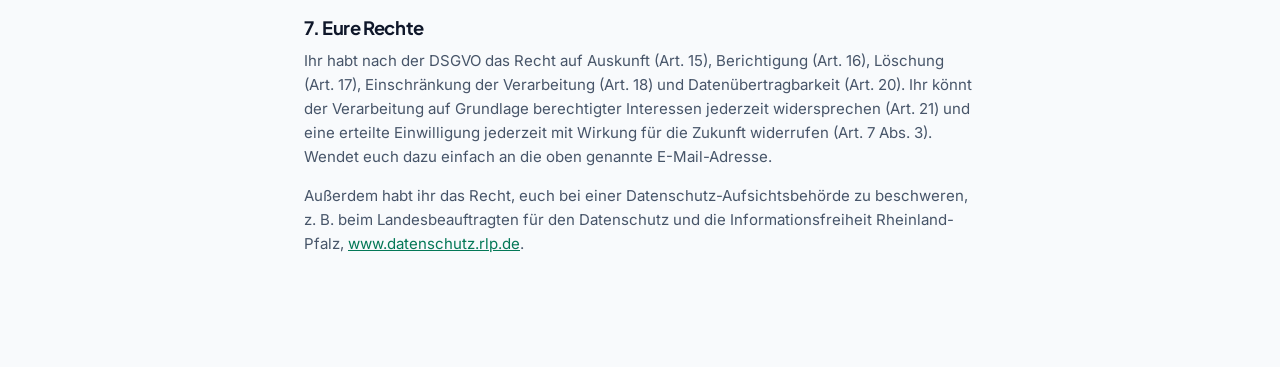
==== commit 253d63eb: "feat(brand): favicon.ico, favicon-48, icon-192, dunkle Logo-Variante Co-Authored-By: Claude Sonnet 5" ====
--- a/datenschutz.html
+++ b/datenschutz.html
@@ -5,6 +5,7 @@
 <meta name="viewport" content="width=device-width, initial-scale=1.0">
 <title>Datenschutzerklärung – Rheinschleife digital</title>
 <meta name="robots" content="noindex, follow">
+<link rel="icon" href="assets/favicon.ico" sizes="48x48">
 <link rel="icon" type="image/png" sizes="32x32" href="assets/favicon-32.png">
 <link rel="icon" type="image/png" sizes="16x16" href="assets/favicon-16.png">
 <link rel="apple-touch-icon" sizes="180x180" href="assets/favicon-180.png">
--- a/styles.css
+++ b/styles.css
@@ -698,3 +698,10 @@
 .module-top { flex-wrap: wrap; }
 .module-index { white-space: nowrap; }
 .module-badge { white-space: nowrap; }
+
+/* Kennzeichnungen */
+.sandbox-tag { margin-left: auto; font-family: var(--font-mono); font-size: 12px; font-weight: 600; color: var(--ink-2); border: 1px solid var(--ink-2); border-radius: 999px; padding: 2px 10px; }
+.product-of { font-size: 14px; margin: 0 0 12px; }
+.product-of a { font-weight: 600; }
+.todo { background: #fff3a3; color: #5c4a00; padding: 0 4px; border-radius: 4px; font-weight: 700; }
+.footer-nav { flex-wrap: wrap; }
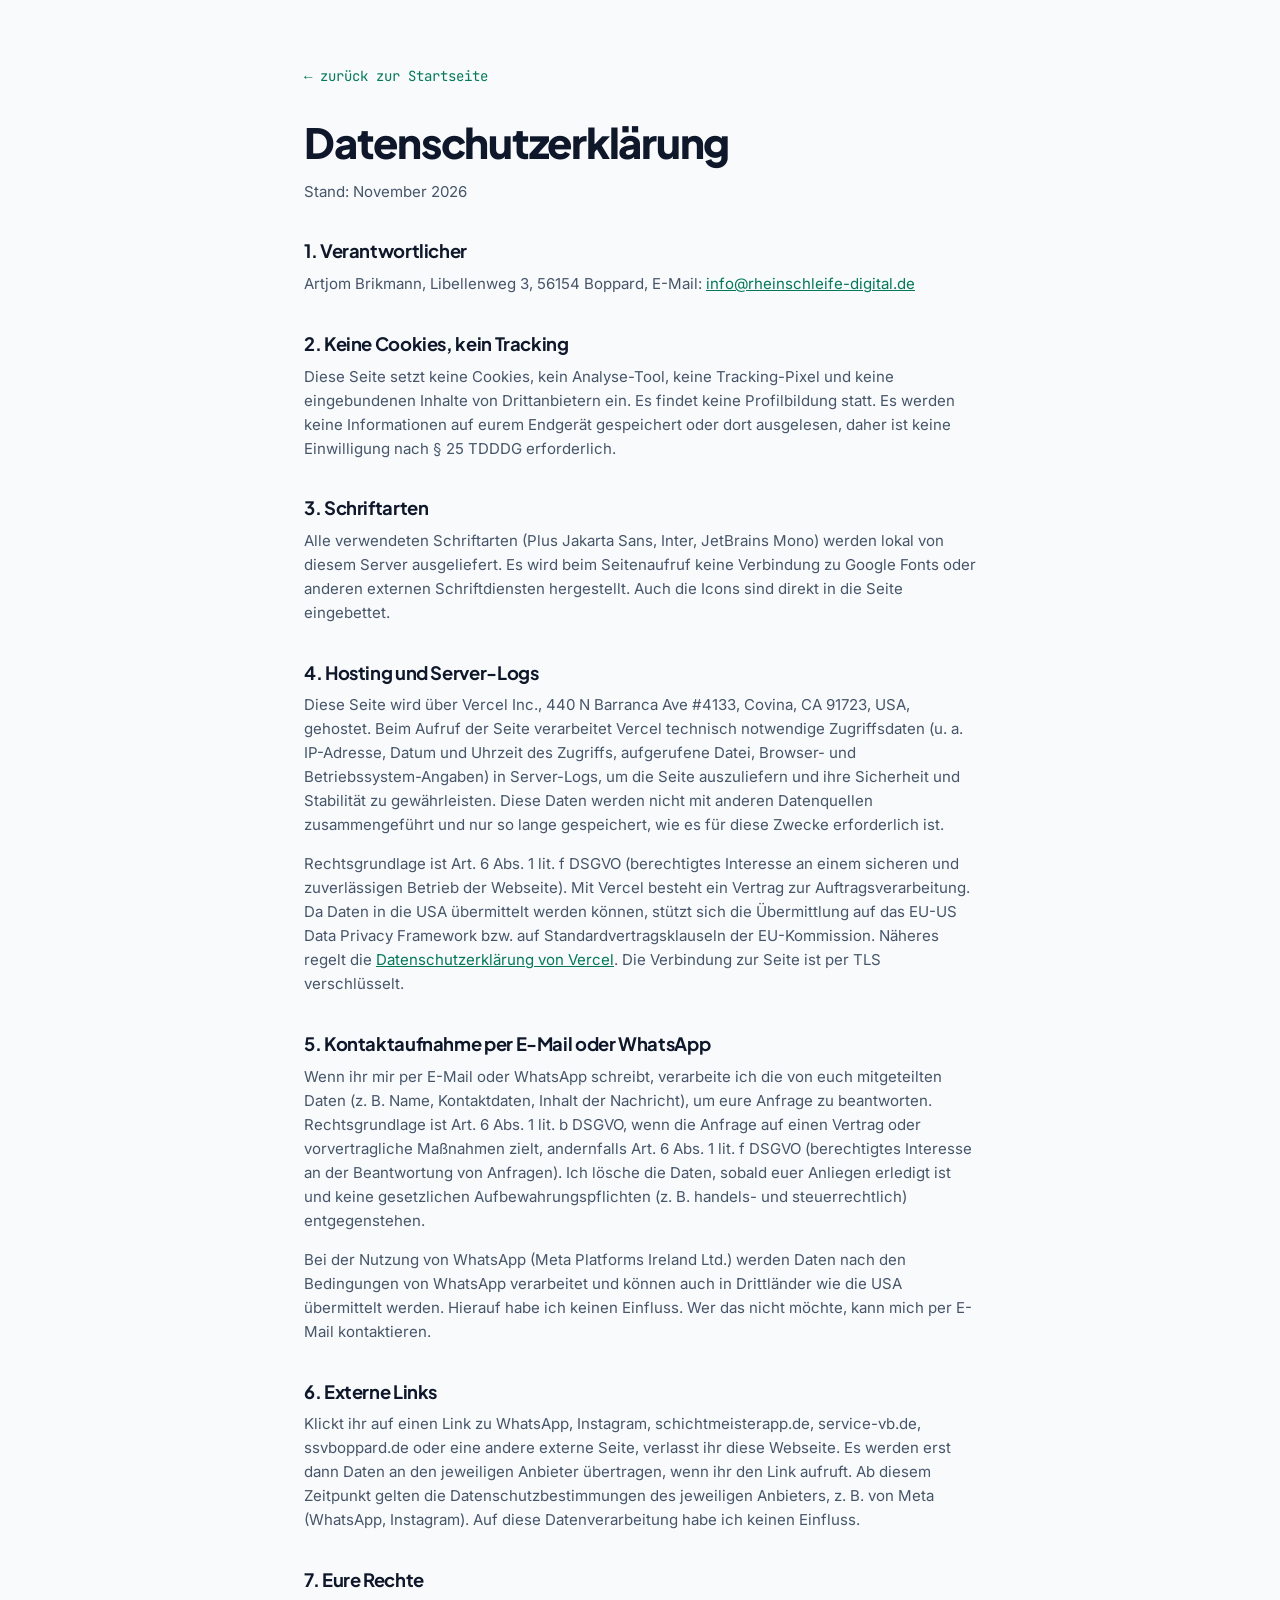
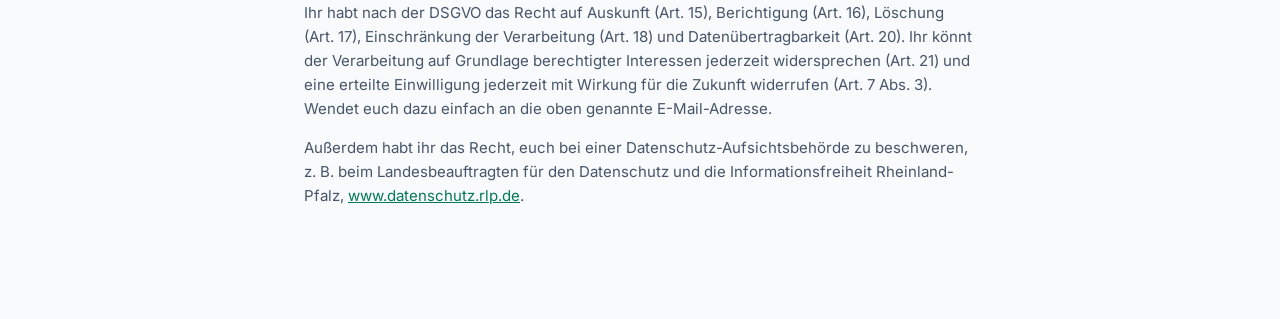
==== commit 0c1804cd: "feat(legal): Link auf Vercel-Datenschutzerklaerung, Log-Marker entfernt (Vercel nennt keine feste Fr" ====
--- a/datenschutz.html
+++ b/datenschutz.html
@@ -50,7 +50,7 @@
     Server-Logs, um die Seite auszuliefern und ihre Sicherheit und Stabilität
     zu gewährleisten. Diese Daten werden nicht mit anderen Datenquellen
     zusammengeführt und nur so lange gespeichert, wie es für diese Zwecke
-    erforderlich ist. Konkrete Speicherdauer: <span class="todo">[[ANGABE ERFORDERLICH: Speicherdauer der Server-Logs bei Vercel]]</span>
+    erforderlich ist.
   </p>
   <p>
     Rechtsgrundlage ist Art. 6 Abs. 1 lit. f DSGVO (berechtigtes Interesse an
@@ -58,7 +58,7 @@
     ein Vertrag zur Auftragsverarbeitung. Da Daten in die USA übermittelt
     werden können, stützt sich die Übermittlung auf das EU-US Data Privacy
     Framework bzw. auf Standardvertragsklauseln der EU-Kommission. Näheres
-    regelt die Datenschutzerklärung von Vercel. Die Verbindung zur Seite ist
+    regelt die <a href="https://vercel.com/legal/privacy-notice" target="_blank" rel="noopener">Datenschutzerklärung von Vercel</a>. Die Verbindung zur Seite ist
     per TLS verschlüsselt.
   </p>
 
